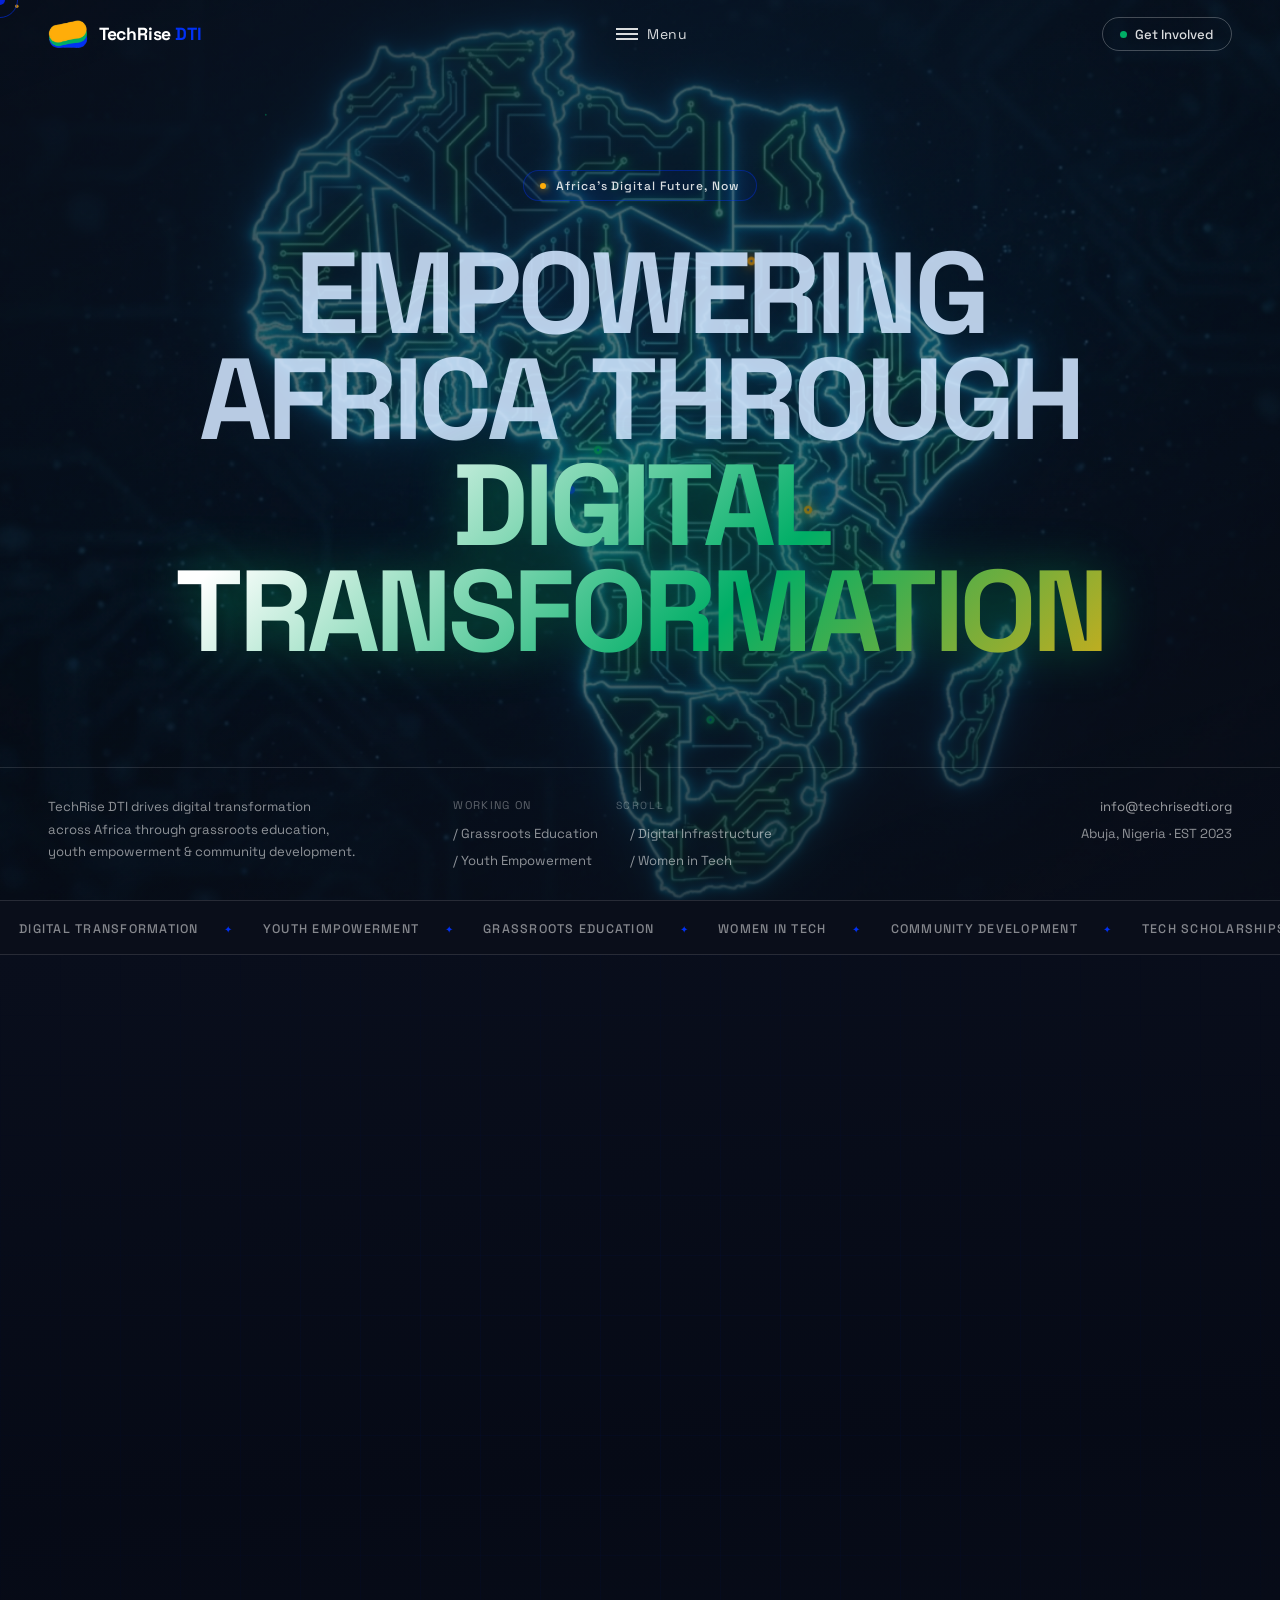
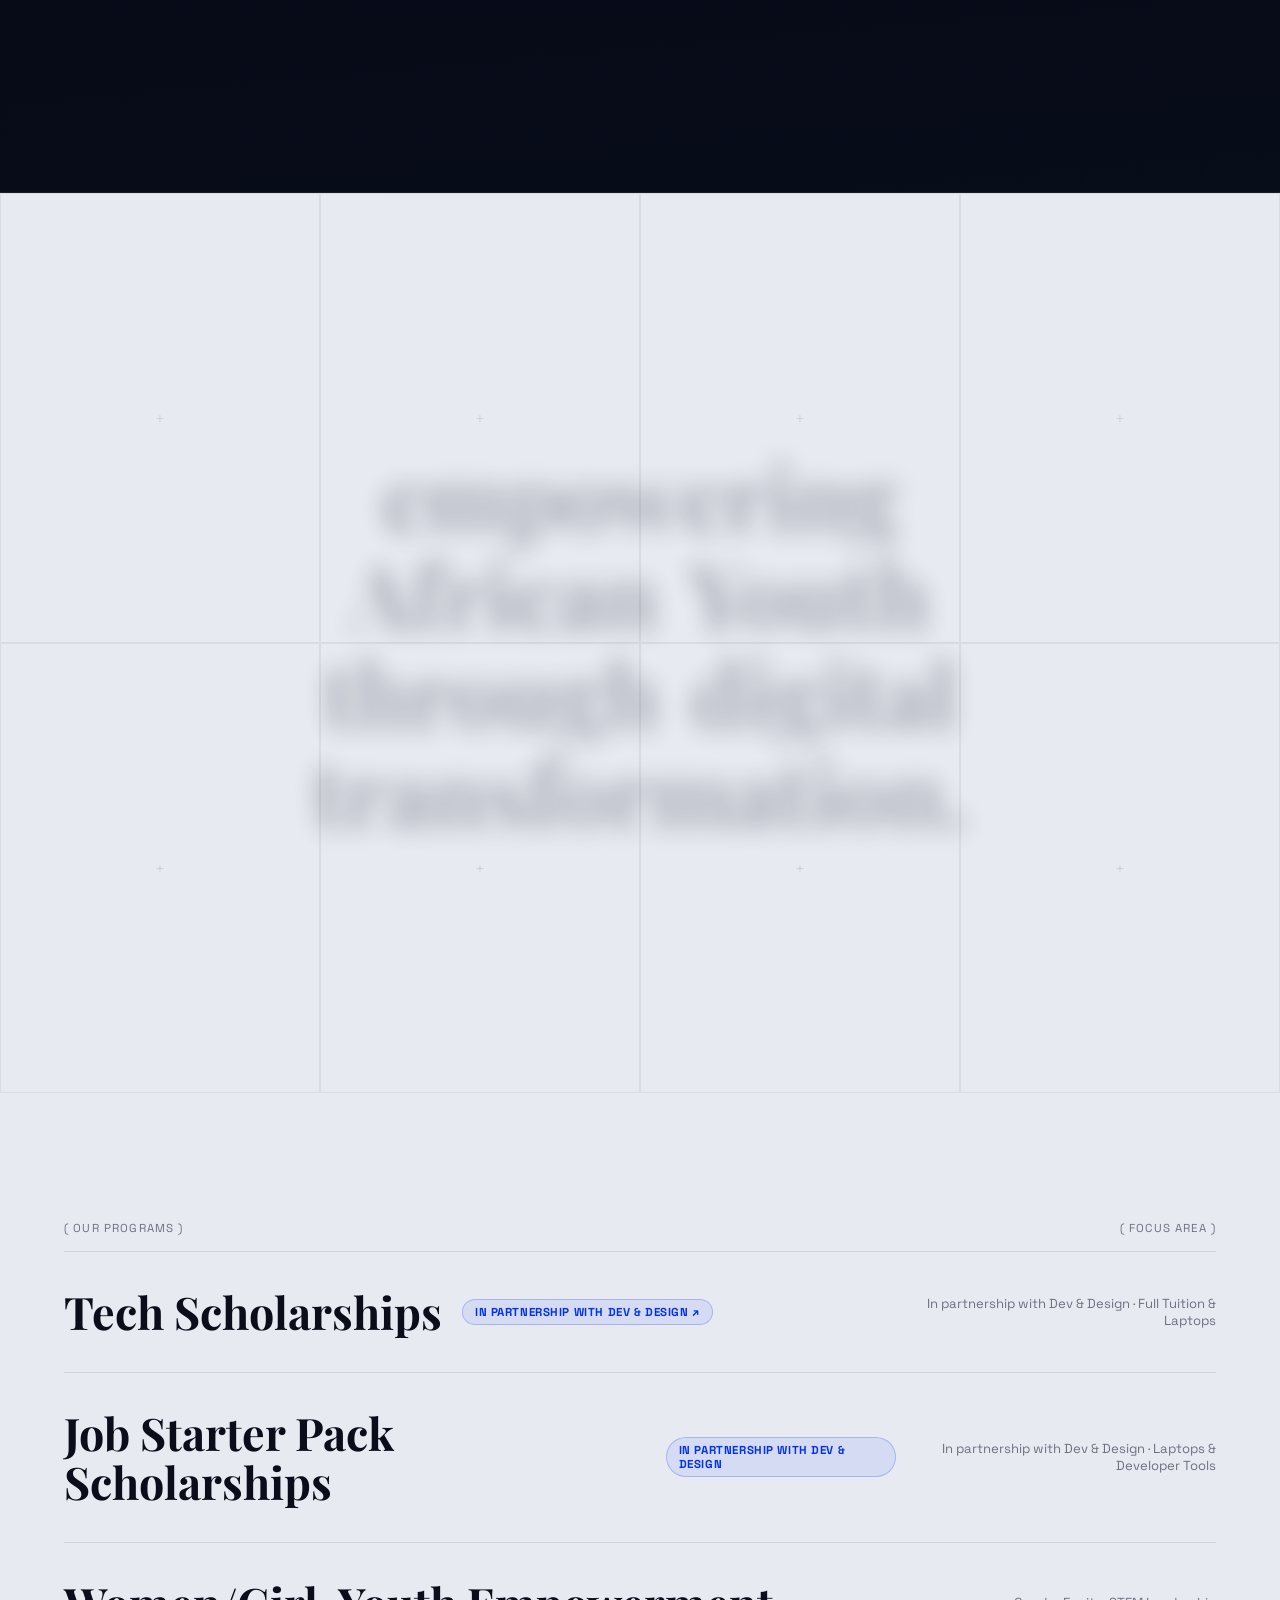
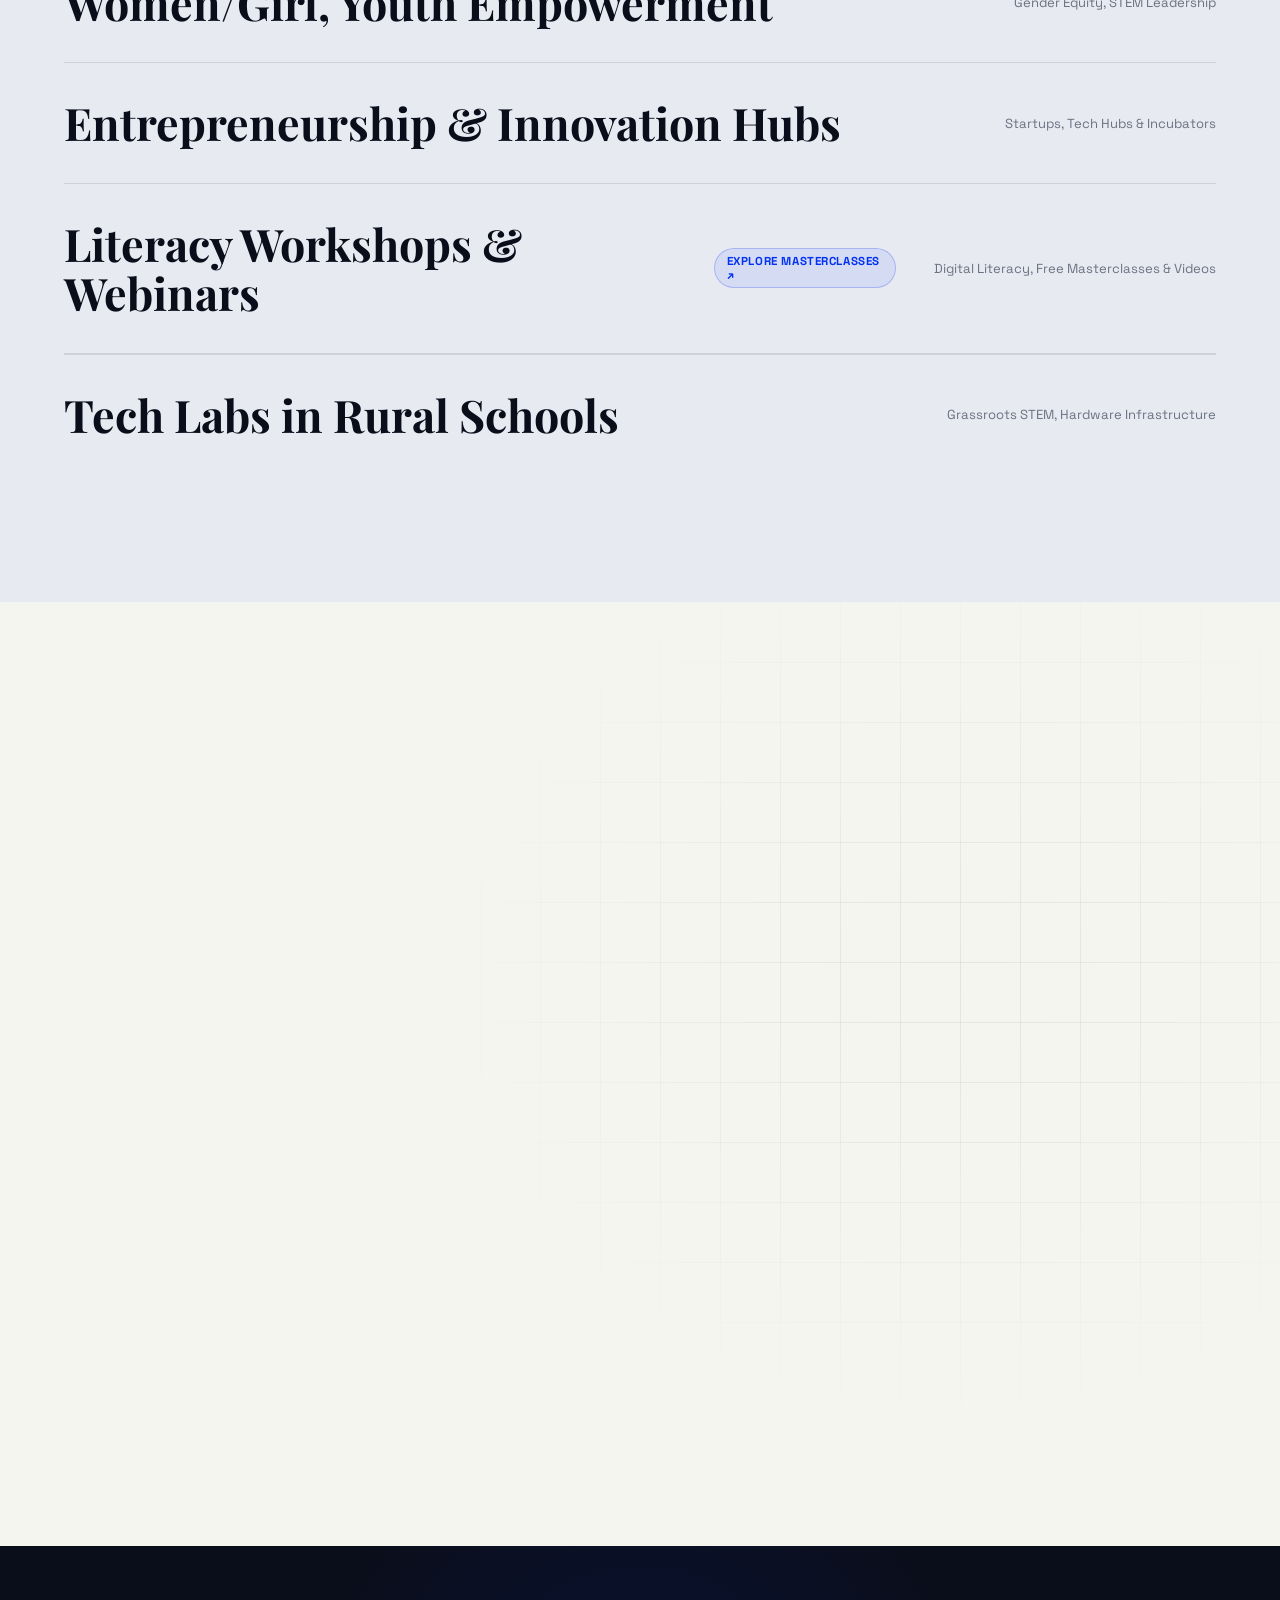
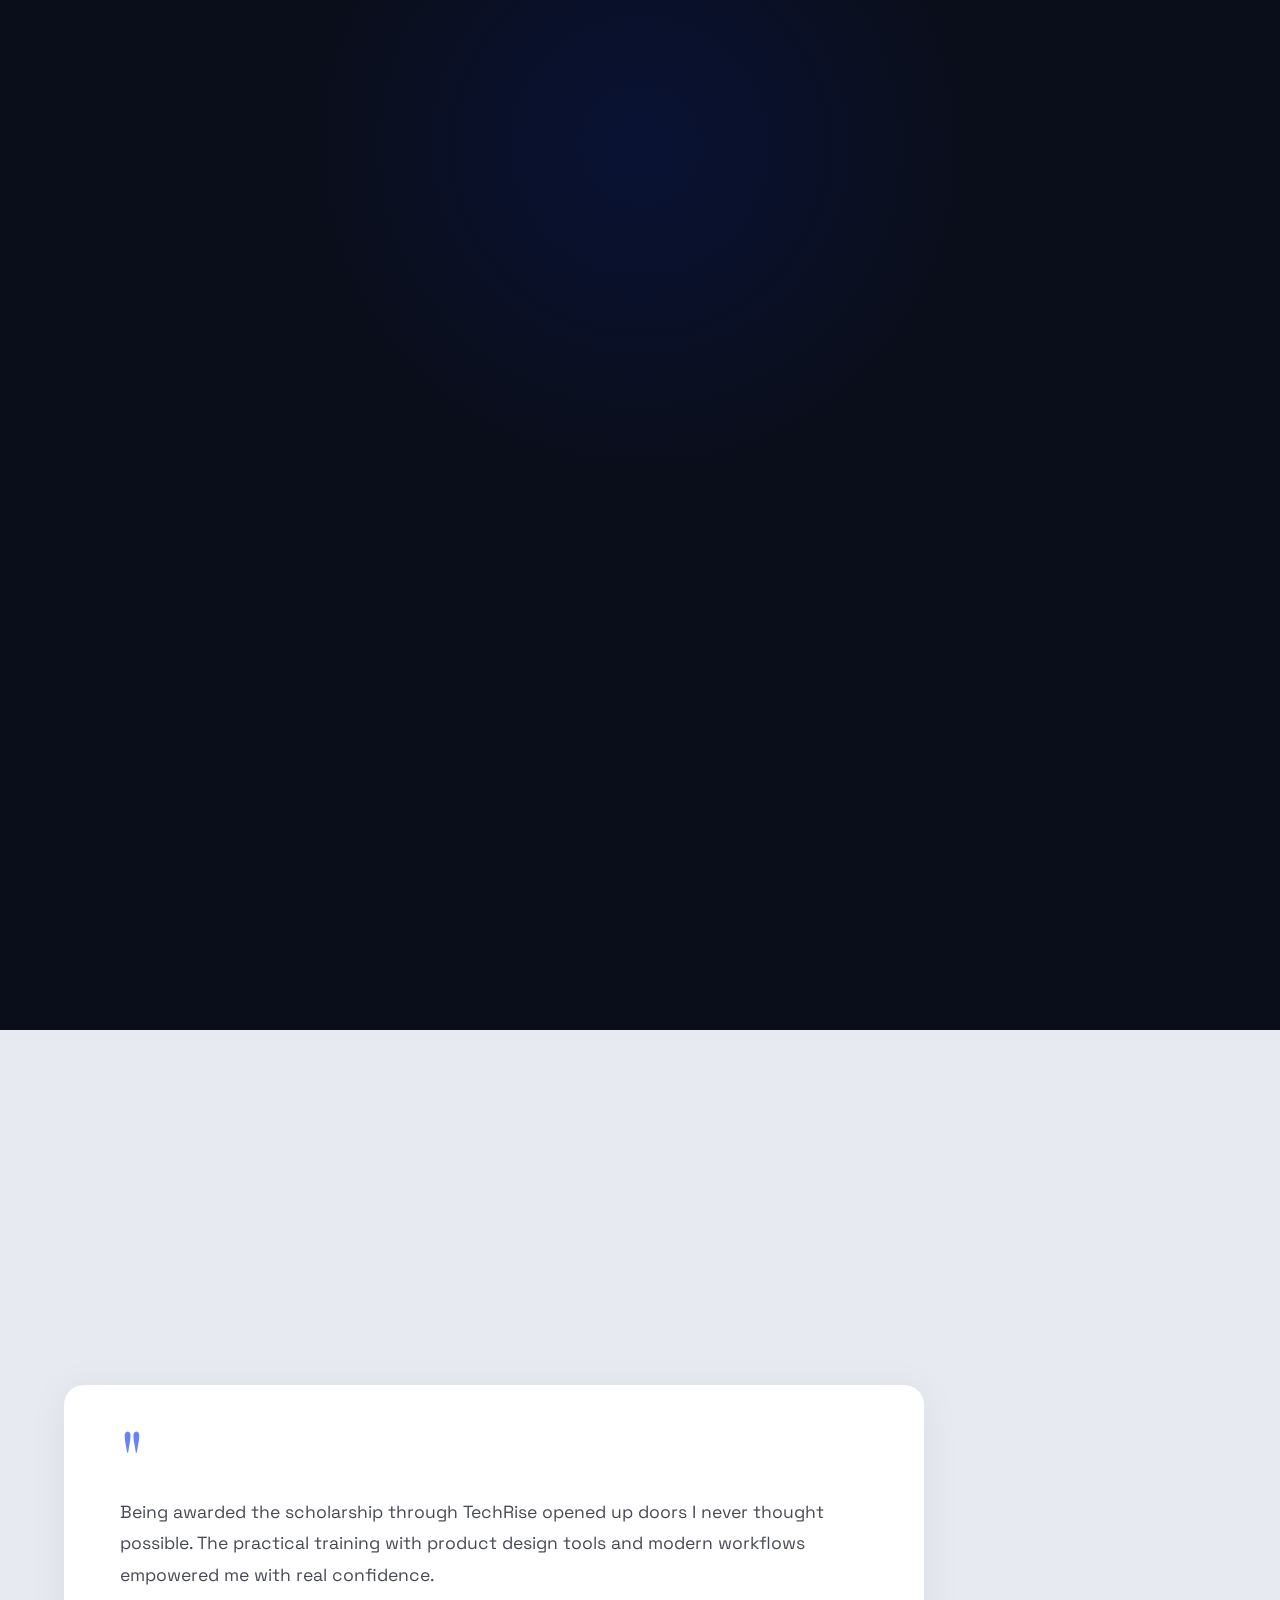
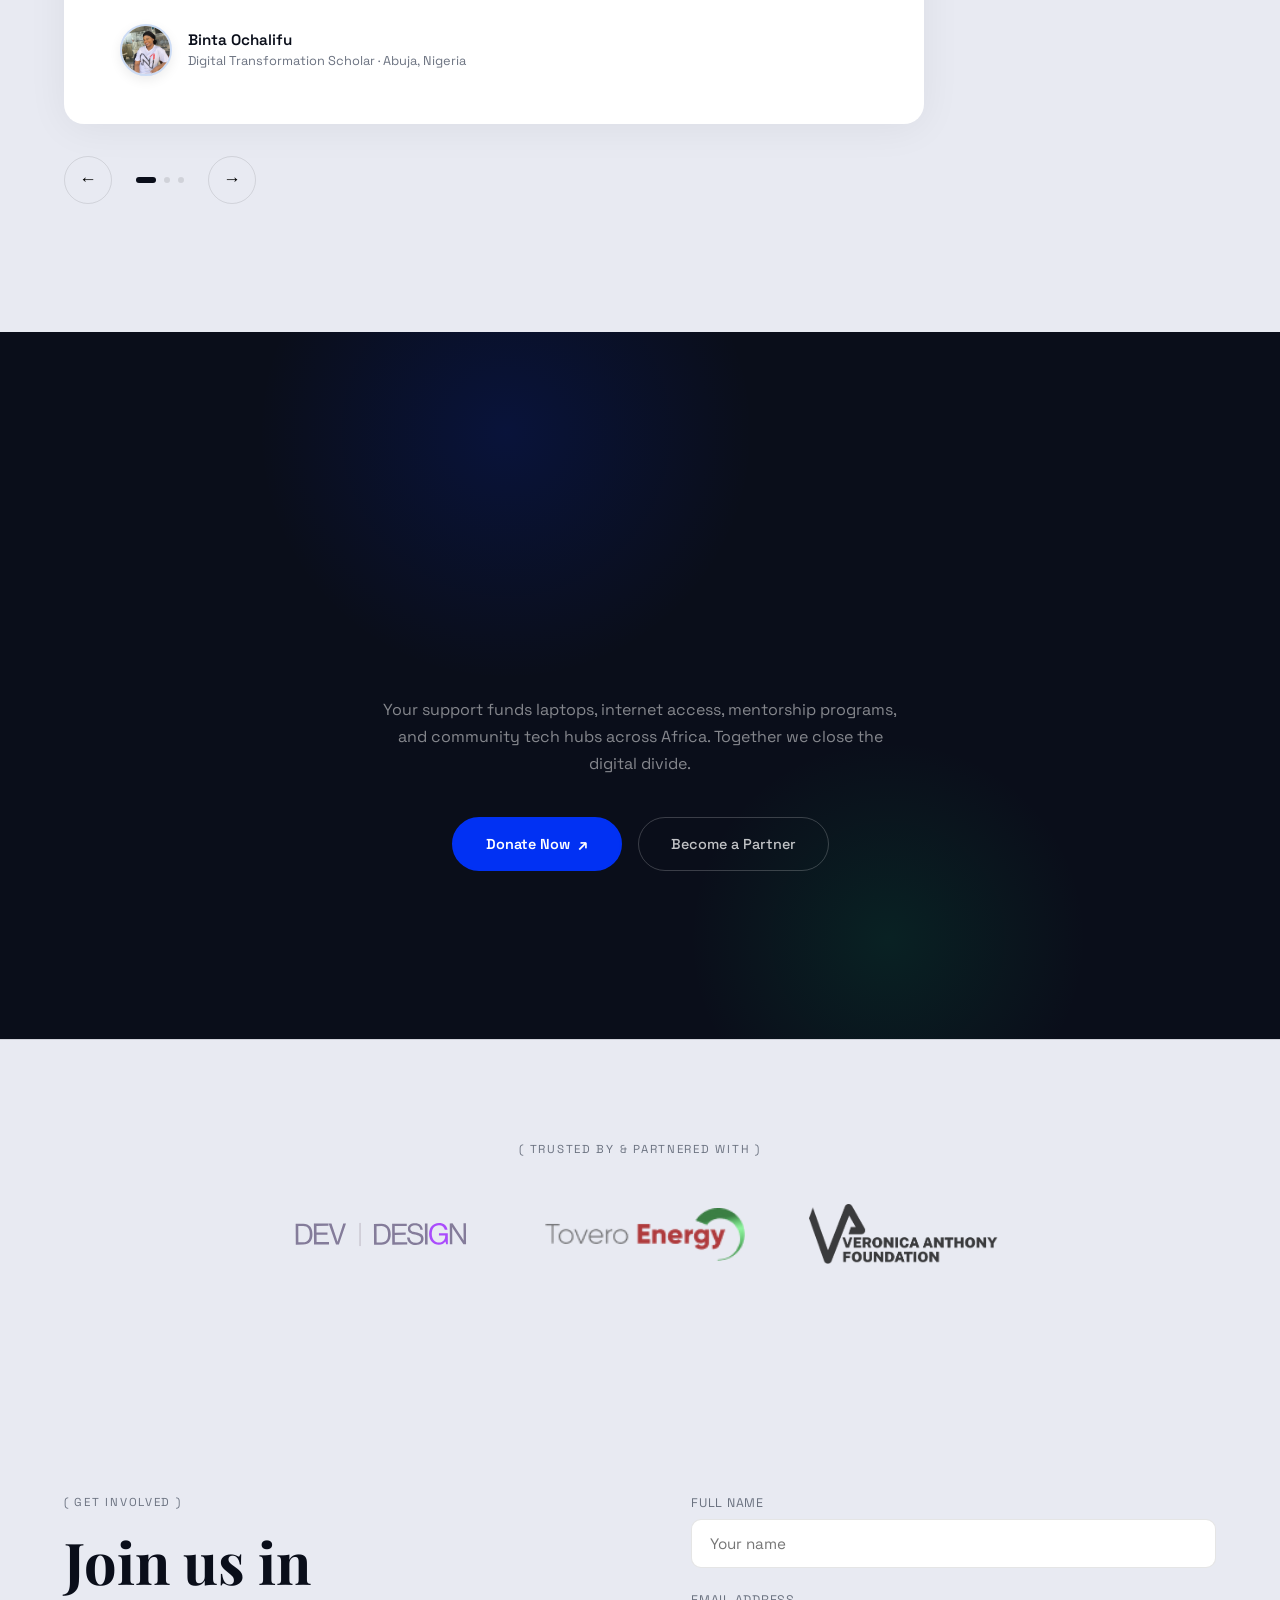
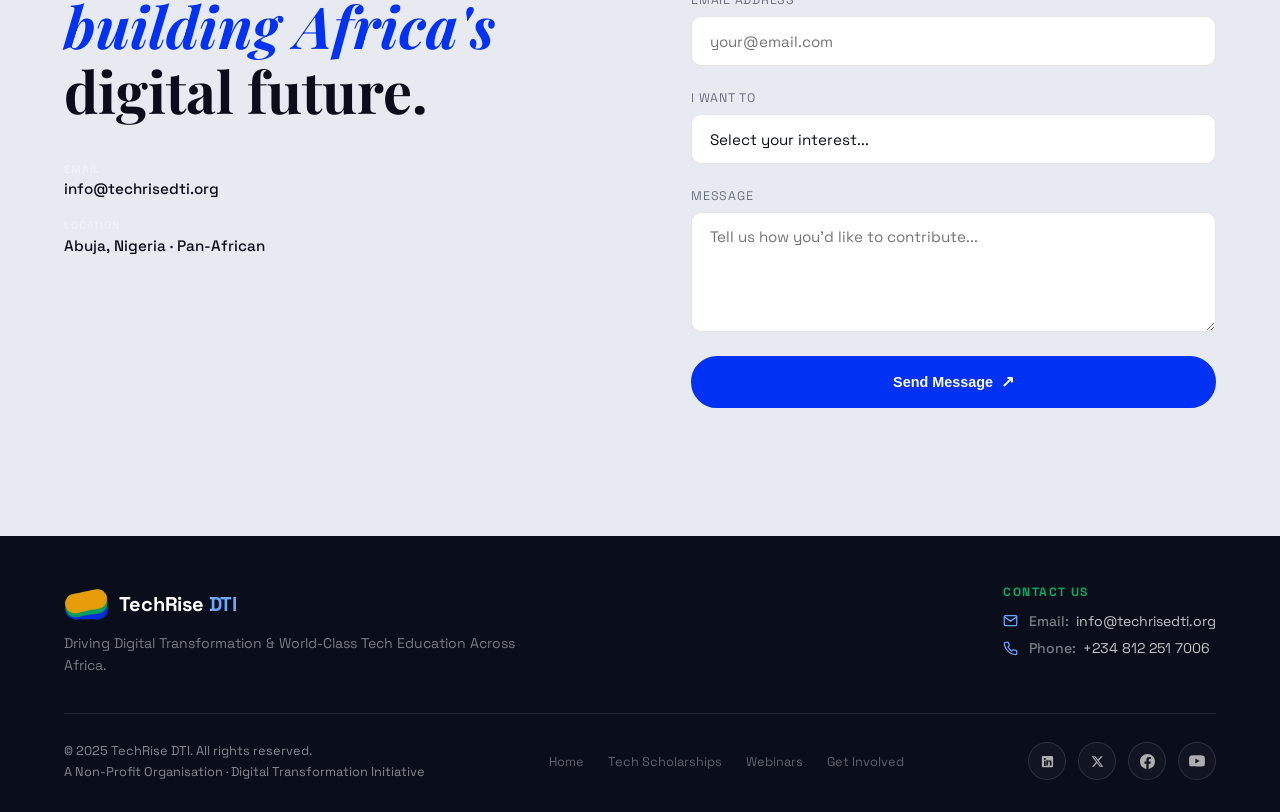
==== index.html @ 081a6b9e "dti" ====
<!DOCTYPE html>
<html lang="en">
<head>
  <meta charset="UTF-8" />
  <meta name="viewport" content="width=device-width, initial-scale=1.0" />
  <title>TechRise DTI — Digital Transformation for Africa</title>
  <meta name="description" content="TechRise for Digital Transformation Initiative is a tech non-profit driving digital transformation in Africa through grassroots education, youth empowerment, and tech-enabled community development." />
  <meta name="keywords" content="TechRise DTI, Africa tech, digital transformation, NGO, youth empowerment, coding education, Africa" />
  <meta property="og:title" content="TechRise DTI — Digital Transformation for Africa" />
  <meta property="og:description" content="Driving digital transformation in Africa through grassroots education and youth empowerment." />
  <meta property="og:type" content="website" />
  <link rel="preconnect" href="https://fonts.googleapis.com" />
  <link rel="preconnect" href="https://fonts.gstatic.com" crossorigin />
  <link href="https://fonts.googleapis.com/css2?family=Inter:wght@300;400;500;600;700&family=Playfair+Display:ital,wght@0,700;0,800;0,900;1,700&family=Space+Grotesk:wght@300;400;500;600;700&display=swap" rel="stylesheet" />
  <link rel="stylesheet" href="style.css" />
</head>
<body>

  <div class="cursor" id="cursor"></div>
  <div class="cursor-follower" id="cursor-follower"></div>

  <div class="page-loader" id="page-loader">
    <div class="loader-content">
      <div class="loader-logo">TechRise<span>DTI</span></div>
      <div class="loader-bar"><div class="loader-bar-fill"></div></div>
      <div class="loader-text">Loading Africa's Digital Future...</div>
    </div>
  </div>

  <nav class="navbar" id="navbar">
    <div class="nav-container">
      <a href="#" class="nav-logo" id="nav-logo-link">
        <img src="img/Techrise icon logo.png" alt="TechRise DTI" class="nav-logo-img" />
        <span class="nav-logo-text">TechRise <span class="logo-accent">DTI</span></span>
      </a>
      <div class="nav-center">
        <button class="nav-menu-btn" id="menu-toggle" aria-label="Toggle Menu">
          <span class="menu-line"></span>
          <span class="menu-label">Menu</span>
        </button>
      </div>
      <a href="#contact" class="nav-cta" id="nav-cta">
        <span class="cta-dot"></span>
        <span class="cta-text">Get Involved</span>
      </a>
    </div>
  </nav>

  <div class="menu-overlay" id="menu-overlay">
    <div class="menu-overlay-inner">
      <nav class="menu-nav">
        <a href="#about" class="menu-link" data-index="01">About Us</a>
        <a href="#mission" class="menu-link" data-index="02">Mission &amp; Vision</a>
        
        <div class="menu-dropdown-group" id="menu-programs-group">
          <button class="menu-link menu-dropdown-toggle" id="menu-programs-toggle" data-index="03" aria-expanded="false">
            <span>Programs</span>
            <span class="menu-toggle-icon">+</span>
          </button>
          <div class="menu-dropdown-list" id="menu-programs-list">
            <a href="scholarships.html" class="menu-sublink">
              <span class="sublink-arrow">&#8594;</span>
              <span>Tech Scholarships</span>
            </a>
            <a href="webinars.html" class="menu-sublink">
              <span class="sublink-arrow">&#8594;</span>
              <span>Literacy Workshops &amp; Webinars</span>
            </a>
          </div>
        </div>

        <a href="#stories" class="menu-link" data-index="04">Stories</a>
        <a href="#partners" class="menu-link" data-index="05">Partners</a>
        <a href="#contact" class="menu-link" data-index="06">Get Involved</a>
      </nav>
      <div class="menu-footer">
        <div class="menu-social">
          <a href="#" class="social-link">LinkedIn</a>
          <a href="#" class="social-link">X</a>
          <a href="#" class="social-link">Facebook</a>
        </div>
        <div class="menu-contact-info">
          <span>info@techrisedti.org</span>
          <span>Abuja, Nigeria · EST 2023</span>
        </div>
      </div>
    </div>
  </div>

  <section class="hero" id="hero">
    <div class="hero-bg">
      <div class="hero-map-wrapper" id="hero-map-wrapper">
        <img src="img/africa_map.jpg" alt="Digital map of Africa" class="hero-bg-img" />
        <div class="hero-map-nodes">
          <div class="map-node" style="top: 50%; left: 47%;" data-city="Abuja"></div>
          <div class="map-node" style="top: 54%; left: 45%;" data-city="Lagos"></div>
          <div class="map-node" style="top: 56%; left: 62%;" data-city="Nairobi"></div>
          <div class="map-node" style="top: 52%; left: 43%;" data-city="Accra"></div>
          <div class="map-node" style="top: 77%; left: 55%;" data-city="Cape Town"></div>
          <div class="map-node" style="top: 31%; left: 58%;" data-city="Cairo"></div>
        </div>
      </div>
      <div class="hero-bg-overlay"></div>
      <canvas class="hero-particles" id="hero-particles"></canvas>
    </div>
    <div class="hero-content">
      <div class="hero-tag reveal-up">
        <span class="tag-dot"></span>
        <span>Africa's Digital Future, Now</span>
      </div>
      <h1 class="hero-headline">
        <span class="headline-line reveal-up" data-delay="0.1">EMPOWERING</span>
        <span class="headline-line headline-mid reveal-up" data-delay="0.2">
          <span class="headline-word">AFRICA</span>
          <span class="headline-word">THROUGH</span>
        </span>
        <span class="headline-line headline-accent reveal-up" data-delay="0.3">DIGITAL TRANSFORMATION</span>
      </h1>
    </div>
    <div class="hero-footer">
      <div class="hero-footer-left">
        <p class="hero-desc">TechRise DTI drives digital transformation<br>across Africa through grassroots education,<br>youth empowerment &amp; community development.</p>
      </div>
      <div class="hero-footer-center">
        <div class="hero-services-label">WORKING ON</div>
        <div class="hero-services">
          <div class="hero-services-col">
            <span>/ Grassroots Education</span>
            <span>/ Youth Empowerment</span>
          </div>
          <div class="hero-services-col">
            <span>/ Digital Infrastructure</span>
            <span>/ Women in Tech</span>
          </div>
        </div>
      </div>
      <div class="hero-footer-right">
        <a href="mailto:info@techrisedti.org">info@techrisedti.org</a>
        <span>Abuja, Nigeria · EST 2023</span>
      </div>
    </div>
    <div class="hero-scroll-hint">
      <div class="scroll-line"></div>
      <span>Scroll</span>
    </div>
  </section>

  <div class="marquee-strip">
    <div class="marquee-track">
      <div class="marquee-content">
        <span>Digital Transformation</span><span class="sep">&#10022;</span>
        <span>Youth Empowerment</span><span class="sep">&#10022;</span>
        <span>Grassroots Education</span><span class="sep">&#10022;</span>
        <span>Women in Tech</span><span class="sep">&#10022;</span>
        <span>Community Development</span><span class="sep">&#10022;</span>
        <span>Tech Scholarships</span><span class="sep">&#10022;</span>
        <span>Digital Transformation</span><span class="sep">&#10022;</span>
        <span>Youth Empowerment</span><span class="sep">&#10022;</span>
        <span>Job Starter Pack Scholarships</span><span class="sep">&#10022;</span>
        <span>Women in Tech</span><span class="sep">&#10022;</span>
        <span>Community Development</span><span class="sep">&#10022;</span>
        <span>Artificial Intelligence</span><span class="sep">&#10022;</span>
      </div>
    </div>
  </div>

  <!-- ══ UPCOMING WEBINAR SPOTLIGHT — HOMEPAGE ════════════ -->
  <section class="hw-section" id="upcoming-webinar-home">
    <div class="hw-inner">

      <!-- Left: Content -->
      <div class="hw-content reveal-up">
        <div class="hw-eyebrow">
          <span class="hw-eyebrow-dot"></span>
          UPCOMING LIVE WEBINAR
        </div>
        <h2 class="hw-title">
          The AI Advantage:<br>
          <em class="hw-title-em">Who Will Benefit Most from<br>Artificial Intelligence?</em>
        </h2>
        <div class="hw-meta-row">
          <div class="hw-meta-item">
            <svg width="15" height="15" viewBox="0 0 24 24" fill="none" stroke="currentColor" stroke-width="2"><rect x="3" y="4" width="18" height="18" rx="2"/><line x1="16" y1="2" x2="16" y2="6"/><line x1="8" y1="2" x2="8" y2="6"/><line x1="3" y1="10" x2="21" y2="10"/></svg>
            <span>Thursday, 27 August 2026</span>
          </div>
          <div class="hw-meta-item">
            <svg width="15" height="15" viewBox="0 0 24 24" fill="none" stroke="currentColor" stroke-width="2"><circle cx="12" cy="12" r="10"/><polyline points="12 6 12 12 16 14"/></svg>
            <span>Live Webinar</span>
          </div>
          <div class="hw-meta-item">
            <svg width="15" height="15" viewBox="0 0 24 24" fill="none" stroke="currentColor" stroke-width="2"><path d="M20 21v-2a4 4 0 0 0-4-4H8a4 4 0 0 0-4 4v2"/><circle cx="12" cy="7" r="4"/></svg>
            <span>TechRise DTI</span>
          </div>
        </div>
        <p class="hw-desc">
          Join us for a thought-provoking live session unpacking the real impact of Artificial Intelligence — who stands to gain the most, how African youth can leverage AI as a tool for economic advancement, and what skills matter in an AI-powered world.
        </p>
        <div class="hw-tags">
          <span>Artificial Intelligence</span>
          <span>Future of Work</span>
          <span>Digital Skills</span>
          <span>Free to Attend</span>
        </div>
        <div class="hw-cta-row">
          <a href="https://forms.gle/xvCcqG6zfgRPTnKdA" target="_blank" rel="noopener" class="hw-btn-primary">
            <span>Register Free</span>
            <svg width="16" height="16" viewBox="0 0 24 24" fill="none" stroke="currentColor" stroke-width="2.5"><path d="M5 12h14M12 5l7 7-7 7"/></svg>
          </a>
          <a href="webinars.html" class="hw-btn-ghost">View All Webinars</a>
        </div>
      </div>

      <!-- Right: Visual Card -->
      <div class="hw-visual reveal-up" data-delay="0.1">
        <div class="hw-card">
          <div class="hw-card-header">
            <span class="hw-card-badge">
              <span class="hw-card-pulse"></span>
              LIVE · 27 AUG 2026
            </span>
          </div>
          <div class="hw-card-icon">
            <svg width="48" height="48" viewBox="0 0 24 24" fill="none" stroke="currentColor" stroke-width="1.5"><path d="M12 2a10 10 0 1 0 10 10A10 10 0 0 0 12 2z"/><path d="M12 8v4l3 3"/><path d="M16.24 7.76a6 6 0 0 1 0 8.49M7.76 7.76a6 6 0 0 0 0 8.49"/></svg>
          </div>
          <h3 class="hw-card-title">The AI Advantage</h3>
          <p class="hw-card-sub">Who Will Benefit Most from Artificial Intelligence?</p>
          <div class="hw-card-divider"></div>
          <div class="hw-card-detail-list">
            <div class="hw-card-detail-item">
              <svg width="14" height="14" viewBox="0 0 24 24" fill="none" stroke="currentColor" stroke-width="2"><rect x="3" y="4" width="18" height="18" rx="2"/><line x1="16" y1="2" x2="16" y2="6"/><line x1="8" y1="2" x2="8" y2="6"/><line x1="3" y1="10" x2="21" y2="10"/></svg>
              <span>Thursday, 27 August 2026</span>
            </div>
            <div class="hw-card-detail-item">
              <svg width="14" height="14" viewBox="0 0 24 24" fill="none" stroke="currentColor" stroke-width="2"><path d="M17 21v-2a4 4 0 0 0-4-4H5a4 4 0 0 0-4 4v2"/><circle cx="9" cy="7" r="4"/><path d="M23 21v-2a4 4 0 0 0-3-3.87"/><path d="M16 3.13a4 4 0 0 1 0 7.75"/></svg>
              <span>Open to Everyone · Free</span>
            </div>
            <div class="hw-card-detail-item">
              <svg width="14" height="14" viewBox="0 0 24 24" fill="none" stroke="currentColor" stroke-width="2"><circle cx="12" cy="12" r="10"/><line x1="2" y1="12" x2="22" y2="12"/><path d="M12 2a15.3 15.3 0 0 1 4 10 15.3 15.3 0 0 1-4 10A15.3 15.3 0 0 1 8 12a15.3 15.3 0 0 1 4-10z"/></svg>
              <span>Hosted by TechRise DTI</span>
            </div>
          </div>
          <a href="https://forms.gle/xvCcqG6zfgRPTnKdA" target="_blank" rel="noopener" class="hw-card-register">
            Secure Your Spot →
          </a>
        </div>
        <!-- Decorative glow -->
        <div class="hw-card-glow"></div>
      </div>

    </div>
  </section>

  <section class="about-blur-section" id="about">
    <div class="blur-bg-grid">
      <span class="bg-cross">+</span><span class="bg-cross">+</span>
      <span class="bg-cross">+</span><span class="bg-cross">+</span>
      <span class="bg-cross">+</span><span class="bg-cross">+</span>
      <span class="bg-cross">+</span><span class="bg-cross">+</span>
    </div>
    <div class="blur-text-reveal" id="blur-reveal-text">
      <span class="blur-word">empowering</span>
      <span class="blur-word">African</span>
      <span class="blur-word">Youth</span>
      <span class="blur-word">through</span>
      <span class="blur-word">digital</span>
      <span class="blur-word">transformation.</span>
    </div>
  </section>

  <section class="programs-list-section" id="programs">
    <div class="programs-header">
      <span class="col-label">( OUR PROGRAMS )</span>
      <span class="col-label right">( FOCUS AREA )</span>
    </div>
    <div class="programs-divider"></div>

    <a href="scholarships.html" class="program-row program-row-link" data-program="scholarships" id="program-scholarships-link">
      <div class="program-title">
        <span class="program-title-text">Tech Scholarships</span>
        <span class="program-row-badge">In Partnership with Dev &amp; Design &#8599;</span>
      </div>
      <span class="program-tags">In partnership with Dev &amp; Design · Full Tuition &amp; Laptops</span>
      <div class="program-hover-img">
        <img src="img/program_scholarships.jpg" alt="Tech Scholarships" />
      </div>
    </a>
    <div class="programs-divider"></div>

    <div class="program-row" data-program="jobpack">
      <div class="program-title">
        <span class="program-title-text">Job Starter Pack Scholarships</span>
        <span class="program-row-badge">In Partnership with Dev &amp; Design</span>
      </div>
      <span class="program-tags">In partnership with Dev &amp; Design · Laptops &amp; Developer Tools</span>
      <div class="program-hover-img">
        <img src="img/program_jobpack.jpg" alt="Job Starter Pack Scholarships" />
      </div>
    </div>
    <div class="programs-divider"></div>

    <div class="program-row" data-program="women">
      <div class="program-title">
        <span class="program-title-text">Women/Girl, Youth Empowerment</span>
      </div>
      <span class="program-tags">Gender Equity, STEM Leadership</span>
      <div class="program-hover-img">
        <img src="img/program_women_tech.jpg" alt="Women/Girl, Youth Empowerment" />
      </div>
    </div>
    <div class="programs-divider"></div>

    <div class="program-row" data-program="hubs">
      <div class="program-title">
        <span class="program-title-text">Entrepreneurship &amp; Innovation Hubs</span>
      </div>
      <span class="program-tags">Startups, Tech Hubs &amp; Incubators</span>
      <div class="program-hover-img">
        <img src="img/program_community.jpg" alt="Entrepreneurship &amp; Innovation Hubs" />
      </div>
    </div>
    <div class="programs-divider"></div>

    <a href="webinars.html" class="program-row program-row-link" data-program="workshops" id="program-workshops-link">
      <div class="program-title">
        <span class="program-title-text">Literacy Workshops &amp; Webinars</span>
        <span class="program-row-badge">Explore Masterclasses &#8599;</span>
      </div>
      <span class="program-tags">Digital Literacy, Free Masterclasses &amp; Videos</span>
      <div class="program-hover-img">
        <img src="img/program_education.jpg" alt="Literacy Workshops &amp; Webinars" />
      </div>
    </a>
    <div class="programs-divider"></div>

    <div class="programs-divider"></div>

    <div class="program-row" data-program="rurallabs">
      <div class="program-title">
        <span class="program-title-text">Tech Labs in Rural Schools</span>
      </div>
      <span class="program-tags">Grassroots STEM, Hardware Infrastructure</span>
      <div class="program-hover-img">
        <img src="img/program_rurallabs.jpg" alt="Tech Labs in Rural Schools" />
      </div>
    </div>
  </section>

  <!-- ══ START A SKILL (SAS) PARTNERSHIP SECTION ══════════════ -->
  <section class="sas-section" id="sas-program">
    <div class="sas-inner">

      <!-- Partnership Badge -->
      <div class="sas-partner-badge reveal-up">
        <span class="sas-partner-dot"></span>
        <span>In Partnership with</span>
        <strong>Veronica Anthony Foundation</strong>
      </div>

      <!-- Main Content Grid -->
      <div class="sas-grid">
        <!-- Left: Text Content -->
        <div class="sas-content reveal-up" data-delay="0.05">
          <div class="sas-label">FEATURED PROGRAM</div>
          <h2 class="sas-title">
            Start A<br>
            <em class="sas-title-highlight">Skill</em>
            <span class="sas-acronym"> (SAS)</span>
          </h2>
          <p class="sas-desc">
            A transformative digital skills training initiative empowering African youth with the practical technology knowledge they need to thrive in today's rapidly evolving digital economy.
          </p>

          <!-- Stats Row -->
          <div class="sas-stats-row">
            <div class="sas-stat-item">
              <div class="sas-stat-value" data-target="100">0</div>
              <div class="sas-stat-suffix">+ Beneficiaries</div>
              <div class="sas-stat-label">Cohort 1</div>
            </div>
            <div class="sas-stat-divider"></div>
            <div class="sas-stat-item">
              <div class="sas-stat-open-badge">
                <span class="sas-open-pulse"></span>
                OPEN
              </div>
              <div class="sas-stat-suffix">For Registration</div>
              <div class="sas-stat-label">Cohort 2</div>
            </div>
          </div>

          <!-- CTA Buttons -->
          <div class="sas-cta-row">
            <a href="#contact" class="sas-btn-primary">
              <span>Register for Cohort 2</span>
              <svg width="16" height="16" viewBox="0 0 24 24" fill="none" stroke="currentColor" stroke-width="2.5"><path d="M5 12h14M12 5l7 7-7 7"/></svg>
            </a>
            <a href="#programs" class="sas-btn-ghost">Learn More</a>
          </div>
        </div>

        <!-- Right: Visual Card Stack -->
        <div class="sas-visual reveal-up" data-delay="0.12">
          <!-- Cohort 1 Card -->
          <div class="sas-card sas-card-back">
            <div class="sas-card-tag">Cohort 1 · Completed</div>
            <div class="sas-card-stat">100<span>+</span></div>
            <div class="sas-card-stat-label">Youth Trained</div>
            <div class="sas-card-bar">
              <div class="sas-card-bar-fill" style="width:100%"></div>
            </div>
            <div class="sas-card-skills">
              <span>Microsoft Suite Skills</span>
              <span>Artificial Intelligence Skills</span>
              <span>Digital Skills</span>
            </div>
          </div>

          <!-- Cohort 2 Card (Front) -->
          <div class="sas-card sas-card-front">
            <div class="sas-card-tag sas-card-tag-open">
              <span class="sas-open-pulse"></span>
              Cohort 2 · Open Now
            </div>
            <div class="sas-card-headline">Ready to level up your digital skills?</div>
            <div class="sas-card-detail">
              <svg width="14" height="14" viewBox="0 0 24 24" fill="none" stroke="currentColor" stroke-width="2"><path d="M12 22s8-4 8-10V5l-8-3-8 3v7c0 6 8 10 8 10z"/></svg>
              Free · Open to African Youth
            </div>
            <div class="sas-card-detail">
              <svg width="14" height="14" viewBox="0 0 24 24" fill="none" stroke="currentColor" stroke-width="2"><circle cx="12" cy="12" r="10"/><polyline points="12 6 12 12 16 14"/></svg>
              Registration Closing Soon
            </div>
            <a href="#contact" class="sas-card-register-btn">Register Now →</a>
          </div>

          <!-- Decorative glow orb -->
          <div class="sas-glow-orb"></div>
        </div>
      </div>

    </div>
  </section>

  <section class="mission-section" id="mission">
    <div class="mission-inner">
      <div class="mission-header">
        <div class="mission-label reveal-up">( OUR PURPOSE &amp; DIRECTION )</div>
        <h2 class="mission-title reveal-up">Driven by Purpose.<br><em>Built for Africa.</em></h2>
        <p class="mission-desc reveal-up">TechRise DTI exists to transform Africa's socio-economic landscape by making digital education, technology infrastructure, and economic opportunity accessible to all.</p>
      </div>

      <div class="mv-grid">
        <div class="mv-card mission-card reveal-up" data-delay="0.1">
          <div class="mv-card-header">
            <span class="mv-tag">OUR MISSION</span>
            <div class="mv-icon-glow">
              <svg width="24" height="24" viewBox="0 0 24 24" fill="none" stroke="currentColor" stroke-width="2"><path d="M12 2L2 7l10 5 10-5-10-5zM2 17l10 5 10-5M2 12l10 5 10-5"/></svg>
            </div>
          </div>
          <h3 class="mv-card-title">Empower Grassroots Talent &amp; Communities</h3>
          <p class="mv-card-text">To equip Africa's youth and underserved communities with digital skills, tools, and opportunities that unlock economic empowerment and drive inclusive, community-led transformation.
</p>
          <div class="mv-highlights">
            <div class="mv-highlight-item">
              <span class="mv-dot"></span>
              <span>Grassroots Tech Education &amp; Bootcamps</span>
            </div>
            <div class="mv-highlight-item">
              <span class="mv-dot"></span>
              <span>Job Starter Packs &amp; Hardware Deployment</span>
            </div>
            <div class="mv-highlight-item">
              <span class="mv-dot"></span>
              <span>Mentorship &amp; Sustainable Career Growth</span>
            </div>
          </div>
        </div>

        <div class="mv-card vision-card reveal-up" data-delay="0.2">
          <div class="mv-card-header">
            <span class="mv-tag vision-tag">OUR VISION</span>
            <div class="mv-icon-glow vision-glow">
              <svg width="24" height="24" viewBox="0 0 24 24" fill="none" stroke="currentColor" stroke-width="2"><circle cx="12" cy="12" r="10"/><path d="M12 2a14.5 14.5 0 0 0 0 20 14.5 14.5 0 0 0 0-20M2 12h20"/></svg>
            </div>
          </div>
          <h3 class="mv-card-title">A Digitally Unified &amp; Self-Sustaining Africa</h3>
          <p class="mv-card-text">An Africa where every young person, regardless of location or circumstance, has the digital skills, tools, and opportunities to shape their own future and lead the continent's transformation.</p>
          <div class="mv-highlights">
            <div class="mv-highlight-item">
              <span class="mv-dot vision-dot"></span>
              <span>Zero-Barrier Digital Infrastructure Across Africa</span>
            </div>
            <div class="mv-highlight-item">
              <span class="mv-dot vision-dot"></span>
              <span>Gender Parity &amp; 50%+ Female STEM Leadership</span>
            </div>
            <div class="mv-highlight-item">
              <span class="mv-dot vision-dot"></span>
              <span>Pan-African Innovation &amp; Entrepreneurship Hubs</span>
            </div>
          </div>
        </div>
      </div>
    </div>
  </section>

  <section class="stories-section" id="stories">
    <div class="stories-inner">
      <div class="stories-top">
        <div class="stories-label reveal-up">( STORIES OF CHANGE )</div>
        <h2 class="stories-title reveal-up">From our<br><em>community</em></h2>
      </div>
      <div class="stories-carousel">
        <div class="story-card active" data-index="0">
          <div class="story-quote">"</div>
          <p class="story-text">Being awarded the scholarship through TechRise opened up doors I never thought possible. The practical training with product design tools and modern workflows empowered me with real confidence.</p>
          <div class="story-author">
            <img src="img/beneficiary_binta.jpg" alt="Binta Ochalifu" class="author-avatar" />
            <div class="author-info">
              <strong>Binta Ochalifu</strong>
              <span>Digital Transformation Scholar · Abuja, Nigeria</span>
            </div>
          </div>
        </div>
        <div class="story-card" data-index="1">
          <div class="story-quote">"</div>
          <p class="story-text">Before TechRise, I had the passion for technology but lacked the skill and structured guidance. The scholarship provided me with the opportunity and 3 months of rigorous  guidance.</p>
          <div class="story-author">
            <img src="img/beneficiary_alasa.jpg" alt="Alasa Great Asekomhe" class="author-avatar" />
            <div class="author-info">
              <strong>Alasa Great Asekomhe</strong>
              <span>Full-Stack Developer · Nigeria</span>
            </div>
          </div>
        </div>
        <div class="story-card" data-index="2">
          <div class="story-quote">"</div>
          <p class="story-text">Through the UI/UX scholarship, I mastered user research, wireframing, and Figma design systems. TechRise provided the workstation support and portfolio feedback I needed to transition into product design.</p>
          <div class="story-author">
            <img src="img/beneficiary_etieno.jpg" alt="Etieno Usenenang" class="author-avatar" />
            <div class="author-info">
              <strong>Etieno Usenenang</strong>
              <span>UI/UX &amp; Product Designer · Nigeria</span>
            </div>
          </div>
        </div>
        <div class="stories-nav">
          <button class="story-nav-btn prev" id="story-prev" aria-label="Previous story">&#8592;</button>
          <div class="story-dots">
            <span class="dot active" data-dot="0"></span>
            <span class="dot" data-dot="1"></span>
            <span class="dot" data-dot="2"></span>
          </div>
          <button class="story-nav-btn next" id="story-next" aria-label="Next story">&#8594;</button>
        </div>
      </div>
    </div>
  </section>

  <section class="donate-section" id="donate">
    <div class="donate-bg">
      <div class="donate-glow-1"></div>
      <div class="donate-glow-2"></div>
    </div>
    <div class="donate-inner">
      <div class="donate-tag reveal-up">( SUPPORT THE MISSION )</div>
      <h2 class="donate-title reveal-up">
        Every contribution<br>
        <em>rewrites a future.</em>
      </h2>
      <p class="donate-desc reveal-up">Your support funds laptops, internet access, mentorship programs, and community tech hubs across Africa. Together we close the digital divide.</p>
      <div class="donate-actions reveal-up">
        <a href="#contact" class="btn-primary">
          <span>Donate Now</span>
          <span class="btn-arrow">&#8599;</span>
        </a>
        <a href="#contact" class="btn-secondary">
          <span>Become a Partner</span>
        </a>
      </div>
    </div>
  </section>

  <section class="partners-section" id="partners">
    <div class="partners-inner">
      <div class="partners-label reveal-up">( TRUSTED BY &amp; PARTNERED WITH )</div>
      <div class="partners-logos">
        <div class="partner-logo reveal-up" data-delay="0.1">
          <img src="img/DEV-design.svg" alt="DEV Design" class="partner-logo-img" />
        </div>
        <div class="partner-logo reveal-up" data-delay="0.2">
          <img src="img/Tovero-logo.png" alt="Tovero" class="partner-logo-img" />
        </div>
        <div class="partner-logo reveal-up" data-delay="0.3">
          <img src="img/VAF.png" alt="VAF" class="partner-logo-img" />
        </div>
      </div>
    </div>
  </section>

  <section class="contact-section" id="contact">
    <div class="contact-inner">
      <div class="contact-left reveal-up">
        <div class="contact-label">( GET INVOLVED )</div>
        <h2 class="contact-title">
          Join us in<br><em>building Africa's</em><br>digital future.
        </h2>
        <div class="contact-details">
          <div class="contact-detail">
            <span class="detail-label">Email</span>
            <a href="mailto:info@techrisedti.org" class="detail-value">info@techrisedti.org</a>
          </div>
          <div class="contact-detail">
            <span class="detail-label">Location</span>
            <span class="detail-value">Abuja, Nigeria · Pan-African</span>
          </div>
        </div>
      </div>
      <div class="contact-right reveal-up" data-delay="0.2">
        <form class="contact-form" id="contact-form" novalidate>
          <div class="form-group">
            <label for="name">Full Name</label>
            <input type="text" id="name" name="name" placeholder="Your name" required />
          </div>
          <div class="form-group">
            <label for="email">Email Address</label>
            <input type="email" id="email" name="email" placeholder="your@email.com" required />
          </div>
          <div class="form-group">
            <label for="interest">I want to</label>
            <select id="interest" name="interest">
              <option value="">Select your interest...</option>
              <option value="donate">Donate</option>
              <option value="volunteer">Volunteer</option>
              <option value="mentor">Mentor</option>
              <option value="partner">Corporate Partnership</option>
              <option value="apply">Apply for a Program</option>
              <option value="press">Press / Media Inquiry</option>
            </select>
          </div>
          <div class="form-group">
            <label for="message">Message</label>
            <textarea id="message" name="message" placeholder="Tell us how you'd like to contribute..." rows="4"></textarea>
          </div>
          <button type="submit" class="btn-primary form-submit" id="form-submit">
            <span>Send Message</span>
            <span class="btn-arrow">&#8599;</span>
          </button>
          <div class="form-success" id="form-success">
            <span>&#10003;</span> Thank you! We'll be in touch soon.
          </div>
        </form>
      </div>
    </div>
  </section>

  <footer class="site-footer">
    <div class="footer-top">
      <div class="footer-brand">
        <div class="footer-logo">
          <img src="img/Techrise icon logo.png" alt="TechRise DTI" class="footer-logo-img" />
          <span class="footer-logo-text">TechRise <span class="footer-logo-accent">DTI</span></span>
        </div>
        <p class="footer-tagline">Driving Digital Transformation &amp; World-Class Tech Education Across Africa.</p>
      </div>
      <div class="footer-contact">
        <span class="footer-contact-title">Contact Us</span>
        <div class="footer-contact-items">
          <a href="mailto:info@techrisedti.org" class="footer-contact-item">
            <svg width="15" height="15" viewBox="0 0 24 24" fill="none" stroke="currentColor" stroke-width="2"><path d="M4 4h16c1.1 0 2 .9 2 2v12c0 1.1-.9 2-2 2H4c-1.1 0-2-.9-2-2V6c0-1.1.9-2 2-2z"/><polyline points="22,6 12,13 2,6"/></svg>
            <span><strong>Email:</strong> info@techrisedti.org</span>
          </a>
          <a href="tel:+2348122517006" class="footer-contact-item">
            <svg width="15" height="15" viewBox="0 0 24 24" fill="none" stroke="currentColor" stroke-width="2"><path d="M22 16.92v3a2 2 0 0 1-2.18 2 19.79 19.79 0 0 1-8.63-3.07 19.5 19.5 0 0 1-6-6 19.79 19.79 0 0 1-3.07-8.67A2 2 0 0 1 4.11 2h3a2 2 0 0 1 2 1.72 12.84 12.84 0 0 0 .7 2.81 2 2 0 0 1-.45 2.11L8.09 9.91a16 16 0 0 0 6 6l1.27-1.27a2 2 0 0 1 2.11-.45 12.84 12.84 0 0 0 2.81.7A2 2 0 0 1 22 16.92z"/></svg>
            <span><strong>Phone:</strong> +234 812 251 7006</span>
          </a>
        </div>
      </div>
    </div>
    <div class="footer-divider"></div>
    <div class="footer-bottom">
      <div class="footer-left">
        <span>&#169; 2025 TechRise DTI. All rights reserved.</span>
        <span>A Non-Profit Organisation · Digital Transformation Initiative</span>
      </div>
      <div class="footer-links">
        <a href="index.html">Home</a>
        <a href="scholarships.html">Tech Scholarships</a>
        <a href="webinars.html">Webinars</a>
        <a href="index.html#contact">Get Involved</a>
      </div>
      <div class="footer-social">
        <a href="https://www.linkedin.com/company/techrise-dti/" target="_blank" rel="noopener noreferrer" class="footer-social-link" aria-label="LinkedIn">
          <svg width="15" height="15" viewBox="0 0 24 24" fill="currentColor"><path d="M19 3a2 2 0 0 1 2 2v14a2 2 0 0 1-2 2H5a2 2 0 0 1-2-2V5a2 2 0 0 1 2-2h14m-.5 15.5v-5.3a3.26 3.26 0 0 0-3.26-3.26c-.85 0-1.84.52-2.28 1.3v-1.11h-2.79v8.37h2.79v-4.93c0-.77.62-1.4 1.39-1.4a1.4 1.4 0 0 1 1.4 1.4v4.93h2.75M6.46 10.9v8.37H9.2V10.9H6.46M7.83 6.45c-.89 0-1.61.72-1.61 1.61a1.61 1.61 0 0 0 1.61 1.61 1.61 1.61 0 0 0 1.61-1.61c0-.89-.72-1.61-1.61-1.61z"/></svg>
        </a>
        <a href="https://x.com/techRiseDTI" target="_blank" rel="noopener noreferrer" class="footer-social-link" aria-label="X (formerly Twitter)">
          <svg width="13" height="13" viewBox="0 0 24 24" fill="currentColor"><path d="M18.244 2.25h3.308l-7.227 8.26 8.502 11.24H16.17l-5.214-6.817L4.99 21.75H1.68l7.73-8.835L1.254 2.25H8.08l4.713 6.231zm-1.161 17.52h1.833L7.084 4.126H5.117z"/></svg>
        </a>
        <a href="https://www.facebook.com/techriseDTI" target="_blank" rel="noopener noreferrer" class="footer-social-link" aria-label="Facebook">
          <svg width="15" height="15" viewBox="0 0 24 24" fill="currentColor"><path d="M24 12.073c0-6.627-5.373-12-12-12s-12 5.373-12 12c0 5.99 4.388 10.954 10.125 11.854v-8.385H7.078v-3.47h3.047V9.43c0-3.007 1.792-4.669 4.533-4.669 1.312 0 2.686.235 2.686.235v2.953H15.83c-1.491 0-1.956.925-1.956 1.874v2.25h3.328l-.532 3.47h-2.796v8.385C19.612 23.027 24 18.062 24 12.073z"/></svg>
        </a>
        <a href="https://www.youtube.com/@Techrise-dti" target="_blank" rel="noopener noreferrer" class="footer-social-link" aria-label="YouTube">
          <svg width="16" height="16" viewBox="0 0 24 24" fill="currentColor"><path d="M23.498 6.186a3.016 3.016 0 0 0-2.122-2.136C19.505 3.545 12 3.545 12 3.545s-7.505 0-9.377.505A3.017 3.017 0 0 0 .502 6.186C0 8.07 0 12 0 12s0 3.93.502 5.814a3.016 3.016 0 0 0 2.122 2.136c1.871.505 9.376.505 9.376.505s7.505 0 9.377-.505a3.015 3.015 0 0 0 2.122-2.136C24 15.93 24 12 24 12s0-3.93-.502-5.814zM9.545 15.568V8.432L15.818 12l-6.273 3.568z"/></svg>
        </a>
      </div>
    </div>
  </footer>

  <script src="script.js"></script>
</body>
</html>
---- style.css ----
/* ============================================================
   TECHRISE DTI — Main Stylesheet
   ============================================================ */

/* ── RESET & BASE ───────────────────────────────────────── */
*, *::before, *::after { box-sizing: border-box; margin: 0; padding: 0; }

:root {
  /* Colours - Official TechRise Brand Identity */
  --bg-dark:      #0a0e1a;
  --bg-mid:       #0d1526;
  --bg-light:     #f0f2f7;
  --bg-off:       #e8eaf2;
  --text-primary: #0a0e1a;
  --text-light:   #ffffff;
  --text-muted:   #6b7280;
  --accent-blue:  #0131f3; /* TechRise Royal Blue */
  --accent-green: #00ae66; /* TechRise Tech Green */
  --accent-amber: #ffad09; /* TechRise Amber Gold */
  --accent-cyan:  #0131f3; /* Alias to Primary Blue for legacy rules */
  --border:       rgba(0,0,0,0.1);
  --border-light: rgba(255,255,255,0.12);
  --glow-cyan:    rgba(1,49,243,0.22);
  --glow-blue:    rgba(1,49,243,0.22);
  --glow-green:   rgba(0,174,102,0.20);
  --glow-amber:   rgba(255,173,9,0.20);

  /* Typography */
  --font-sans:    'Space Grotesk', 'Inter', sans-serif;
  --font-serif:   'Playfair Display', Georgia, serif;

  /* Spacing */
  --section-pad:  clamp(80px, 10vw, 160px);
  --container:    1400px;

  /* Transitions */
  --ease:         cubic-bezier(0.25, 0.46, 0.45, 0.94);
  --ease-spring:  cubic-bezier(0.34, 1.56, 0.64, 1);
}

html { scroll-behavior: smooth; font-size: 16px; }

body {
  font-family: var(--font-sans);
  background: var(--bg-light);
  color: var(--text-primary);
  overflow-x: hidden;
  cursor: none;
}

body.menu-open { overflow: hidden; }

img { display: block; max-width: 100%; }

a { text-decoration: none; color: inherit; }

/* ── CUSTOM CURSOR ──────────────────────────────────────── */
.cursor {
  position: fixed; top: 0; left: 0; z-index: 9999;
  width: 10px; height: 10px;
  background: var(--accent-cyan);
  border-radius: 50%;
  pointer-events: none;
  transform: translate(-50%, -50%);
  transition: transform 0.1s var(--ease), width 0.3s var(--ease), height 0.3s var(--ease), background 0.3s;
  mix-blend-mode: difference;
}

.cursor-follower {
  position: fixed; top: 0; left: 0; z-index: 9998;
  width: 36px; height: 36px;
  border: 1.5px solid rgba(1,49,243,0.6);
  border-radius: 50%;
  pointer-events: none;
  transform: translate(-50%, -50%);
  transition: transform 0.35s var(--ease), width 0.35s var(--ease), height 0.35s var(--ease), opacity 0.35s;
}

.cursor.hover { width: 16px; height: 16px; background: #fff; }
.cursor-follower.hover { width: 56px; height: 56px; opacity: 0.6; }

/* ── PAGE LOADER ────────────────────────────────────────── */
.page-loader {
  position: fixed; inset: 0; z-index: 10000;
  background: var(--bg-dark);
  display: flex; align-items: center; justify-content: center;
  flex-direction: column;
  transition: opacity 0.6s var(--ease), visibility 0.6s;
}

.page-loader.hidden { opacity: 0; visibility: hidden; pointer-events: none; }

.loader-content { text-align: center; }

.loader-logo {
  font-family: var(--font-sans);
  font-size: clamp(2rem, 5vw, 3.5rem);
  font-weight: 700;
  color: #fff;
  letter-spacing: -0.02em;
  margin-bottom: 2rem;
}
.loader-logo span { color: var(--accent-cyan); }

.loader-bar {
  width: 220px; height: 2px;
  background: rgba(255,255,255,0.12);
  border-radius: 2px;
  overflow: hidden;
  margin: 0 auto 1.25rem;
}

.loader-bar-fill {
  height: 100%;
  background: linear-gradient(90deg, var(--accent-blue), var(--accent-green), var(--accent-amber));
  border-radius: 2px;
  animation: loaderFill 2s var(--ease) forwards;
}

@keyframes loaderFill {
  0%   { width: 0%; }
  60%  { width: 80%; }
  100% { width: 100%; }
}

.loader-text {
  font-size: 0.75rem;
  letter-spacing: 0.15em;
  text-transform: uppercase;
  color: rgba(255,255,255,0.4);
}

/* ── NAVBAR ─────────────────────────────────────────────── */
.navbar {
  position: fixed; top: 0; left: 0; right: 0; z-index: 1000;
  padding: 0 clamp(1.5rem, 4vw, 3rem);
  height: 68px;
  display: flex; align-items: center;
  transition: background 0.4s var(--ease), box-shadow 0.4s;
}

.navbar.scrolled {
  background: rgba(10,14,26,0.82);
  backdrop-filter: blur(20px);
  box-shadow: 0 1px 0 var(--border-light);
}

.navbar.light-mode { background: rgba(240,242,247,0.88); backdrop-filter: blur(20px); box-shadow: 0 1px 0 var(--border); }
.navbar.light-mode .nav-logo,
.navbar.light-mode .menu-label,
.navbar.light-mode .menu-line { color: var(--text-primary); }
.navbar.light-mode .nav-cta { color: var(--text-primary); border-color: rgba(0,0,0,0.18); }
.navbar.light-mode .cta-dot { background: var(--text-primary); }

.nav-container {
  width: 100%; max-width: var(--container);
  margin: 0 auto;
  display: flex; align-items: center; justify-content: space-between;
}

.nav-logo {
  display: flex;
  align-items: center;
  gap: 0.55rem;
  color: #fff;
  transition: opacity 0.3s;
}
.nav-logo:hover { opacity: 0.7; }

.nav-logo-text {
  font-size: 1.1rem;
  font-weight: 700;
  letter-spacing: -0.01em;
  color: #fff;
  white-space: nowrap;
}

/* Light-mode: switch wordmark to dark */
.navbar.light-mode .nav-logo-text { color: var(--text-primary); }

.nav-logo-img {
  height: 36px;
  width: auto;
  display: block;
  transition: opacity 0.3s;
}

.footer-logo-img {
  height: 40px;
  width: auto;
  display: block;
  opacity: 0.9;
}

.logo-dot  { color: var(--accent-cyan); }
.logo-accent { color: var(--accent-cyan); }

.nav-center {
  display: flex;
  align-items: center;
  gap: 0.75rem;
}

/* ── NAVBAR PROGRAMS DROPDOWN ──────────────────────────── */
.nav-dropdown {
  position: relative;
  display: flex;
  align-items: center;
}

.nav-dropdown-trigger {
  background: rgba(255, 255, 255, 0.06);
  border: 1px solid rgba(255, 255, 255, 0.16);
  border-radius: 999px;
  padding: 0.42rem 0.95rem;
  font-family: var(--font-sans);
  font-size: 0.825rem;
  font-weight: 500;
  color: rgba(255, 255, 255, 0.85);
  display: flex;
  align-items: center;
  gap: 0.4rem;
  cursor: pointer;
  transition: background 0.3s, border-color 0.3s, color 0.3s;
}

.nav-dropdown-trigger:hover,
.nav-dropdown.open .nav-dropdown-trigger {
  background: rgba(1, 49, 243, 0.25);
  border-color: rgba(1, 49, 243, 0.5);
  color: #fff;
}

.dropdown-arrow {
  font-size: 0.7rem;
  transition: transform 0.3s var(--ease);
  display: inline-block;
}

.nav-dropdown.open .dropdown-arrow {
  transform: rotate(180deg);
}

.nav-dropdown-menu {
  position: absolute;
  top: calc(100% + 10px);
  left: 50%;
  transform: translateX(-50%) translateY(8px);
  width: 320px;
  background: rgba(10, 14, 26, 0.96);
  border: 1px solid rgba(1, 49, 243, 0.35);
  border-radius: 16px;
  padding: 0.6rem;
  backdrop-filter: blur(20px);
  box-shadow: 0 20px 50px rgba(0, 0, 0, 0.7), 0 0 30px rgba(1, 49, 243, 0.15);
  opacity: 0;
  pointer-events: none;
  transition: opacity 0.25s var(--ease), transform 0.25s var(--ease-spring);
  z-index: 1000;
  display: flex;
  flex-direction: column;
  gap: 0.35rem;
}

.nav-dropdown:hover .nav-dropdown-menu,
.nav-dropdown.open .nav-dropdown-menu {
  opacity: 1;
  pointer-events: all;
  transform: translateX(-50%) translateY(0);
}

.dropdown-item {
  display: flex;
  align-items: center;
  gap: 0.75rem;
  padding: 0.7rem 0.85rem;
  border-radius: 10px;
  text-decoration: none;
  transition: background 0.2s, transform 0.2s;
  background: transparent;
}

.dropdown-item:hover {
  background: rgba(1, 49, 243, 0.15);
  transform: translateX(4px);
}

.dropdown-item.active-drop-item {
  background: rgba(1, 49, 243, 0.22);
}

.dropdown-item-icon {
  font-size: 1.25rem;
  width: 34px;
  height: 34px;
  border-radius: 8px;
  background: rgba(255, 255, 255, 0.05);
  display: flex;
  align-items: center;
  justify-content: center;
  flex-shrink: 0;
}

.dropdown-item-text {
  display: flex;
  flex-direction: column;
  gap: 0.15rem;
  text-align: left;
}

.dropdown-item-text strong {
  font-size: 0.85rem;
  font-weight: 600;
  color: #fff;
}

.dropdown-item-text span {
  font-size: 0.72rem;
  color: rgba(255, 255, 255, 0.5);
  line-height: 1.25;
}

.nav-menu-btn {
  background: none; border: none; cursor: none;
  display: flex; align-items: center; gap: 0.6rem;
  font-family: var(--font-sans);
  font-size: 0.875rem; letter-spacing: 0.04em;
  color: rgba(255,255,255,0.85);
  transition: color 0.3s;
  padding: 0.5rem 0.75rem;
}

.nav-menu-btn:hover { color: #fff; }

.menu-line {
  display: inline-block; width: 22px; height: 1.5px;
  background: currentColor;
  position: relative;
  transition: background 0.3s;
}

.menu-line::before {
  content: '';
  position: absolute; top: -5px; left: 0;
  width: 100%; height: 1.5px;
  background: currentColor;
  transition: top 0.25s var(--ease), transform 0.25s var(--ease), opacity 0.25s;
}

.menu-line::after {
  content: '';
  position: absolute; bottom: -5px; left: 0;
  width: 100%; height: 1.5px;
  background: currentColor;
  transition: bottom 0.25s var(--ease), transform 0.25s var(--ease), opacity 0.25s;
}

.menu-open .menu-line { background: transparent; }
.menu-open .menu-line::before { top: 0; transform: rotate(45deg); }
.menu-open .menu-line::after  { bottom: 0; transform: rotate(-45deg); }

.nav-cta {
  display: flex; align-items: center; gap: 0.5rem;
  border: 1px solid rgba(255,255,255,0.25);
  border-radius: 100px;
  padding: 0.45rem 1.1rem;
  font-size: 0.825rem; font-weight: 500;
  color: rgba(255,255,255,0.85);
  transition: background 0.3s, color 0.3s, border-color 0.3s;
}

.nav-cta:hover { background: var(--accent-cyan); color: #fff; border-color: var(--accent-cyan); }

.cta-dot {
  width: 7px; height: 7px;
  border-radius: 50%;
  background: var(--accent-green);
  animation: blink 2s ease-in-out infinite;
}

@keyframes blink {
  0%,100% { opacity: 1; } 50% { opacity: 0.3; }
}

/* ── FULLSCREEN MENU ────────────────────────────────────── */
.menu-overlay {
  position: fixed; inset: 0; z-index: 900;
  background: var(--bg-dark);
  clip-path: circle(0% at calc(100% - 3rem) 3rem);
  transition: clip-path 0.8s cubic-bezier(0.77, 0, 0.175, 1);
  display: flex; align-items: center; justify-content: center;
  pointer-events: none;
}

.menu-overlay.open {
  clip-path: circle(150% at calc(100% - 3rem) 3rem);
  pointer-events: all;
}

.menu-overlay-inner {
  width: 100%; height: 100%;
  display: flex; flex-direction: column;
  justify-content: center;
  padding: 6rem clamp(1.5rem, 8vw, 8rem);
}

.menu-nav { display: flex; flex-direction: column; gap: 0.25rem; }

.menu-link {
  display: flex; align-items: baseline; gap: 1.5rem;
  font-family: var(--font-serif);
  font-size: clamp(2.5rem, 7vw, 6rem);
  font-weight: 700; color: rgba(255,255,255,0.15);
  line-height: 1.1;
  transition: color 0.35s var(--ease), transform 0.35s var(--ease);
  transform: translateY(20px);
  opacity: 0;
}

.menu-overlay.open .menu-link {
  opacity: 1; transform: translateY(0);
  transition: color 0.35s var(--ease), transform 0.5s var(--ease), opacity 0.5s var(--ease);
}

.menu-overlay.open .menu-link:nth-child(1) { transition-delay: 0.1s; }
.menu-overlay.open .menu-link:nth-child(2) { transition-delay: 0.15s; }
.menu-overlay.open .menu-link:nth-child(3) { transition-delay: 0.2s; }
.menu-overlay.open .menu-link:nth-child(4) { transition-delay: 0.25s; }
.menu-overlay.open .menu-link:nth-child(5) { transition-delay: 0.3s; }
.menu-overlay.open .menu-link:nth-child(6) { transition-delay: 0.35s; }

.menu-link:hover { color: #fff; transform: translateX(12px); }
.menu-link::before {
  content: attr(data-index);
  font-family: var(--font-sans);
  font-size: 0.75rem; font-weight: 400;
  letter-spacing: 0.1em;
  color: var(--accent-cyan);
  opacity: 0;
  transition: opacity 0.3s;
}
.menu-link:hover::before { opacity: 1; }

/* ── FULLSCREEN MENU DROPDOWN GROUP ────────────────────── */
.menu-dropdown-group {
  display: flex;
  flex-direction: column;
}

.menu-dropdown-toggle {
  background: none;
  border: none;
  cursor: pointer;
  display: flex;
  align-items: baseline;
  justify-content: flex-start;
  width: auto;
}

.menu-toggle-icon {
  font-family: var(--font-sans);
  font-size: 0.5em;
  color: var(--accent-cyan);
  transition: transform 0.35s var(--ease-spring);
  display: inline-block;
  margin-left: 0.5rem;
  font-weight: 300;
}

.menu-dropdown-group.open .menu-toggle-icon {
  transform: rotate(45deg);
}

.menu-dropdown-list {
  display: flex;
  flex-direction: column;
  gap: 0.75rem;
  padding-left: clamp(2.5rem, 5vw, 5rem);
  max-height: 0;
  opacity: 0;
  overflow: hidden;
  transition: max-height 0.4s var(--ease), opacity 0.35s var(--ease), margin 0.35s;
}

.menu-dropdown-group.open .menu-dropdown-list {
  max-height: 250px;
  opacity: 1;
  margin-top: 0.75rem;
  margin-bottom: 0.75rem;
}

.menu-sublink {
  display: inline-flex;
  align-items: center;
  gap: 0.75rem;
  font-family: var(--font-sans);
  font-size: clamp(1.1rem, 2.2vw, 1.6rem);
  font-weight: 600;
  color: rgba(255, 255, 255, 0.6);
  text-decoration: none;
  transition: color 0.3s, transform 0.3s;
  padding: 0.25rem 0;
}

.menu-sublink:hover {
  color: var(--accent-cyan);
  transform: translateX(8px);
}

.sublink-arrow {
  color: var(--accent-green);
  font-size: 1.1rem;
  transition: transform 0.3s;
}

.menu-sublink:hover .sublink-arrow {
  transform: translateX(4px);
}

.menu-footer {
  position: absolute; bottom: clamp(1.5rem, 5vw, 4rem);
  left: clamp(1.5rem, 8vw, 8rem); right: clamp(1.5rem, 8vw, 8rem);
  display: flex; justify-content: space-between; align-items: flex-end;
  border-top: 1px solid var(--border-light);
  padding-top: 1.5rem;
}

.menu-social { display: flex; gap: 1.5rem; }
.social-link {
  font-size: 0.8rem; letter-spacing: 0.08em;
  color: rgba(255,255,255,0.4);
  transition: color 0.3s;
}
.social-link:hover { color: var(--accent-cyan); }

.menu-contact-info {
  display: flex; flex-direction: column; align-items: flex-end; gap: 0.25rem;
  font-size: 0.8rem; color: rgba(255,255,255,0.3);
}

/* ── HERO ───────────────────────────────────────────────── */
.hero {
  position: relative; min-height: 100svh;
  display: flex; flex-direction: column;
  justify-content: center;
  overflow: hidden;
  background: var(--bg-dark);
}

.hero-bg {
  position: absolute; inset: 0; z-index: 0;
  overflow: hidden;
}

.hero-map-wrapper {
  position: absolute; inset: -25px;
  will-change: transform;
  animation: heroMapAmbient 22s ease-in-out infinite alternate;
}

@keyframes heroMapAmbient {
  0%   { transform: scale(1.04) translate(0px, 0px) rotate(0deg); }
  50%  { transform: scale(1.09) translate(-10px, -8px) rotate(0.4deg); }
  100% { transform: scale(1.06) translate(10px, 6px) rotate(-0.3deg); }
}

.hero-bg-img {
  width: 100%; height: 100%;
  object-fit: cover;
  opacity: 0.7;
  animation: mapGlowPulse 6s ease-in-out infinite alternate;
}

@keyframes mapGlowPulse {
  0% {
    filter: contrast(1.15) brightness(1.05) drop-shadow(0 0 15px rgba(0,174,102,0.3));
    opacity: 0.65;
  }
  50% {
    filter: contrast(1.35) brightness(1.28) drop-shadow(0 0 40px rgba(1,49,243,0.75)) drop-shadow(0 0 20px rgba(255,173,9,0.45));
    opacity: 0.85;
  }
  100% {
    filter: contrast(1.2) brightness(1.12) drop-shadow(0 0 25px rgba(0,174,102,0.5));
    opacity: 0.72;
  }
}

/* Pulsing Tech Hub Nodes */
.hero-map-nodes {
  position: absolute; inset: 0;
  pointer-events: none;
  z-index: 1;
}

.map-node {
  position: absolute;
  width: 8px; height: 8px;
  border-radius: 50%;
  background: var(--accent-green);
  box-shadow: 0 0 10px var(--accent-green), 0 0 20px var(--accent-green);
  transform: translate(-50%, -50%);
}

.map-node:nth-child(2n) {
  background: var(--accent-blue);
  box-shadow: 0 0 10px var(--accent-blue), 0 0 20px var(--accent-blue);
}

.map-node:nth-child(3n) {
  background: var(--accent-amber);
  box-shadow: 0 0 10px var(--accent-amber), 0 0 20px var(--accent-amber);
}

.map-node::before,
.map-node::after {
  content: '';
  position: absolute;
  top: 50%; left: 50%;
  transform: translate(-50%, -50%);
  border-radius: 50%;
  border: 1.5px solid rgba(0, 174, 102, 0.75);
  animation: nodeRipple 3s cubic-bezier(0, 0.2, 0.8, 1) infinite;
}

.map-node::after {
  animation-delay: 1.5s;
  border-color: rgba(1, 49, 243, 0.75);
}

@keyframes nodeRipple {
  0% { width: 8px; height: 8px; opacity: 1; }
  100% { width: 44px; height: 44px; opacity: 0; }
}

.hero-bg-overlay {
  position: absolute; inset: 0;
  background: linear-gradient(
    160deg,
    rgba(10,14,26,0.72) 0%,
    rgba(10,14,26,0.35) 50%,
    rgba(10,14,26,0.82) 100%
  );
}

.hero-particles {
  position: absolute; inset: 0; z-index: 1;
  pointer-events: none;
}

.hero-content {
  position: relative; z-index: 2;
  display: flex; flex-direction: column;
  align-items: center; justify-content: center;
  text-align: center;
  padding: 100px clamp(1rem, 4vw, 3rem) 0;
  flex: 1;
}

.hero-tag {
  display: inline-flex; align-items: center; gap: 0.6rem;
  border: 1px solid rgba(1,49,243,0.4);
  background: rgba(1,49,243,0.06);
  border-radius: 100px;
  padding: 0.4rem 1rem;
  font-size: 0.75rem; font-weight: 500;
  letter-spacing: 0.08em;
  color: rgba(255,255,255,0.85);
  margin-bottom: 2.5rem;
}

.tag-dot {
  width: 6px; height: 6px; border-radius: 50%;
  background: var(--accent-amber);
  box-shadow: 0 0 8px var(--accent-amber);
  animation: blink 2s ease-in-out infinite;
}

.hero-headline {
  display: flex; flex-direction: column;
  align-items: center;
  gap: 0;
  font-family: var(--font-sans);
  font-size: clamp(3rem, 9vw, 10rem);
  font-weight: 700;
  letter-spacing: -0.04em;
  line-height: 0.92;
  color: rgba(210,230,255,0.88);
  text-transform: uppercase;
}

.headline-line { display: flex; align-items: center; gap: 0.3em; }

.headline-mid {
  display: flex; align-items: center;
  gap: 0.3em;
}

.headline-img-wrap {
  width: clamp(140px, 16vw, 280px);
  aspect-ratio: 3/2;
  border-radius: 12px;
  overflow: hidden;
  display: inline-flex;
  vertical-align: middle;
  box-shadow: 0 24px 60px rgba(0,0,0,0.5);
  transform: rotate(-2deg);
  transition: transform 0.5s var(--ease-spring);
}
.headline-img-wrap:hover { transform: rotate(0deg) scale(1.04); }

.headline-img {
  width: 100%; height: 100%;
  object-fit: cover;
  transform: scale(1.1);
  transition: transform 0.6s var(--ease);
}
.headline-img-wrap:hover .headline-img { transform: scale(1); }

.headline-accent {
  background: linear-gradient(135deg, #ffffff 0%, #ffffff 20%, #00ae66 60%, #ffad09 100%);
  -webkit-background-clip: text;
  -webkit-text-fill-color: transparent;
  filter: drop-shadow(0 0 25px rgba(0, 174, 102, 0.45));
}

.hero-footer {
  position: relative; z-index: 2;
  display: grid; grid-template-columns: 1fr 1fr 1fr;
  gap: 2rem;
  border-top: 1px solid var(--border-light);
  padding: 1.75rem clamp(1.5rem, 4vw, 3rem);
  margin-top: 2rem;
}

.hero-desc, .hero-services-label, .hero-services span,
.hero-footer-right a, .hero-footer-right span {
  font-size: 0.82rem; color: rgba(255,255,255,0.55);
  line-height: 1.7;
}
.hero-services-label {
  font-size: 0.7rem; letter-spacing: 0.12em;
  text-transform: uppercase;
  color: rgba(255,255,255,0.35);
  margin-bottom: 0.5rem;
}
.hero-services { display: flex; gap: 2rem; }
.hero-services-col { display: flex; flex-direction: column; gap: 0.25rem; }
.hero-footer-right {
  display: flex; flex-direction: column; align-items: flex-end; gap: 0.25rem;
}
.hero-footer-right a { color: rgba(255,255,255,0.6); transition: color 0.3s; }
.hero-footer-right a:hover { color: var(--accent-cyan); }

.hero-scroll-hint {
  position: absolute; bottom: 5.5rem; left: 50%;
  transform: translateX(-50%);
  display: flex; flex-direction: column; align-items: center; gap: 0.5rem;
  z-index: 2;
  opacity: 0.5;
}
.scroll-line {
  width: 1px; height: 48px;
  background: linear-gradient(to bottom, transparent, rgba(255,255,255,0.6));
  animation: scrollPulse 2s ease-in-out infinite;
}
.hero-scroll-hint span {
  font-size: 0.65rem; letter-spacing: 0.15em;
  text-transform: uppercase; color: rgba(255,255,255,0.6);
}
@keyframes scrollPulse {
  0%,100% { transform: scaleY(1); opacity: 0.5; }
  50%      { transform: scaleY(1.3); opacity: 1; }
}

/* ── MARQUEE ────────────────────────────────────────────── */
.marquee-strip {
  background: var(--bg-dark);
  border-top: 1px solid var(--border-light);
  border-bottom: 1px solid var(--border-light);
  overflow: hidden; white-space: nowrap;
  padding: 1rem 0;
}

.marquee-track { display: inline-block; }

.marquee-content {
  display: inline-block;
  animation: marqueeScroll 28s linear infinite;
}

.marquee-content span {
  font-size: 0.78rem; font-weight: 500;
  letter-spacing: 0.1em; text-transform: uppercase;
  color: rgba(255,255,255,0.5);
  padding: 0 1.2rem;
}

.marquee-content .sep { color: var(--accent-cyan); padding: 0 0.4rem; font-size: 0.6rem; }

@keyframes marqueeScroll {
  0%   { transform: translateX(0); }
  100% { transform: translateX(-50%); }
}

/* ══════════════════════════════════════════════════════════
   HOMEPAGE UPCOMING WEBINAR SPOTLIGHT SECTION (.hw-section)
   ══════════════════════════════════════════════════════════ */
.hw-section {
  position: relative;
  padding: clamp(4.5rem, 8vw, 7.5rem) clamp(1.5rem, 5vw, 4rem);
  background: linear-gradient(175deg, #090e1c 0%, #060a16 60%, #080d1a 100%);
  border-bottom: 1px solid rgba(255,255,255,0.06);
  overflow: hidden;
}

/* Background grid pattern */
.hw-section::before {
  content: '';
  position: absolute;
  inset: 0;
  background-image:
    linear-gradient(rgba(1, 49, 243, 0.04) 1px, transparent 1px),
    linear-gradient(90deg, rgba(1, 49, 243, 0.04) 1px, transparent 1px);
  background-size: 60px 60px;
  -webkit-mask-image: radial-gradient(ellipse 70% 70% at 50% 50%, black 20%, transparent 100%);
  mask-image: radial-gradient(ellipse 70% 70% at 50% 50%, black 20%, transparent 100%);
  pointer-events: none;
}

.hw-inner {
  position: relative;
  max-width: var(--container);
  margin: 0 auto;
  display: grid;
  grid-template-columns: 1.15fr 0.85fr;
  gap: clamp(2.5rem, 6vw, 6rem);
  align-items: center;
}

/* ── Left Content ────────────────────────────────────────── */
.hw-eyebrow {
  display: inline-flex;
  align-items: center;
  gap: 0.55rem;
  padding: 0.38rem 0.95rem;
  border-radius: 999px;
  background: rgba(255, 173, 9, 0.12);
  border: 1px solid rgba(255, 173, 9, 0.35);
  font-size: 0.72rem;
  font-weight: 700;
  letter-spacing: 0.14em;
  color: #ffad09;
  text-transform: uppercase;
  margin-bottom: 1.5rem;
}

.hw-eyebrow-dot {
  width: 7px;
  height: 7px;
  border-radius: 50%;
  background: #ffad09;
  box-shadow: 0 0 8px rgba(255, 173, 9, 0.8);
  animation: sas-pulse 1.8s ease-in-out infinite;
  flex-shrink: 0;
}

.hw-title {
  font-family: var(--font-serif);
  font-size: clamp(2.2rem, 4.2vw, 3.6rem);
  font-weight: 700;
  line-height: 1.12;
  color: #ffffff;
  margin-bottom: 1.5rem;
  letter-spacing: -0.01em;
}

.hw-title-em {
  font-style: italic;
  background: linear-gradient(135deg, #60a5fa 0%, #00ae66 100%);
  -webkit-background-clip: text;
  -webkit-text-fill-color: transparent;
  background-clip: text;
}

.hw-meta-row {
  display: flex;
  flex-wrap: wrap;
  gap: 1.25rem 2rem;
  margin-bottom: 1.5rem;
  padding: 0.9rem 1.25rem;
  background: rgba(255, 255, 255, 0.03);
  border: 1px solid rgba(255, 255, 255, 0.08);
  border-radius: 14px;
}

.hw-meta-item {
  display: inline-flex;
  align-items: center;
  gap: 0.55rem;
  font-size: 0.84rem;
  color: rgba(255, 255, 255, 0.85);
  font-weight: 500;
}

.hw-meta-item svg {
  color: var(--accent-green);
  flex-shrink: 0;
}

.hw-desc {
  font-size: 0.96rem;
  line-height: 1.75;
  color: rgba(255, 255, 255, 0.65);
  max-width: 560px;
  margin-bottom: 1.75rem;
}

.hw-tags {
  display: flex;
  flex-wrap: wrap;
  gap: 0.5rem;
  margin-bottom: 2.2rem;
}

.hw-tags span {
  font-size: 0.72rem;
  font-weight: 600;
  padding: 0.3rem 0.8rem;
  border-radius: 999px;
  background: rgba(1, 49, 243, 0.12);
  border: 1px solid rgba(1, 49, 243, 0.3);
  color: #93c5fd;
}

.hw-cta-row {
  display: flex;
  align-items: center;
  gap: 1rem;
  flex-wrap: wrap;
}

.hw-btn-primary {
  display: inline-flex;
  align-items: center;
  gap: 0.6rem;
  padding: 0.85rem 1.8rem;
  border-radius: 999px;
  background: linear-gradient(135deg, #ffad09, #ff8f09);
  color: #0a0e1a;
  font-weight: 700;
  font-size: 0.9rem;
  text-decoration: none;
  box-shadow: 0 8px 30px rgba(255, 173, 9, 0.35);
  transition: transform 0.3s var(--ease-spring), box-shadow 0.3s;
}

.hw-btn-primary:hover {
  transform: translateY(-2px) scale(1.02);
  box-shadow: 0 14px 36px rgba(255, 173, 9, 0.5);
}

.hw-btn-ghost {
  display: inline-flex;
  align-items: center;
  padding: 0.85rem 1.6rem;
  border-radius: 999px;
  border: 1px solid rgba(255, 255, 255, 0.2);
  color: rgba(255, 255, 255, 0.8);
  font-size: 0.9rem;
  font-weight: 500;
  text-decoration: none;
  transition: border-color 0.3s, color 0.3s, background 0.3s;
}

.hw-btn-ghost:hover {
  border-color: rgba(255, 255, 255, 0.5);
  color: #ffffff;
  background: rgba(255, 255, 255, 0.05);
}

/* ── Right Visual Card ───────────────────────────────────── */
.hw-visual {
  position: relative;
  display: flex;
  justify-content: center;
  align-items: center;
}

.hw-card {
  position: relative;
  z-index: 2;
  width: 100%;
  max-width: 420px;
  background: rgba(13, 21, 38, 0.85);
  backdrop-filter: blur(20px);
  -webkit-backdrop-filter: blur(20px);
  border: 1px solid rgba(255, 173, 9, 0.35);
  border-radius: 24px;
  padding: 2.2rem;
  box-shadow: 0 25px 60px rgba(0, 0, 0, 0.6), 0 0 40px rgba(255, 173, 9, 0.1);
  transition: transform 0.4s var(--ease-spring), border-color 0.4s;
}

.hw-card:hover {
  transform: translateY(-4px);
  border-color: rgba(255, 173, 9, 0.6);
}

.hw-card-header {
  display: flex;
  align-items: center;
  justify-content: space-between;
}

.hw-card-badge {
  display: inline-flex;
  align-items: center;
  gap: 0.45rem;
  padding: 0.3rem 0.75rem;
  border-radius: 999px;
  background: rgba(255, 173, 9, 0.15);
  border: 1px solid rgba(255, 173, 9, 0.4);
  color: #ffad09;
  font-size: 0.68rem;
  font-weight: 800;
  letter-spacing: 0.1em;
  text-transform: uppercase;
}

.hw-card-pulse {
  width: 7px;
  height: 7px;
  border-radius: 50%;
  background: #ffad09;
  animation: sas-pulse 1.8s ease-in-out infinite;
  flex-shrink: 0;
}

.hw-card-icon {
  margin: 1.5rem 0 1rem;
  width: 56px;
  height: 56px;
  border-radius: 16px;
  background: linear-gradient(135deg, rgba(1, 49, 243, 0.25), rgba(0, 174, 102, 0.25));
  border: 1px solid rgba(255, 255, 255, 0.12);
  display: flex;
  align-items: center;
  justify-content: center;
  color: #ffad09;
}

.hw-card-title {
  font-family: var(--font-serif);
  font-size: 1.6rem;
  font-weight: 700;
  color: #ffffff;
  margin-bottom: 0.4rem;
  line-height: 1.2;
}

.hw-card-sub {
  font-size: 0.88rem;
  color: rgba(255, 255, 255, 0.6);
  line-height: 1.45;
  margin-bottom: 1.25rem;
}

.hw-card-divider {
  height: 1px;
  background: rgba(255, 255, 255, 0.08);
  margin-bottom: 1.25rem;
}

.hw-card-detail-list {
  display: flex;
  flex-direction: column;
  gap: 0.75rem;
  margin-bottom: 1.75rem;
}

.hw-card-detail-item {
  display: flex;
  align-items: center;
  gap: 0.65rem;
  font-size: 0.82rem;
  color: rgba(255, 255, 255, 0.75);
}

.hw-card-detail-item svg {
  color: var(--accent-green);
  flex-shrink: 0;
}

.hw-card-register {
  display: flex;
  align-items: center;
  justify-content: center;
  width: 100%;
  padding: 0.85rem;
  border-radius: 999px;
  background: linear-gradient(135deg, #ffad09, #ff8f09);
  color: #0a0e1a;
  font-weight: 700;
  font-size: 0.88rem;
  text-decoration: none;
  box-shadow: 0 6px 20px rgba(255, 173, 9, 0.4);
  transition: transform 0.3s var(--ease-spring), box-shadow 0.3s;
}

.hw-card-register:hover {
  transform: translateY(-2px) scale(1.02);
  box-shadow: 0 10px 28px rgba(255, 173, 9, 0.55);
}

.hw-card-glow {
  position: absolute;
  width: 340px;
  height: 340px;
  border-radius: 50%;
  background: radial-gradient(circle, rgba(1, 49, 243, 0.28) 0%, rgba(255, 173, 9, 0.12) 50%, transparent 70%);
  top: 50%;
  left: 50%;
  transform: translate(-50%, -50%);
  pointer-events: none;
  z-index: 1;
  filter: blur(20px);
}

/* ── Responsive ──────────────────────────────────────────── */
@media (max-width: 960px) {
  .hw-inner {
    grid-template-columns: 1fr;
    gap: 3.5rem;
  }
  .hw-card {
    max-width: 100%;
  }
}

@media (max-width: 600px) {
  .hw-meta-row {
    flex-direction: column;
    gap: 0.8rem;
    padding: 0.85rem 1rem;
  }
  .hw-card {
    padding: 1.6rem;
  }
  .hw-cta-row {
    flex-direction: column;
    align-items: stretch;
  }
  .hw-btn-primary, .hw-btn-ghost {
    justify-content: center;
  }
}

/* ── ABOUT BLUR SECTION ─────────────────────────────────── */
.about-blur-section {
  position: relative;
  min-height: 100vh;
  background: var(--bg-off);
  display: flex; align-items: center; justify-content: center;
  overflow: hidden;
}

.blur-bg-grid {
  position: absolute; inset: 0;
  display: grid; grid-template-columns: repeat(4,1fr); grid-template-rows: repeat(2,1fr);
  pointer-events: none;
}
.bg-cross {
  display: flex; align-items: center; justify-content: center;
  color: rgba(0,0,0,0.12); font-size: 1rem; font-weight: 300;
  border: 0.5px solid rgba(0,0,0,0.06);
}

.blur-text-reveal {
  position: relative; z-index: 1;
  font-family: var(--font-serif);
  font-size: clamp(2.5rem, 7vw, 7.5rem);
  font-weight: 700;
  line-height: 1.1;
  text-align: center;
  max-width: 900px;
  padding: 0 2rem;
  color: var(--text-primary);
  display: flex; flex-wrap: wrap; justify-content: center;
  gap: 0 0.35em;
}

.blur-word {
  display: inline-block;
  filter: blur(12px);
  opacity: 0.3;
  transition: filter 0.6s var(--ease), opacity 0.6s var(--ease);
}

.blur-word.revealed {
  filter: blur(0);
  opacity: 1;
}

/* ── PROGRAMS LIST ──────────────────────────────────────── */
.programs-list-section {
  padding: var(--section-pad) clamp(1.5rem, 5vw, 4rem);
  background: var(--bg-off);
}

.programs-header {
  display: grid; grid-template-columns: 1fr 320px;
  padding: 0 0 1rem;
  font-size: 0.72rem; letter-spacing: 0.1em;
  text-transform: uppercase; color: var(--text-muted);
}
.programs-header .right  { text-align: right; }

.programs-divider {
  height: 1px; background: var(--border);
  transition: background 0.3s;
}

.program-row {
  position: relative;
  display: grid; grid-template-columns: 1fr 320px;
  align-items: center;
  padding: 2.2rem 0;
  overflow: visible;
  transition: background 0.3s;
  cursor: default;
}

.program-row:hover { background: rgba(0,0,0,0.02); }
.program-row:hover .program-title-text { transform: translateX(8px); }

.program-title {
  display: flex; align-items: center; gap: 0.5rem;
  text-align: left; justify-content: flex-start;
}

.program-title-text {
  font-family: var(--font-serif);
  font-size: clamp(1.8rem, 3.5vw, 3.2rem);
  font-weight: 700;
  line-height: 1.1;
  color: var(--text-primary);
  transition: transform 0.4s var(--ease);
}

.program-arrow {
  font-size: 1.2rem;
  opacity: 0;
  transform: translate(-4px, 4px);
  transition: opacity 0.3s, transform 0.3s var(--ease);
}

a.program-row-link {
  cursor: pointer;
  text-decoration: none;
}
a.program-row-link:hover .program-title-text {
  color: var(--accent-blue);
}
.program-row-badge {
  font-family: var(--font-sans);
  font-size: 0.72rem;
  font-weight: 700;
  letter-spacing: 0.05em;
  text-transform: uppercase;
  background: rgba(1, 49, 243, 0.08);
  color: var(--accent-blue);
  border: 1px solid rgba(1, 49, 243, 0.22);
  padding: 0.3rem 0.75rem;
  border-radius: 999px;
  margin-left: 0.75rem;
  display: inline-flex;
  align-items: center;
  gap: 0.25rem;
  transition: background 0.3s, color 0.3s, transform 0.3s;
}
a.program-row-link:hover .program-row-badge {
  background: var(--accent-blue);
  color: #fff;
  transform: translateX(4px);
}

.program-tags {
  font-size: 0.82rem; color: var(--text-muted);
  text-align: right;
}

/* Hover image — follows cursor */
.program-hover-img {
  position: fixed;
  width: 320px; aspect-ratio: 4/3;
  border-radius: 12px; overflow: hidden;
  pointer-events: none; z-index: 500;
  opacity: 0;
  transform: scale(0.9) rotate(-3deg);
  transition: opacity 0.35s var(--ease), transform 0.35s var(--ease);
  box-shadow: 0 32px 80px rgba(0,0,0,0.25);
}
.program-hover-img img { width: 100%; height: 100%; object-fit: cover; }
.program-row:hover .program-hover-img { opacity: 1; transform: scale(1) rotate(0deg); }

.programs-cta-row {
  display: flex; justify-content: center;
  padding: 3rem 0 1rem;
}

.programs-view-all {
  font-size: 1rem; font-weight: 500;
  border-bottom: 1.5px solid var(--text-primary);
  padding-bottom: 0.25rem;
  transition: color 0.3s, border-color 0.3s;
}
.programs-view-all:hover { color: var(--accent-cyan); border-color: var(--accent-cyan); }

/* ── MISSION & VISION SECTION ───────────────────────────── */
.mission-section {
  padding: var(--section-pad) clamp(1.5rem, 5vw, 4rem);
  background: var(--bg-dark);
  color: var(--text-light);
  position: relative; overflow: hidden;
}
.mission-section::before {
  content: '';
  position: absolute; top: -150px; left: 50%;
  transform: translateX(-50%);
  width: 700px; height: 700px;
  background: radial-gradient(circle, rgba(1,49,243,0.12) 0%, transparent 70%);
  pointer-events: none;
}

.mission-inner { max-width: var(--container); margin: 0 auto; }

.mission-header {
  max-width: 680px;
  margin-bottom: 4rem;
}

.mission-label {
  font-size: 0.72rem; letter-spacing: 0.15em;
  text-transform: uppercase; color: var(--accent-cyan);
  margin-bottom: 1.25rem;
}

.mission-title {
  font-family: var(--font-serif);
  font-size: clamp(2.5rem, 5vw, 4.5rem);
  font-weight: 700; line-height: 1.1;
  margin-bottom: 1.25rem;
}
.mission-title em { font-style: italic; color: var(--accent-cyan); }

.mission-desc {
  font-size: 1rem; color: rgba(255,255,255,0.55); line-height: 1.7;
}

.mv-grid {
  display: grid;
  grid-template-columns: repeat(2, 1fr);
  gap: 2rem;
}

.mv-card {
  background: rgba(255, 255, 255, 0.025);
  border: 1px solid var(--border-light);
  border-radius: 24px;
  padding: 3rem 2.5rem;
  position: relative;
  transition: transform 0.4s var(--ease), background 0.4s var(--ease), border-color 0.4s var(--ease);
  display: flex;
  flex-direction: column;
  backdrop-filter: blur(12px);
}

.mv-card:hover {
  background: rgba(1, 49, 243, 0.07);
  border-color: rgba(1, 49, 243, 0.4);
  transform: translateY(-5px);
}

.mv-card-header {
  display: flex;
  align-items: center;
  justify-content: space-between;
  margin-bottom: 2rem;
}

.mv-tag {
  font-size: 0.72rem;
  letter-spacing: 0.14em;
  font-weight: 700;
  text-transform: uppercase;
  color: var(--accent-blue);
  background: rgba(1, 49, 243, 0.15);
  border: 1px solid rgba(1, 49, 243, 0.35);
  padding: 0.4rem 1rem;
  border-radius: 100px;
}

.vision-tag {
  color: var(--accent-green);
  background: rgba(0, 174, 102, 0.15);
  border-color: rgba(0, 174, 102, 0.35);
}

.mv-icon-glow {
  width: 44px; height: 44px;
  border-radius: 50%;
  background: rgba(1, 49, 243, 0.12);
  border: 1px solid rgba(1, 49, 243, 0.3);
  display: flex; align-items: center; justify-content: center;
  color: var(--accent-blue);
}

.vision-glow {
  background: rgba(0, 174, 102, 0.12);
  border-color: rgba(0, 174, 102, 0.3);
  color: var(--accent-green);
}

.mv-card-title {
  font-family: var(--font-serif);
  font-size: clamp(1.6rem, 2.5vw, 2.2rem);
  font-weight: 700;
  color: #ffffff;
  margin-bottom: 1rem;
  line-height: 1.25;
}

.mv-card-text {
  font-size: 0.98rem;
  color: rgba(255, 255, 255, 0.65);
  line-height: 1.7;
  margin-bottom: 2rem;
  flex-grow: 1;
}

.mv-highlights {
  display: flex;
  flex-direction: column;
  gap: 0.85rem;
  border-top: 1px solid rgba(255, 255, 255, 0.08);
  padding-top: 1.5rem;
}

.mv-highlight-item {
  display: flex;
  align-items: center;
  gap: 0.75rem;
  font-size: 0.88rem;
  color: rgba(255, 255, 255, 0.85);
}

.mv-dot {
  width: 8px; height: 8px;
  border-radius: 50%;
  background: var(--accent-cyan);
  box-shadow: 0 0 10px var(--accent-cyan);
  flex-shrink: 0;
}

.vision-dot {
  background: var(--accent-green);
  box-shadow: 0 0 10px var(--accent-green);
}

/* ── STORIES SECTION ────────────────────────────────────── */
.stories-section {
  padding: var(--section-pad) clamp(1.5rem, 5vw, 4rem);
  background: var(--bg-off);
}

.stories-inner { max-width: var(--container); margin: 0 auto; }

.stories-top { margin-bottom: 3.5rem; }

.stories-label {
  font-size: 0.72rem; letter-spacing: 0.15em;
  text-transform: uppercase; color: var(--text-muted);
  margin-bottom: 1rem;
}

.stories-title {
  font-family: var(--font-serif);
  font-size: clamp(2.5rem, 5vw, 4rem);
  font-weight: 700; line-height: 1.1;
}
.stories-title em { font-style: italic; color: var(--accent-cyan); }

.stories-carousel { position: relative; }

.story-card {
  background: #fff;
  border-radius: 20px;
  padding: 3rem 3.5rem;
  max-width: 860px;
  box-shadow: 0 4px 40px rgba(0,0,0,0.06);
  opacity: 0;
  transform: translateY(24px) scale(0.98);
  transition: opacity 0.5s var(--ease), transform 0.5s var(--ease);
  pointer-events: none;
  position: absolute; top: 0; left: 0; right: 0;
}

.story-card.active {
  opacity: 1; transform: translateY(0) scale(1);
  pointer-events: all;
  position: relative;
}

.story-quote {
  font-family: var(--font-serif);
  font-size: 5rem; line-height: 0.6;
  color: var(--accent-cyan);
  margin-bottom: 1rem;
  opacity: 0.6;
}

.story-text {
  font-size: 1.1rem; line-height: 1.8;
  color: rgba(10,14,26,0.75);
  margin-bottom: 2rem;
}

.story-author { display: flex; align-items: center; gap: 1rem; }

.author-avatar {
  width: 52px; height: 52px;
  border-radius: 50%;
  object-fit: cover;
  object-position: center;
  border: 2px solid rgba(0, 82, 204, 0.2);
  box-shadow: 0 4px 12px rgba(0, 0, 0, 0.08);
  flex-shrink: 0;
  display: block;
}

.author-info { display: flex; flex-direction: column; gap: 0.2rem; }
.author-info strong { font-size: 0.95rem; font-weight: 600; }
.author-info span   { font-size: 0.8rem; color: var(--text-muted); }

.stories-nav {
  display: flex; align-items: center; gap: 1.5rem;
  margin-top: 2rem;
}

.story-nav-btn {
  width: 48px; height: 48px;
  border-radius: 50%;
  border: 1.5px solid var(--border);
  background: transparent;
  display: flex; align-items: center; justify-content: center;
  font-size: 1.1rem;
  cursor: none;
  transition: background 0.3s, border-color 0.3s, color 0.3s;
}
.story-nav-btn:hover { background: var(--bg-dark); color: #fff; border-color: var(--bg-dark); }

.story-dots { display: flex; gap: 0.5rem; }
.dot {
  width: 6px; height: 6px;
  border-radius: 50%;
  background: var(--border);
  cursor: pointer;
  transition: background 0.3s, width 0.3s;
}
.dot.active { background: var(--text-primary); width: 20px; border-radius: 3px; }

/* ── DONATE SECTION ─────────────────────────────────────── */
.donate-section {
  position: relative; overflow: hidden;
  background: var(--bg-dark);
  padding: var(--section-pad) clamp(1.5rem, 5vw, 4rem);
  text-align: center;
  color: var(--text-light);
}

.donate-bg { position: absolute; inset: 0; pointer-events: none; }
.donate-glow-1 {
  position: absolute; top: -150px; left: 20%;
  width: 500px; height: 500px;
  border-radius: 50%;
  background: radial-gradient(circle, rgba(1,49,243,0.15) 0%, transparent 70%);
}
.donate-glow-2 {
  position: absolute; bottom: -100px; right: 15%;
  width: 400px; height: 400px;
  border-radius: 50%;
  background: radial-gradient(circle, rgba(0,174,102,0.12) 0%, transparent 70%);
}

.donate-inner { position: relative; z-index: 1; max-width: 720px; margin: 0 auto; }

.donate-tag {
  display: inline-block;
  font-size: 0.72rem; letter-spacing: 0.15em;
  text-transform: uppercase; color: var(--accent-cyan);
  margin-bottom: 1.5rem;
}

.donate-title {
  font-family: var(--font-serif);
  font-size: clamp(2.5rem, 6vw, 5rem);
  font-weight: 700; line-height: 1.1;
  margin-bottom: 1.5rem;
}
.donate-title em { font-style: italic; color: var(--accent-cyan); }

.donate-desc {
  font-size: 1rem; color: rgba(255,255,255,0.5); line-height: 1.7;
  max-width: 520px; margin: 0 auto 2.5rem;
}

.donate-actions {
  display: flex; justify-content: center; gap: 1rem;
  flex-wrap: wrap; margin-bottom: 2.5rem;
}

.btn-primary {
  display: inline-flex; align-items: center; gap: 0.5rem;
  background: var(--accent-cyan);
  color: #fff;
  padding: 0.9rem 2rem;
  border-radius: 100px;
  font-size: 0.9rem; font-weight: 600;
  border: 2px solid var(--accent-cyan);
  cursor: none;
  transition: background 0.3s, transform 0.3s var(--ease-spring), box-shadow 0.3s;
}
.btn-primary:hover {
  background: transparent; color: var(--accent-cyan);
  transform: translateY(-2px);
  box-shadow: 0 12px 30px rgba(0,48,239,0.25);
}

.btn-secondary {
  display: inline-flex; align-items: center; gap: 0.5rem;
  background: transparent;
  color: rgba(255,255,255,0.75);
  padding: 0.9rem 2rem;
  border-radius: 100px;
  font-size: 0.9rem; font-weight: 500;
  border: 1.5px solid rgba(255,255,255,0.2);
  cursor: none;
  transition: border-color 0.3s, color 0.3s, background 0.3s;
}
.btn-secondary:hover { border-color: rgba(255,255,255,0.6); color: #fff; background: rgba(255,255,255,0.05); }

.btn-arrow { font-size: 1rem; }

.donate-amounts { display: flex; justify-content: center; gap: 0.75rem; flex-wrap: wrap; }

.amount-chip {
  padding: 0.55rem 1.25rem;
  border-radius: 100px;
  border: 1.5px solid rgba(255,255,255,0.18);
  background: transparent;
  color: rgba(255,255,255,0.6);
  font-family: var(--font-sans);
  font-size: 0.875rem; font-weight: 500;
  cursor: none;
  transition: background 0.3s, border-color 0.3s, color 0.3s, transform 0.25s var(--ease-spring);
}
.amount-chip:hover, .amount-chip.selected {
  background: rgba(1,49,243,0.15);
  border-color: var(--accent-blue);
  color: var(--accent-blue);
  transform: scale(1.04);
}

/* ── PARTNERS ───────────────────────────────────────────── */
.partners-section {
  padding: clamp(4rem, 8vw, 8rem) clamp(1.5rem, 5vw, 4rem);
  background: var(--bg-off);
  border-top: 1px solid var(--border);
}

.partners-inner { max-width: var(--container); margin: 0 auto; }

.partners-label {
  font-size: 0.72rem; letter-spacing: 0.15em;
  text-transform: uppercase; color: var(--text-muted);
  text-align: center; margin-bottom: 3rem;
}

.partners-logos {
  display: flex; align-items: center; justify-content: center;
  gap: clamp(2rem, 5vw, 5rem); flex-wrap: wrap;
}

.partner-logo {
  display: flex;
  align-items: center;
  justify-content: center;
}

.partner-logo-img {
  height: clamp(38px, 6vw, 60px);
  max-width: 200px;
  width: auto;
  object-fit: contain;
  filter: opacity(0.75);
  transition: filter 0.3s, transform 0.3s var(--ease-spring);
}

.partner-logo:hover .partner-logo-img {
  filter: opacity(1);
  transform: scale(1.08);
}

/* ══════════════════════════════════════════════════════════
   START A SKILL (SAS) SECTION
   ══════════════════════════════════════════════════════════ */
.sas-section {
  position: relative;
  padding: clamp(5rem, 10vw, 9rem) clamp(1.5rem, 5vw, 4rem);
  background: #f5f5f0;
  overflow: hidden;
}

/* Background grid lines */
.sas-section::before {
  content: '';
  position: absolute;
  inset: 0;
  background-image:
    linear-gradient(rgba(0, 0, 0, 0.07) 1px, transparent 1px),
    linear-gradient(90deg, rgba(0, 0, 0, 0.07) 1px, transparent 1px);
  background-size: 60px 60px;
  -webkit-mask-image: radial-gradient(ellipse 60% 70% at 75% 40%, black 0%, transparent 70%);
  mask-image: radial-gradient(ellipse 60% 70% at 75% 40%, black 0%, transparent 70%);
  pointer-events: none;
}

.sas-inner {
  position: relative;
  max-width: var(--container);
  margin: 0 auto;
}

/* Partnership Badge */
.sas-partner-badge {
  display: inline-flex;
  align-items: center;
  gap: 0.6rem;
  padding: 0.45rem 1.1rem 0.45rem 0.75rem;
  border-radius: 999px;
  background: rgba(255, 173, 9, 0.12);
  border: 1px solid rgba(255, 173, 9, 0.45);
  font-size: 0.8rem;
  color: rgba(0, 0, 0, 0.7);
  margin-bottom: 2.5rem;
}

.sas-partner-badge strong {
  color: #ffad09;
  font-weight: 700;
}

.sas-partner-dot {
  width: 8px; height: 8px;
  border-radius: 50%;
  background: #ffad09;
  box-shadow: 0 0 8px rgba(255, 173, 9, 0.8);
  animation: blink 2s ease-in-out infinite;
  flex-shrink: 0;
}

/* Main Grid */
.sas-grid {
  display: grid;
  grid-template-columns: 1fr 1fr;
  gap: clamp(3rem, 7vw, 7rem);
  align-items: center;
}

/* ── Left Content ────────────────────────────────────────── */
.sas-label {
  font-size: 0.68rem;
  font-weight: 700;
  letter-spacing: 0.18em;
  text-transform: uppercase;
  color: var(--accent-green);
  margin-bottom: 1.25rem;
}

.sas-title {
  font-family: var(--font-serif);
  font-size: clamp(3.2rem, 7vw, 6.5rem);
  font-weight: 700;
  line-height: 1.0;
  color: #0a0e1a;
  margin-bottom: 1.5rem;
}

.sas-title-highlight {
  font-style: italic;
  background: linear-gradient(135deg, #0131f3, #00ae66);
  -webkit-background-clip: text;
  -webkit-text-fill-color: transparent;
  background-clip: text;
}

.sas-acronym {
  font-family: var(--font-sans);
  font-size: 0.38em;
  font-weight: 600;
  letter-spacing: 0.1em;
  color: rgba(0, 0, 0, 0.35);
  vertical-align: middle;
}

.sas-desc {
  font-size: clamp(0.92rem, 1.5vw, 1.05rem);
  line-height: 1.75;
  color: rgba(0, 0, 0, 0.6);
  max-width: 480px;
  margin-bottom: 2.5rem;
}

/* Stats */
.sas-stats-row {
  display: flex;
  align-items: center;
  gap: 2rem;
  margin-bottom: 2.5rem;
  padding: 1.5rem;
  background: rgba(0, 0, 0, 0.04);
  border: 1px solid rgba(0, 0, 0, 0.1);
  border-radius: 16px;
}

.sas-stat-item {
  display: flex;
  flex-direction: column;
  gap: 0.25rem;
}

.sas-stat-value {
  font-family: var(--font-serif);
  font-size: 2.8rem;
  font-weight: 700;
  color: #0a0e1a;
  line-height: 1;
}

.sas-stat-suffix {
  font-size: 0.82rem;
  font-weight: 600;
  color: var(--accent-green);
}

.sas-stat-label {
  font-size: 0.72rem;
  color: rgba(0, 0, 0, 0.4);
  text-transform: uppercase;
  letter-spacing: 0.08em;
}

.sas-stat-divider {
  width: 1px;
  height: 56px;
  background: rgba(0, 0, 0, 0.12);
  flex-shrink: 0;
}

.sas-stat-open-badge {
  display: inline-flex;
  align-items: center;
  gap: 0.5rem;
  font-size: 1.6rem;
  font-weight: 700;
  color: #ffad09;
  font-family: var(--font-serif);
  line-height: 1;
}

.sas-open-pulse {
  width: 10px; height: 10px;
  border-radius: 50%;
  background: #ffad09;
  box-shadow: 0 0 0 0 rgba(255, 173, 9, 0.6);
  animation: sas-pulse 1.8s ease-in-out infinite;
  flex-shrink: 0;
}

@keyframes sas-pulse {
  0%, 100% { box-shadow: 0 0 0 0 rgba(255, 173, 9, 0.6); }
  50% { box-shadow: 0 0 0 8px rgba(255, 173, 9, 0); }
}

/* CTAs */
.sas-cta-row {
  display: flex;
  align-items: center;
  gap: 1rem;
  flex-wrap: wrap;
}

.sas-btn-primary {
  display: inline-flex;
  align-items: center;
  gap: 0.6rem;
  padding: 0.8rem 1.6rem;
  border-radius: 999px;
  background: linear-gradient(135deg, #0131f3, #0055ff);
  color: #fff;
  font-size: 0.88rem;
  font-weight: 600;
  text-decoration: none;
  transition: transform 0.3s var(--ease-spring), box-shadow 0.3s;
  box-shadow: 0 8px 30px rgba(1, 49, 243, 0.4);
}

.sas-btn-primary:hover {
  transform: translateY(-2px) scale(1.02);
  box-shadow: 0 16px 40px rgba(1, 49, 243, 0.55);
}

.sas-btn-ghost {
  display: inline-flex;
  align-items: center;
  padding: 0.8rem 1.6rem;
  border-radius: 999px;
  border: 1px solid rgba(0, 0, 0, 0.2);
  color: rgba(0, 0, 0, 0.65);
  font-size: 0.88rem;
  font-weight: 500;
  text-decoration: none;
  transition: border-color 0.3s, color 0.3s, background 0.3s;
}

.sas-btn-ghost:hover {
  border-color: rgba(0, 0, 0, 0.45);
  color: #0a0e1a;
  background: rgba(0, 0, 0, 0.05);
}

/* ── Right Visual ────────────────────────────────────────── */
.sas-visual {
  position: relative;
  height: 480px;
  display: flex;
  align-items: center;
  justify-content: center;
}

/* Floating glow orb */
.sas-glow-orb {
  position: absolute;
  width: 300px; height: 300px;
  border-radius: 50%;
  background: radial-gradient(circle, rgba(1, 49, 243, 0.25) 0%, transparent 70%);
  top: 50%; left: 50%;
  transform: translate(-50%, -50%);
  pointer-events: none;
  animation: orb-float 6s ease-in-out infinite;
}

@keyframes orb-float {
  0%, 100% { transform: translate(-50%, -50%) scale(1); }
  50% { transform: translate(-50%, -52%) scale(1.08); }
}

/* Shared card styles */
.sas-card {
  position: absolute;
  width: 280px;
  padding: 1.5rem;
  border-radius: 20px;
  backdrop-filter: blur(20px);
  background: rgba(13, 21, 38, 0.85);
  border: 1px solid rgba(255, 255, 255, 0.12);
  box-shadow: 0 20px 60px rgba(0, 0, 0, 0.5);
  transition: transform 0.4s var(--ease-spring);
}

/* Cohort 1 card — behind & tilted */
.sas-card-back {
  transform: rotate(-6deg) translateX(-20px) translateY(20px);
  z-index: 1;
  border-color: rgba(0, 174, 102, 0.25);
}

.sas-card-back:hover {
  transform: rotate(-4deg) translateX(-22px) translateY(18px);
}

/* Cohort 2 card — front */
.sas-card-front {
  transform: rotate(3deg) translateX(20px) translateY(-10px);
  z-index: 2;
  border-color: rgba(255, 173, 9, 0.4);
  box-shadow: 0 25px 60px rgba(0, 0, 0, 0.6), 0 0 40px rgba(255, 173, 9, 0.12);
}

.sas-card-front:hover {
  transform: rotate(2deg) translateX(18px) translateY(-14px);
}

.sas-card-tag {
  display: inline-flex;
  align-items: center;
  gap: 0.4rem;
  font-size: 0.68rem;
  font-weight: 700;
  letter-spacing: 0.08em;
  text-transform: uppercase;
  color: rgba(255, 255, 255, 0.55);
  background: rgba(255, 255, 255, 0.06);
  padding: 0.3rem 0.65rem;
  border-radius: 6px;
  margin-bottom: 1rem;
}

.sas-card-tag-open {
  color: #ffad09;
  background: rgba(255, 173, 9, 0.1);
  border: 1px solid rgba(255, 173, 9, 0.3);
}

.sas-card-stat {
  font-family: var(--font-serif);
  font-size: 3.5rem;
  font-weight: 700;
  color: #00ae66;
  line-height: 1;
}

.sas-card-stat span {
  font-size: 2rem;
  color: #00ae66;
}

.sas-card-stat-label {
  font-size: 0.82rem;
  color: rgba(255, 255, 255, 0.55);
  margin-bottom: 1rem;
  margin-top: 0.2rem;
}

.sas-card-bar {
  height: 4px;
  background: rgba(255, 255, 255, 0.08);
  border-radius: 999px;
  margin-bottom: 0.85rem;
  overflow: hidden;
}

.sas-card-bar-fill {
  height: 100%;
  background: linear-gradient(90deg, #00ae66, #0131f3);
  border-radius: 999px;
  transition: width 1.5s var(--ease);
}

.sas-card-skills {
  display: flex;
  gap: 0.4rem;
  flex-wrap: wrap;
}

.sas-card-skills span {
  font-size: 0.68rem;
  padding: 0.22rem 0.55rem;
  border-radius: 4px;
  background: rgba(0, 174, 102, 0.12);
  border: 1px solid rgba(0, 174, 102, 0.25);
  color: #00ae66;
  font-weight: 600;
}

.sas-card-headline {
  font-size: 1rem;
  font-weight: 700;
  color: #fff;
  line-height: 1.4;
  margin-bottom: 1rem;
}

.sas-card-detail {
  display: flex;
  align-items: center;
  gap: 0.5rem;
  font-size: 0.78rem;
  color: rgba(255, 255, 255, 0.6);
  margin-bottom: 0.6rem;
}

.sas-card-detail svg {
  color: var(--accent-green);
  flex-shrink: 0;
}

.sas-card-register-btn {
  display: inline-flex;
  align-items: center;
  margin-top: 1rem;
  padding: 0.6rem 1.15rem;
  border-radius: 999px;
  background: linear-gradient(135deg, #ffad09, #ff8f09);
  color: #000;
  font-size: 0.82rem;
  font-weight: 700;
  text-decoration: none;
  transition: transform 0.3s var(--ease-spring), box-shadow 0.3s;
  box-shadow: 0 6px 20px rgba(255, 173, 9, 0.4);
}

.sas-card-register-btn:hover {
  transform: translateY(-2px) scale(1.03);
  box-shadow: 0 10px 28px rgba(255, 173, 9, 0.55);
}

/* Responsive */
@media (max-width: 900px) {
  .sas-grid {
    grid-template-columns: 1fr;
    gap: 3rem;
  }
  .sas-visual {
    height: 380px;
    order: -1;
  }
  .sas-title {
    font-size: clamp(2.8rem, 10vw, 4rem);
  }
}

@media (max-width: 520px) {
  .sas-stats-row {
    flex-direction: column;
    align-items: flex-start;
    gap: 1.25rem;
  }
  .sas-stat-divider {
    display: none;
  }
  .sas-visual {
    height: 320px;
  }
  .sas-card {
    width: 230px;
    padding: 1.1rem;
  }
}

/* ── CONTACT SECTION ────────────────────────────────────── */
.contact-section {
  padding: var(--section-pad) clamp(1.5rem, 5vw, 4rem);
  background: var(--bg-off);
}

.contact-inner {
  max-width: var(--container); margin: 0 auto;
  display: grid; grid-template-columns: 1fr 1fr;
  gap: clamp(3rem, 8vw, 8rem);
  align-items: start;
}

.contact-label {
  font-size: 0.72rem; letter-spacing: 0.15em;
  text-transform: uppercase; color: var(--text-muted);
  margin-bottom: 1.25rem;
}

.contact-title {
  font-family: var(--font-serif);
  font-size: clamp(2.5rem, 4.5vw, 4rem);
  font-weight: 700; line-height: 1.12;
  margin-bottom: 2.5rem;
}
.contact-title em { font-style: italic; color: var(--accent-cyan); }

.contact-details { display: flex; flex-direction: column; gap: 1.25rem; }

.contact-detail { display: flex; flex-direction: column; gap: 0.2rem; }
.detail-label { font-size: 0.72rem; letter-spacing: 0.1em; text-transform: uppercase; color: var(--text-muted); }
.detail-value { font-size: 0.95rem; font-weight: 500; color: var(--text-primary); transition: color 0.3s; }
a.detail-value:hover { color: var(--accent-cyan); }

/* Contact form */
.contact-form { display: flex; flex-direction: column; gap: 1.5rem; }

.form-group { display: flex; flex-direction: column; gap: 0.5rem; }

.form-group label {
  font-size: 0.78rem; letter-spacing: 0.06em;
  text-transform: uppercase; color: var(--text-muted);
}

.form-group input,
.form-group select,
.form-group textarea {
  width: 100%;
  background: #fff;
  border: 1.5px solid var(--border);
  border-radius: 10px;
  padding: 0.9rem 1.1rem;
  font-family: var(--font-sans);
  font-size: 0.95rem;
  color: var(--text-primary);
  outline: none;
  transition: border-color 0.3s, box-shadow 0.3s;
  appearance: none;
}

.form-group input:focus,
.form-group select:focus,
.form-group textarea:focus {
  border-color: var(--accent-blue);
  box-shadow: 0 0 0 3px rgba(1,49,243,0.15);
}

.form-group textarea { resize: vertical; min-height: 120px; }

.form-submit { width: 100%; justify-content: center; border: 2px solid var(--accent-blue); }
.form-submit:hover { background: var(--bg-dark); color: var(--accent-blue); border-color: var(--bg-dark); }

.form-success {
  display: none;
  text-align: center;
  padding: 1rem;
  background: rgba(0,174,102,0.12);
  border: 1.5px solid rgba(0,174,102,0.35);
  border-radius: 10px;
  color: var(--accent-green);
  font-size: 0.9rem; font-weight: 500;
}
.form-success.show { display: block; animation: fadeIn 0.4s var(--ease); }

@keyframes fadeIn { from { opacity: 0; transform: translateY(8px); } to { opacity: 1; transform: translateY(0); } }

/* ── FOOTER ─────────────────────────────────────────────── */
.site-footer {
  background: var(--bg-dark);
  color: rgba(255,255,255,0.5);
  padding: 3rem clamp(1.5rem, 5vw, 4rem) 2rem;
}

.footer-top {
  display: flex;
  align-items: flex-start;
  justify-content: space-between;
  gap: 2.5rem;
  flex-wrap: wrap;
  margin-bottom: 2.25rem;
}

.footer-brand {
  display: flex;
  flex-direction: column;
  gap: 0.6rem;
  max-width: 460px;
}

.footer-logo {
  display: flex;
  align-items: center;
  gap: 0.55rem;
}

.footer-logo-text {
  font-size: 1.25rem;
  font-weight: 700;
  letter-spacing: -0.01em;
  color: #ffffff;
  white-space: nowrap;
}

.footer-logo-accent {
  color: #6ea8fe; /* lighter blue — readable on dark background */
}

.footer-tagline {
  font-size: 0.88rem;
  color: rgba(255, 255, 255, 0.45);
  line-height: 1.55;
}

.footer-contact {
  display: flex;
  flex-direction: column;
  gap: 0.75rem;
}

.footer-contact-title {
  font-size: 0.75rem;
  font-weight: 700;
  letter-spacing: 0.12em;
  text-transform: uppercase;
  color: var(--accent-green);
}

.footer-contact-items {
  display: flex;
  flex-direction: column;
  gap: 0.6rem;
}

.footer-contact-item {
  display: inline-flex;
  align-items: center;
  gap: 0.65rem;
  font-size: 0.88rem;
  color: rgba(255, 255, 255, 0.75);
  text-decoration: none;
  transition: color 0.25s ease, transform 0.25s ease;
}

.footer-contact-item svg {
  color: #6ea8fe;
  flex-shrink: 0;
}

.footer-contact-item:hover {
  color: #ffffff;
  transform: translateX(2px);
}

.footer-contact-item strong {
  color: rgba(255, 255, 255, 0.45);
  font-weight: 500;
  margin-right: 0.2rem;
}

.footer-divider { height: 1px; background: var(--border-light); margin-bottom: 1.75rem; }

.footer-bottom {
  display: flex; align-items: center; justify-content: space-between;
  gap: 1.5rem; flex-wrap: wrap;
}

.footer-left {
  display: flex; flex-direction: column; gap: 0.25rem;
  font-size: 0.8rem;
}

.footer-links { display: flex; gap: 1.5rem; }
.footer-links a {
  font-size: 0.8rem; color: rgba(255,255,255,0.35);
  transition: color 0.3s;
}
.footer-links a:hover { color: var(--accent-cyan); }

.footer-social { display: flex; gap: 0.75rem; align-items: center; }
.footer-social-link {
  width: 38px; height: 38px;
  border-radius: 50%;
  border: 1.5px solid var(--border-light);
  background: rgba(255,255,255,0.03);
  display: flex; align-items: center; justify-content: center;
  color: rgba(255,255,255,0.65);
  transition: all 0.25s ease;
  text-decoration: none;
}
.footer-social-link:hover {
  background: #6ea8fe;
  color: #0a0e1a;
  border-color: #6ea8fe;
  transform: translateY(-2px);
  box-shadow: 0 4px 12px rgba(110, 168, 254, 0.3);
}

/* ── SCROLL REVEAL ──────────────────────────────────────── */
.reveal-up {
  opacity: 0;
  transform: translateY(36px);
  transition: opacity 0.7s var(--ease), transform 0.7s var(--ease);
}
.reveal-up.visible {
  opacity: 1; transform: translateY(0);
}

/* ── RESPONSIVE ─────────────────────────────────────────── */
@media (max-width: 1024px) {
  .mv-grid { grid-template-columns: repeat(2, 1fr); gap: 1.25rem; }
  .programs-header,
  .program-row { grid-template-columns: 1fr 240px; }
}

@media (max-width: 768px) {
  .hero-headline { font-size: clamp(2.5rem, 13vw, 5rem); }
  .hero-footer { grid-template-columns: 1fr; gap: 1.5rem; }
  .hero-footer-right { align-items: flex-start; }

  .programs-header { display: none; }
  .program-row { grid-template-columns: 1fr; gap: 0.5rem; }
  .program-tags { display: none; }
  .program-title-text { font-size: clamp(1.5rem, 6vw, 2.5rem); }
  .program-hover-img { display: none; }

  .mv-grid { grid-template-columns: 1fr; }

  .contact-inner { grid-template-columns: 1fr; }

  .footer-bottom { flex-direction: column; align-items: flex-start; }

  .menu-link { font-size: clamp(2rem, 10vw, 3rem); }

  .story-card { padding: 2rem 1.75rem; }
}

@media (max-width: 480px) {
  .mv-grid { grid-template-columns: 1fr; }
  .partners-logos { gap: 1.5rem 2.5rem; }
}

/* ============================================================
   WEBINARS & MASTERCLASSES SECTION STYLES
   ============================================================ */

.webinars-page {
  background: #080c17;
  color: #f0f4fc;
}

/* Top Announcement */
.top-announcement {
  background: linear-gradient(90deg, #0131f3, #0088ff, #00ae66);
  color: #fff;
  font-size: 0.78rem;
  font-weight: 500;
  padding: 0.5rem 1.5rem;
  text-align: center;
  position: relative;
  z-index: 101;
}
.announcement-inner {
  display: flex;
  align-items: center;
  justify-content: center;
  gap: 0.75rem;
  flex-wrap: wrap;
}
.announcement-badge {
  background: rgba(0, 0, 0, 0.35);
  border: 1px solid rgba(255, 255, 255, 0.4);
  padding: 0.15rem 0.5rem;
  border-radius: 4px;
  font-size: 0.68rem;
  font-weight: 700;
  letter-spacing: 0.08em;
}

/* Nav back link */
.nav-back-link {
  display: inline-flex;
  align-items: center;
  gap: 0.5rem;
  font-size: 0.85rem;
  font-weight: 500;
  color: rgba(255, 255, 255, 0.75);
  padding: 0.4rem 0.9rem;
  border-radius: 999px;
  background: rgba(255, 255, 255, 0.06);
  border: 1px solid rgba(255, 255, 255, 0.1);
  transition: background 0.3s, color 0.3s, border-color 0.3s;
}
.nav-back-link:hover {
  background: rgba(1, 49, 243, 0.25);
  color: #fff;
  border-color: rgba(1, 49, 243, 0.5);
}
.nav-back-link .back-arrow {
  transition: transform 0.3s var(--ease);
}
.nav-back-link:hover .back-arrow {
  transform: translateX(-3px);
}

/* Hero Section */
.webinar-hero {
  position: relative;
  padding: clamp(100px, 12vw, 150px) 1.5rem clamp(50px, 7vw, 90px);
  background: radial-gradient(circle at 50% 20%, rgba(1, 49, 243, 0.18) 0%, rgba(8, 12, 23, 0) 70%), #080c17;
  overflow: hidden;
  border-bottom: 1px solid rgba(255, 255, 255, 0.08);
}
.webinar-hero-glow {
  position: absolute;
  top: -150px; left: 50%;
  transform: translateX(-50%);
  width: 800px; height: 400px;
  background: radial-gradient(circle, rgba(0, 174, 102, 0.18) 0%, rgba(1, 49, 243, 0.2) 50%, transparent 75%);
  filter: blur(80px);
  pointer-events: none;
}
.webinar-hero-grid-pattern {
  position: absolute;
  inset: 0;
  background-image: linear-gradient(rgba(255, 255, 255, 0.03) 1px, transparent 1px),
                    linear-gradient(90deg, rgba(255, 255, 255, 0.03) 1px, transparent 1px);
  background-size: 40px 40px;
  opacity: 0.6;
  pointer-events: none;
}
.webinar-hero-container {
  max-width: 1200px;
  margin: 0 auto;
  text-align: center;
  position: relative;
  z-index: 2;
}
.webinar-hero-badge {
  display: inline-flex;
  align-items: center;
  gap: 0.5rem;
  font-size: 0.78rem;
  letter-spacing: 0.12em;
  text-transform: uppercase;
  color: var(--accent-green);
  background: rgba(0, 174, 102, 0.1);
  border: 1px solid rgba(0, 174, 102, 0.25);
  padding: 0.4rem 1rem;
  border-radius: 999px;
  margin-bottom: 1.5rem;
}
.webinar-hero-badge .hero-dot {
  width: 7px; height: 7px;
  border-radius: 50%;
  background: var(--accent-green);
  box-shadow: 0 0 10px var(--accent-green);
}
.webinar-hero-title {
  font-family: var(--font-serif);
  font-size: clamp(2.8rem, 6.5vw, 5.5rem);
  font-weight: 800;
  line-height: 1.06;
  color: #fff;
  margin-bottom: 1.5rem;
}
.webinar-hero-title em {
  font-style: italic;
  background: linear-gradient(135deg, #fff 20%, #7da2ff 70%, #00e599 100%);
  -webkit-background-clip: text;
  -webkit-text-fill-color: transparent;
}
.webinar-hero-desc {
  max-width: 760px;
  margin: 0 auto 3.5rem;
  font-size: clamp(1rem, 1.4vw, 1.2rem);
  line-height: 1.75;
  color: rgba(255, 255, 255, 0.65);
}

/* Stats Strip */
.webinar-stats-strip {
  display: flex;
  align-items: center;
  justify-content: center;
  gap: 2rem;
  background: rgba(13, 21, 38, 0.85);
  border: 1px solid rgba(255, 255, 255, 0.1);
  backdrop-filter: blur(16px);
  padding: 1.5rem 2.5rem;
  border-radius: 18px;
  max-width: 1000px;
  margin: 0 auto;
  box-shadow: 0 20px 50px rgba(0, 0, 0, 0.3);
  flex-wrap: wrap;
}
.w-stat-item {
  display: flex;
  flex-direction: column;
  align-items: center;
  gap: 0.25rem;
}
.w-stat-num {
  font-family: var(--font-sans);
  font-size: 1.8rem;
  font-weight: 800;
  color: #fff;
  background: linear-gradient(135deg, #fff, #99bcff);
  -webkit-background-clip: text;
  -webkit-text-fill-color: transparent;
}
.w-stat-label {
  font-size: 0.75rem;
  color: rgba(255, 255, 255, 0.55);
  text-transform: uppercase;
  letter-spacing: 0.06em;
}
.w-stat-divider {
  width: 1px; height: 36px;
  background: rgba(255, 255, 255, 0.12);
}

/* Main Container */
.webinars-main-wrap {
  background: var(--bg-off);
  padding-bottom: 6rem;
  position: relative;
}
.webinars-inner-container {
  max-width: 1340px;
  margin: 0 auto;
  padding: 0 1.5rem;
}
.webinars-main-wrap .section-top-label {
  font-size: 0.78rem;
  letter-spacing: 0.12em;
  font-weight: 700;
  color: var(--accent-blue);
  margin-bottom: 1.5rem;
  display: block;
}

/* ── UPCOMING WEBINAR ANNOUNCEMENT BAR ──────────────────── */
.upcoming-webinar-bar {
  background: linear-gradient(90deg, #0a0f1e 0%, #0131f3 50%, #0a0f1e 100%);
  border-bottom: 1px solid rgba(255,255,255,0.08);
  padding: 0.85rem clamp(1.5rem, 5vw, 4rem);
  position: relative;
  overflow: hidden;
  transition: max-height 0.4s ease, opacity 0.4s ease, padding 0.4s ease;
  max-height: 120px;
}

.upcoming-webinar-bar::before {
  content: '';
  position: absolute;
  inset: 0;
  background: repeating-linear-gradient(
    90deg,
    transparent,
    transparent 80px,
    rgba(255,255,255,0.025) 80px,
    rgba(255,255,255,0.025) 81px
  );
  pointer-events: none;
}

.upcoming-webinar-bar.dismissed {
  max-height: 0;
  opacity: 0;
  padding-top: 0;
  padding-bottom: 0;
  pointer-events: none;
}

.upcoming-webinar-inner {
  max-width: var(--container);
  margin: 0 auto;
  display: flex;
  align-items: center;
  gap: 1.5rem;
  position: relative;
}

.upcoming-bar-left {
  display: flex;
  align-items: center;
  gap: 1rem;
  flex: 1;
  min-width: 0;
}

.upcoming-live-badge {
  display: inline-flex;
  align-items: center;
  gap: 0.45rem;
  padding: 0.28rem 0.75rem;
  border-radius: 999px;
  background: rgba(255, 173, 9, 0.18);
  border: 1px solid rgba(255, 173, 9, 0.5);
  color: #ffad09;
  font-size: 0.65rem;
  font-weight: 800;
  letter-spacing: 0.14em;
  white-space: nowrap;
  flex-shrink: 0;
}

.upcoming-pulse {
  width: 7px; height: 7px;
  border-radius: 50%;
  background: #ffad09;
  animation: sas-pulse 1.6s ease-in-out infinite;
  flex-shrink: 0;
}

.upcoming-bar-text {
  display: flex;
  flex-direction: column;
  gap: 0.2rem;
  min-width: 0;
}

.upcoming-bar-title {
  font-size: 0.9rem;
  font-weight: 700;
  color: #fff;
  white-space: nowrap;
  overflow: hidden;
  text-overflow: ellipsis;
}

.upcoming-bar-meta {
  display: flex;
  align-items: center;
  gap: 0.4rem;
  font-size: 0.75rem;
  color: rgba(255,255,255,0.55);
}

.upcoming-bar-meta svg {
  flex-shrink: 0;
  color: rgba(255,255,255,0.4);
}

.upcoming-bar-dot {
  opacity: 0.4;
}

.upcoming-register-btn {
  display: inline-flex;
  align-items: center;
  gap: 0.5rem;
  padding: 0.6rem 1.3rem;
  border-radius: 999px;
  background: #ffad09;
  color: #000;
  font-size: 0.82rem;
  font-weight: 700;
  text-decoration: none;
  white-space: nowrap;
  flex-shrink: 0;
  transition: transform 0.3s var(--ease-spring), box-shadow 0.3s;
  box-shadow: 0 4px 18px rgba(255, 173, 9, 0.45);
}

.upcoming-register-btn:hover {
  transform: translateY(-1px) scale(1.03);
  box-shadow: 0 8px 24px rgba(255, 173, 9, 0.6);
}

.upcoming-bar-close {
  background: none;
  border: none;
  color: rgba(255,255,255,0.4);
  cursor: pointer;
  padding: 0.35rem;
  display: flex;
  align-items: center;
  justify-content: center;
  border-radius: 6px;
  flex-shrink: 0;
  transition: color 0.2s, background 0.2s;
}

.upcoming-bar-close:hover {
  color: #fff;
  background: rgba(255,255,255,0.08);
}

@media (max-width: 640px) {
  .upcoming-bar-title {
    font-size: 0.78rem;
    white-space: normal;
  }
  .upcoming-bar-meta {
    display: none;
  }
  .upcoming-live-badge {
    display: none;
  }
}

/* Featured Spotlight Section */
.featured-section {
  padding: 4.5rem 0 3rem;
}
.featured-card {
  display: grid;
  grid-template-columns: 1.15fr 1fr;
  gap: 2.5rem;
  background: #ffffff;
  border: 1px solid rgba(0, 0, 0, 0.08);
  border-radius: 24px;
  overflow: hidden;
  box-shadow: 0 20px 50px rgba(10, 14, 26, 0.07);
  transition: border-color 0.4s, box-shadow 0.4s;
}
.featured-card:hover {
  border-color: rgba(1, 49, 243, 0.35);
  box-shadow: 0 25px 60px rgba(1, 49, 243, 0.12);
}
.featured-media-box {
  position: relative;
  min-height: 380px;
  overflow: hidden;
  background: #000;
  display: flex;
  align-items: center;
  justify-content: center;
}
.featured-img {
  width: 100%; height: 100%;
  object-fit: cover;
  transition: transform 0.7s var(--ease);
}
.featured-card:hover .featured-img {
  transform: scale(1.04);
}
.media-overlay-gradient {
  position: absolute;
  inset: 0;
  background: linear-gradient(180deg, rgba(0,0,0,0.1) 0%, rgba(10,14,26,0.7) 100%);
}
.featured-play-btn {
  position: absolute;
  width: 76px; height: 76px;
  border-radius: 50%;
  background: var(--accent-blue);
  color: #fff;
  border: none;
  display: flex;
  align-items: center;
  justify-content: center;
  font-size: 1.5rem;
  cursor: pointer;
  z-index: 3;
  box-shadow: 0 0 35px rgba(1, 49, 243, 0.7);
  transition: transform 0.4s var(--ease-spring), background 0.3s;
}
.featured-play-btn:hover {
  transform: scale(1.15);
  background: #2558ff;
}
.featured-duration-tag {
  position: absolute;
  bottom: 1.25rem; left: 1.25rem;
  background: rgba(0, 0, 0, 0.75);
  backdrop-filter: blur(8px);
  border: 1px solid rgba(255, 255, 255, 0.2);
  padding: 0.4rem 0.85rem;
  border-radius: 8px;
  font-size: 0.78rem;
  font-weight: 600;
  color: #fff;
  display: flex;
  align-items: center;
  gap: 0.5rem;
  z-index: 2;
}
.live-pulse {
  width: 8px; height: 8px;
  border-radius: 50%;
  background: #00e599;
  box-shadow: 0 0 8px #00e599;
}
.featured-level-tag {
  position: absolute;
  top: 1.25rem; left: 1.25rem;
  background: rgba(1, 49, 243, 0.9);
  color: #fff;
  padding: 0.35rem 0.85rem;
  border-radius: 6px;
  font-size: 0.72rem;
  font-weight: 700;
  letter-spacing: 0.06em;
  text-transform: uppercase;
  z-index: 2;
}

.featured-content-box {
  padding: 2.5rem 2.5rem 2.5rem 0.5rem;
  display: flex;
  flex-direction: column;
  justify-content: center;
}
.featured-top-tags {
  display: flex;
  align-items: center;
  gap: 1rem;
  margin-bottom: 1rem;
}
.f-category-pill {
  font-size: 0.75rem;
  font-weight: 700;
  letter-spacing: 0.06em;
  text-transform: uppercase;
  color: #007a48;
  background: rgba(0, 174, 102, 0.12);
  border: 1px solid rgba(0, 174, 102, 0.25);
  padding: 0.25rem 0.75rem;
  border-radius: 999px;
}
.f-date {
  font-size: 0.8rem;
  color: #64748b;
  font-weight: 500;
}
.featured-title {
  font-family: var(--font-serif);
  font-size: clamp(1.6rem, 2.5vw, 2.2rem);
  font-weight: 700;
  line-height: 1.2;
  color: #0a0e1a;
  margin-bottom: 1rem;
}
.featured-desc {
  font-size: 0.95rem;
  line-height: 1.7;
  color: #4b5563;
  margin-bottom: 1.5rem;
}
.featured-takeaways {
  background: #f8fafc;
  border: 1px solid #e2e8f0;
  border-radius: 12px;
  padding: 1rem 1.25rem;
  margin-bottom: 1.5rem;
}
.takeaway-title {
  font-size: 0.78rem;
  font-weight: 700;
  text-transform: uppercase;
  letter-spacing: 0.06em;
  color: #0131f3;
  margin-bottom: 0.5rem;
}
.takeaway-list {
  list-style: none;
  display: flex;
  flex-direction: column;
  gap: 0.4rem;
}
.takeaway-list li {
  font-size: 0.85rem;
  color: #334155;
  display: flex;
  align-items: center;
  gap: 0.5rem;
}
.takeaway-list li span {
  color: #00875a;
  font-weight: bold;
}
.featured-speaker-row {
  display: flex;
  align-items: center;
  gap: 0.85rem;
  margin-bottom: 1.75rem;
}
.speaker-avatar {
  width: 46px; height: 46px;
  border-radius: 50%;
  object-fit: cover;
  border: 2px solid rgba(1, 49, 243, 0.25);
}
.speaker-info {
  display: flex;
  flex-direction: column;
  gap: 0.15rem;
}
.speaker-info strong {
  font-size: 0.92rem;
  color: #0a0e1a;
}
.speaker-info span {
  font-size: 0.78rem;
  color: #64748b;
}
.featured-action-row {
  display: flex;
  gap: 1rem;
  flex-wrap: wrap;
}

/* Secondary Button in off-white */
.webinars-main-wrap .btn-secondary {
  display: inline-flex;
  align-items: center;
  gap: 0.6rem;
  padding: 0.85rem 1.6rem;
  border-radius: 999px;
  font-size: 0.85rem;
  font-weight: 600;
  background: #ffffff;
  color: #0a0e1a;
  border: 1px solid #cbd5e1;
  cursor: pointer;
  box-shadow: 0 2px 8px rgba(0, 0, 0, 0.04);
  transition: background 0.3s, border-color 0.3s, transform 0.25s, box-shadow 0.3s;
}
.webinars-main-wrap .btn-secondary:hover {
  background: #f1f5f9;
  border-color: #94a3b8;
  transform: translateY(-2px);
  box-shadow: 0 4px 12px rgba(0, 0, 0, 0.08);
}

/* Toolbar & Filters */
.webinars-filter-section {
  padding: 3.5rem 0 5rem;
}
.filter-header-bar {
  display: flex;
  align-items: center;
  justify-content: space-between;
  gap: 1.5rem;
  margin-bottom: 1.75rem;
  flex-wrap: wrap;
}
.filter-heading {
  display: flex;
  align-items: center;
  gap: 1rem;
}
.filter-title {
  font-size: 1.5rem;
  font-weight: 700;
  color: #0a0e1a;
}
.video-count-badge {
  font-size: 0.8rem;
  color: #007a48;
  background: rgba(0, 174, 102, 0.12);
  border: 1px solid rgba(0, 174, 102, 0.25);
  padding: 0.25rem 0.75rem;
  border-radius: 999px;
  font-weight: 600;
}
.search-input-wrapper {
  position: relative;
  min-width: 320px;
  flex-grow: 0.3;
}
.search-icon {
  position: absolute;
  left: 1rem; top: 50%;
  transform: translateY(-50%);
  font-size: 0.9rem;
  color: #64748b;
  pointer-events: none;
}
.search-input-wrapper input {
  width: 100%;
  background: #ffffff;
  border: 1px solid #cbd5e1;
  border-radius: 999px;
  padding: 0.75rem 2.5rem 0.75rem 2.6rem;
  color: #0a0e1a;
  font-size: 0.88rem;
  font-family: inherit;
  outline: none;
  box-shadow: 0 2px 8px rgba(0, 0, 0, 0.04);
  transition: border-color 0.3s, box-shadow 0.3s;
}
.search-input-wrapper input:focus {
  background: #ffffff;
  border-color: var(--accent-blue);
  box-shadow: 0 0 0 3px rgba(1, 49, 243, 0.15);
}
.search-input-wrapper input::placeholder {
  color: #94a3b8;
}
.search-clear-btn {
  position: absolute;
  right: 1rem; top: 50%;
  transform: translateY(-50%);
  background: none;
  border: none;
  color: #64748b;
  font-size: 1.2rem;
  cursor: pointer;
  display: none;
}

/* Category Filter Tabs */
.filter-tabs-wrapper {
  display: flex;
  gap: 0.75rem;
  overflow-x: auto;
  padding-bottom: 0.75rem;
  margin-bottom: 2.5rem;
  scrollbar-width: thin;
}
.filter-tab {
  display: inline-flex;
  align-items: center;
  gap: 0.5rem;
  padding: 0.65rem 1.25rem;
  border-radius: 999px;
  background: #ffffff;
  border: 1px solid #cbd5e1;
  color: #4b5563;
  font-size: 0.84rem;
  font-weight: 600;
  cursor: pointer;
  white-space: nowrap;
  box-shadow: 0 2px 6px rgba(0, 0, 0, 0.03);
  transition: all 0.25s ease;
}
.filter-tab:hover {
  background: #f8fafc;
  color: #0a0e1a;
  border-color: #94a3b8;
}
.filter-tab.active {
  background: var(--accent-blue);
  border-color: var(--accent-blue);
  color: #fff;
  box-shadow: 0 4px 18px rgba(1, 49, 243, 0.35);
}
.tab-badge {
  font-size: 0.7rem;
  background: #e2e8f0;
  color: #475569;
  padding: 0.1rem 0.45rem;
  border-radius: 999px;
  font-weight: 700;
}
.filter-tab.active .tab-badge {
  background: rgba(255, 255, 255, 0.25);
  color: #ffffff;
}

/* Video Grid */
.webinars-video-grid {
  display: grid;
  grid-template-columns: repeat(auto-fill, minmax(370px, 1fr));
  gap: 2rem;
}
.webinar-card {
  background: #ffffff;
  border: 1px solid rgba(0, 0, 0, 0.08);
  border-radius: 20px;
  overflow: hidden;
  display: flex;
  flex-direction: column;
  box-shadow: 0 8px 30px rgba(10, 14, 26, 0.05);
  transition: transform 0.4s var(--ease), border-color 0.4s, box-shadow 0.4s;
}
.webinar-card:hover {
  transform: translateY(-6px);
  border-color: rgba(1, 49, 243, 0.35);
  box-shadow: 0 20px 45px rgba(1, 49, 243, 0.12);
}
.card-thumb-wrap {
  position: relative;
  aspect-ratio: 16/9;
  overflow: hidden;
  background: #000;
}
.card-thumb {
  width: 100%; height: 100%;
  object-fit: cover;
  transition: transform 0.6s var(--ease);
}
.webinar-card:hover .card-thumb {
  transform: scale(1.06);
}
.card-thumb-overlay {
  position: absolute;
  inset: 0;
  background: linear-gradient(180deg, rgba(0,0,0,0) 40%, rgba(10,14,26,0.7) 100%);
}
.card-play-btn {
  position: absolute;
  top: 50%; left: 50%;
  transform: translate(-50%, -50%) scale(0.9);
  width: 52px; height: 52px;
  border-radius: 50%;
  background: rgba(1, 49, 243, 0.9);
  color: #fff;
  border: none;
  display: flex;
  align-items: center;
  justify-content: center;
  font-size: 1.1rem;
  cursor: pointer;
  opacity: 0.9;
  transition: transform 0.3s var(--ease-spring), opacity 0.3s, background 0.3s;
}
.webinar-card:hover .card-play-btn {
  transform: translate(-50%, -50%) scale(1.1);
  background: var(--accent-blue);
  box-shadow: 0 0 25px rgba(1, 49, 243, 0.8);
}
.card-play-icon {
  margin-left: 2px;
}
.card-duration {
  position: absolute;
  bottom: 0.85rem; right: 0.85rem;
  background: rgba(0, 0, 0, 0.8);
  backdrop-filter: blur(4px);
  color: #fff;
  font-size: 0.72rem;
  font-weight: 600;
  padding: 0.25rem 0.55rem;
  border-radius: 5px;
}
.card-level {
  position: absolute;
  top: 0.85rem; left: 0.85rem;
  color: #fff;
  font-size: 0.68rem;
  font-weight: 700;
  padding: 0.2rem 0.6rem;
  border-radius: 4px;
  text-transform: uppercase;
  letter-spacing: 0.05em;
}
.level-beg { background: rgba(0, 174, 102, 0.85); }
.level-int { background: rgba(1, 49, 243, 0.85); }
.level-adv { background: rgba(255, 173, 9, 0.9); color: #000; }

.card-body {
  padding: 1.5rem;
  display: flex;
  flex-direction: column;
  flex-grow: 1;
}
.card-meta {
  display: flex;
  align-items: center;
  justify-content: space-between;
  margin-bottom: 0.75rem;
}
.card-cat-badge {
  font-size: 0.72rem;
  font-weight: 700;
  color: #0131f3;
  text-transform: uppercase;
  letter-spacing: 0.05em;
}
.card-views {
  font-size: 0.75rem;
  color: #64748b;
}
.card-title {
  font-family: var(--font-serif);
  font-size: 1.15rem;
  font-weight: 700;
  line-height: 1.35;
  color: #0a0e1a;
  margin-bottom: 0.75rem;
}
.card-summary {
  font-size: 0.85rem;
  line-height: 1.6;
  color: #4b5563;
  margin-bottom: 1.25rem;
  display: -webkit-box;
  -webkit-line-clamp: 3;
  -webkit-box-orient: vertical;
  overflow: hidden;
}
.card-speaker-meta {
  display: flex;
  align-items: center;
  gap: 0.75rem;
  margin-top: auto;
  padding-top: 1rem;
  border-top: 1px solid #e2e8f0;
  margin-bottom: 1.25rem;
}
.card-speaker-avatar {
  width: 38px; height: 38px;
  border-radius: 50%;
  object-fit: cover;
  border: 1px solid rgba(0,0,0,0.08);
}
.card-speaker-text {
  display: flex;
  flex-direction: column;
  gap: 0.1rem;
}
.card-speaker-text strong {
  font-size: 0.85rem;
  color: #0a0e1a;
}
.card-speaker-text span {
  font-size: 0.72rem;
  color: #64748b;
}
.card-action-bar {
  display: flex;
  gap: 0.75rem;
}
.card-watch-btn {
  flex: 1;
  background: var(--accent-blue);
  color: #fff;
  border: none;
  padding: 0.65rem 1rem;
  border-radius: 999px;
  font-size: 0.8rem;
  font-weight: 600;
  cursor: pointer;
  transition: background 0.3s, transform 0.2s;
  display: inline-flex;
  align-items: center;
  justify-content: center;
  gap: 0.35rem;
}
.card-watch-btn:hover {
  background: #2558ff;
  transform: translateY(-2px);
}
.card-slides-btn {
  background: #f1f5f9;
  border: 1px solid #cbd5e1;
  color: #1e293b;
  padding: 0.65rem 1rem;
  border-radius: 999px;
  font-size: 0.78rem;
  font-weight: 600;
  cursor: pointer;
  transition: background 0.3s, color 0.3s, border-color 0.3s;
}
.card-slides-btn:hover {
  background: #e2e8f0;
  border-color: #94a3b8;
  color: #000;
}

/* No results state */
.no-results-state {
  text-align: center;
  padding: 4rem 1rem;
  background: #ffffff;
  border: 1px dashed #cbd5e1;
  border-radius: 18px;
}
.no-results-icon {
  font-size: 2.5rem;
  margin-bottom: 1rem;
  opacity: 0.5;
}
.no-results-state h4 {
  font-size: 1.2rem;
  color: #0a0e1a;
  margin-bottom: 0.5rem;
}
.no-results-state p {
  color: #64748b;
  margin-bottom: 1.5rem;
}

/* Upcoming Live Webinars Section */
.upcoming-webinars-section {
  padding: 5.5rem 0 4rem;
  background: linear-gradient(180deg, #0a0f1e 0%, #060913 100%);
  border-top: 1px solid rgba(255, 255, 255, 0.08);
  border-bottom: 1px solid rgba(255, 255, 255, 0.08);
  position: relative;
}
.upcoming-webinars-section .section-top-label {
  font-size: 0.78rem;
  letter-spacing: 0.12em;
  font-weight: 700;
  color: var(--accent-amber);
  margin-bottom: 1.5rem;
  display: block;
}
.upcoming-header-row {
  display: flex;
  justify-content: space-between;
  align-items: flex-end;
  margin-bottom: 2.5rem;
  flex-wrap: wrap;
  gap: 1.5rem;
}
.upcoming-title {
  font-family: var(--font-serif);
  font-size: clamp(1.8rem, 3.5vw, 2.6rem);
  font-weight: 700;
  color: #fff;
  margin-bottom: 0.5rem;
}
.upcoming-subtitle {
  color: rgba(255, 255, 255, 0.6);
  font-size: 0.95rem;
}
.live-dot-indicator {
  display: inline-flex;
  align-items: center;
  gap: 0.5rem;
  background: rgba(255, 173, 9, 0.12);
  border: 1px solid rgba(255, 173, 9, 0.3);
  color: var(--accent-amber);
  padding: 0.45rem 1rem;
  border-radius: 999px;
  font-size: 0.8rem;
  font-weight: 600;
}
.pulse-dot {
  width: 8px; height: 8px;
  border-radius: 50%;
  background: var(--accent-amber);
  box-shadow: 0 0 10px var(--accent-amber);
  animation: pulseGlow 1.5s infinite;
}
@keyframes pulseGlow {
  0% { opacity: 0.4; transform: scale(0.85); }
  50% { opacity: 1; transform: scale(1.15); }
  100% { opacity: 0.4; transform: scale(0.85); }
}

.upcoming-list {
  display: flex;
  flex-direction: column;
  gap: 1.25rem;
}
.upcoming-item {
  display: grid;
  grid-template-columns: 80px 1fr auto;
  gap: 2rem;
  align-items: center;
  background: rgba(13, 21, 38, 0.55);
  border: 1px solid rgba(255, 255, 255, 0.08);
  border-radius: 18px;
  padding: 1.5rem 2rem;
  transition: border-color 0.3s, transform 0.3s, background 0.3s;
}
.upcoming-item:hover {
  border-color: rgba(1, 49, 243, 0.4);
  background: rgba(13, 21, 38, 0.85);
  transform: translateX(6px);
}

/* Featured / highlighted upcoming item */
.upcoming-item-featured {
  border-color: rgba(255, 173, 9, 0.45);
  background: rgba(255, 173, 9, 0.05);
  box-shadow: 0 0 0 1px rgba(255, 173, 9, 0.2), 0 8px 40px rgba(255, 173, 9, 0.08);
}
.upcoming-item-featured:hover {
  border-color: rgba(255, 173, 9, 0.75);
  background: rgba(255, 173, 9, 0.08);
  transform: translateX(6px);
  box-shadow: 0 0 0 1px rgba(255, 173, 9, 0.4), 0 12px 48px rgba(255, 173, 9, 0.14);
}
.upcoming-date-box-hot {
  background: rgba(255, 173, 9, 0.12);
  border-color: rgba(255, 173, 9, 0.4);
}
.upcoming-date-box-hot .date-day {
  color: #ffad09;
}
.upcoming-date-box-hot .date-month {
  color: #ffad09;
}
.upcoming-date-box {
  display: flex;
  flex-direction: column;
  align-items: center;
  justify-content: center;
  background: rgba(255, 255, 255, 0.05);
  border: 1px solid rgba(255, 255, 255, 0.1);
  border-radius: 12px;
  padding: 0.75rem 0.5rem;
  text-align: center;
}
.date-day {
  font-size: 1.6rem;
  font-weight: 800;
  color: #fff;
  line-height: 1;
}
.date-month {
  font-size: 0.7rem;
  font-weight: 700;
  color: var(--accent-blue);
  letter-spacing: 0.08em;
  margin-top: 0.2rem;
}
.upcoming-tag {
  font-size: 0.72rem;
  font-weight: 700;
  color: var(--accent-green);
  text-transform: uppercase;
  letter-spacing: 0.06em;
  margin-bottom: 0.35rem;
  display: inline-block;
}
.upcoming-item-title {
  font-size: 1.15rem;
  font-weight: 700;
  color: #fff;
  margin-bottom: 0.35rem;
}
.upcoming-item-meta {
  font-size: 0.82rem;
  color: rgba(255, 255, 255, 0.5);
}

/* Host Webinar Callout */
.host-webinar-section {
  padding: 5rem 0 3rem;
  background: #060913;
  position: relative;
}
.host-card {
  position: relative;
  background: linear-gradient(135deg, rgba(1, 49, 243, 0.25) 0%, rgba(13, 21, 38, 0.9) 60%), #0d1526;
  border: 1px solid rgba(1, 49, 243, 0.35);
  border-radius: 28px;
  padding: clamp(2.5rem, 5vw, 4rem);
  overflow: hidden;
  box-shadow: 0 30px 80px rgba(0, 0, 0, 0.4);
}
.host-content {
  position: relative;
  z-index: 2;
  max-width: 780px;
}
.host-tag {
  font-size: 0.78rem;
  letter-spacing: 0.12em;
  font-weight: 700;
  color: var(--accent-green);
  margin-bottom: 1rem;
}
.host-title {
  font-family: var(--font-serif);
  font-size: clamp(1.8rem, 3.5vw, 2.8rem);
  font-weight: 700;
  color: #fff;
  line-height: 1.15;
  margin-bottom: 1.25rem;
}
.host-desc {
  font-size: 1rem;
  line-height: 1.7;
  color: rgba(255, 255, 255, 0.7);
  margin-bottom: 2rem;
}
.host-buttons {
  display: flex;
  gap: 1rem;
  flex-wrap: wrap;
}
.host-buttons .btn-secondary {
  background: rgba(255, 255, 255, 0.08);
  color: #fff;
  border: 1px solid rgba(255, 255, 255, 0.15);
  box-shadow: none;
}
.host-buttons .btn-secondary:hover {
  background: rgba(255, 255, 255, 0.16);
  border-color: rgba(255, 255, 255, 0.3);
  color: #fff;
  box-shadow: none;
}
.host-glow {
  position: absolute;
  right: -100px; bottom: -100px;
  width: 350px; height: 350px;
  background: radial-gradient(circle, rgba(0, 174, 102, 0.25) 0%, transparent 70%);
  filter: blur(60px);
  pointer-events: none;
}

/* ============================================================
   VIDEO MODAL PLAYER STYLES
   ============================================================ */

.video-modal-backdrop {
  position: fixed;
  inset: 0;
  background: rgba(4, 6, 12, 0.88);
  backdrop-filter: blur(20px);
  z-index: 10000;
  display: flex;
  align-items: center;
  justify-content: center;
  padding: 1.5rem;
  opacity: 0;
  pointer-events: none;
  transition: opacity 0.4s var(--ease);
}
.video-modal-backdrop.active {
  opacity: 1;
  pointer-events: all;
}
.video-modal-window {
  width: 100%;
  max-width: 960px;
  max-height: 92vh;
  background: #0d1526;
  border: 1px solid rgba(255, 255, 255, 0.15);
  border-radius: 24px;
  overflow-y: auto;
  box-shadow: 0 40px 100px rgba(0, 0, 0, 0.85);
  position: relative;
  transform: scale(0.94) translateY(20px);
  transition: transform 0.4s var(--ease-spring);
  display: flex;
  flex-direction: column;
}
.video-modal-backdrop.active .video-modal-window {
  transform: scale(1) translateY(0);
}
.modal-close-btn {
  position: absolute;
  top: 1rem; right: 1rem;
  width: 42px; height: 42px;
  border-radius: 50%;
  background: rgba(0, 0, 0, 0.75);
  backdrop-filter: blur(8px);
  border: 1px solid rgba(255, 255, 255, 0.25);
  color: #fff;
  font-size: 1.5rem;
  display: flex;
  align-items: center;
  justify-content: center;
  cursor: pointer;
  z-index: 30;
  transition: background 0.3s, transform 0.2s, border-color 0.3s;
}
.modal-close-btn:hover {
  background: var(--accent-blue);
  border-color: var(--accent-blue);
  transform: scale(1.08);
}

/* Modal YouTube Video Viewport — Perfectly fits 16:9 space */
.modal-video-viewport {
  position: relative;
  width: 100%;
  aspect-ratio: 16 / 9;
  min-height: 280px;
  background: #000;
  border-top-left-radius: 24px;
  border-top-right-radius: 24px;
  overflow: hidden;
  display: block;
}

.modal-video-viewport iframe,
.youtube-modal-frame {
  position: absolute;
  top: 0;
  left: 0;
  width: 100%;
  height: 100%;
  border: 0;
  outline: none;
  display: block;
}

/* Modal Details Pane */
.modal-details-pane {
  padding: 2rem;
}
.modal-details-header {
  display: flex;
  justify-content: space-between;
  align-items: flex-start;
  gap: 1.5rem;
  margin-bottom: 1.5rem;
  flex-wrap: wrap;
}
.modal-cat-tag {
  font-size: 0.75rem;
  font-weight: 700;
  letter-spacing: 0.06em;
  text-transform: uppercase;
  color: var(--accent-green);
  margin-bottom: 0.4rem;
  display: inline-block;
}
.modal-video-title {
  font-family: var(--font-serif);
  font-size: 1.45rem;
  font-weight: 700;
  color: #fff;
  line-height: 1.25;
  margin-bottom: 0.5rem;
}
.modal-meta-line {
  font-size: 0.82rem;
  color: rgba(255, 255, 255, 0.5);
}
.modal-action-buttons {
  display: flex;
  gap: 0.75rem;
}

/* Modal Tabs */
.modal-tabs-strip {
  display: flex;
  gap: 1rem;
  border-bottom: 1px solid rgba(255, 255, 255, 0.1);
  margin-bottom: 1.5rem;
}
.modal-tab-btn {
  background: none;
  border: none;
  color: rgba(255, 255, 255, 0.5);
  padding: 0.6rem 0.2rem;
  font-size: 0.85rem;
  font-weight: 600;
  border-bottom: 2px solid transparent;
  cursor: pointer;
  transition: color 0.3s, border-color 0.3s;
}
.modal-tab-btn:hover {
  color: #fff;
}
.modal-tab-btn.active {
  color: #fff;
  border-color: var(--accent-blue);
}
.modal-tab-content {
  display: none;
}
.modal-tab-content.active {
  display: block;
}
.modal-desc-text {
  font-size: 0.92rem;
  line-height: 1.7;
  color: rgba(255, 255, 255, 0.75);
  margin-bottom: 1.5rem;
}
.modal-resources-box {
  background: rgba(255, 255, 255, 0.04);
  border: 1px solid rgba(255, 255, 255, 0.1);
  border-radius: 12px;
  padding: 1.25rem;
}
.modal-resources-box strong {
  font-size: 0.85rem;
  color: #fff;
  display: block;
  margin-bottom: 0.6rem;
}
.modal-resources-box ul {
  list-style: none;
  display: flex;
  flex-direction: column;
  gap: 0.4rem;
  font-size: 0.82rem;
  color: rgba(255, 255, 255, 0.7);
}

/* Chapters */
.chapters-list {
  display: flex;
  flex-direction: column;
  gap: 0.75rem;
}
.chapter-item {
  display: flex;
  align-items: center;
  gap: 1rem;
  padding: 0.75rem 1rem;
  background: rgba(255, 255, 255, 0.03);
  border: 1px solid rgba(255, 255, 255, 0.08);
  border-radius: 8px;
  cursor: pointer;
  transition: background 0.3s;
}
.chapter-item:hover {
  background: rgba(1, 49, 243, 0.15);
}
.ch-time {
  font-family: monospace;
  font-size: 0.82rem;
  font-weight: 700;
  color: var(--accent-green);
  background: rgba(0, 174, 102, 0.12);
  padding: 0.2rem 0.5rem;
  border-radius: 4px;
}
.ch-title {
  font-size: 0.85rem;
  color: #fff;
}

/* Speaker tab */
.speaker-tab-card {
  display: flex;
  gap: 1.5rem;
  align-items: flex-start;
}
.speaker-tab-avatar {
  width: 64px; height: 64px;
  border-radius: 50%;
  object-fit: cover;
  border: 2px solid var(--accent-blue);
}
.speaker-tab-bio h4 {
  font-size: 1.1rem;
  color: #fff;
  margin-bottom: 0.2rem;
}
.speaker-tab-bio p {
  font-size: 0.82rem;
  color: var(--accent-green);
  margin-bottom: 0.75rem;
}
.speaker-tab-bio .bio-text {
  font-size: 0.88rem;
  color: rgba(255, 255, 255, 0.7);
  line-height: 1.6;
}

/* Toast Notification */
.toast-notification {
  position: fixed;
  bottom: 2rem; right: 2rem;
  background: #00ae66;
  color: #fff;
  padding: 1rem 1.5rem;
  border-radius: 12px;
  display: flex;
  align-items: center;
  gap: 0.75rem;
  font-size: 0.88rem;
  font-weight: 600;
  box-shadow: 0 10px 30px rgba(0, 0, 0, 0.5);
  z-index: 10001;
  opacity: 0;
  transform: translateY(20px);
  pointer-events: none;
  transition: opacity 0.4s var(--ease), transform 0.4s var(--ease-spring);
}
.toast-notification.active {
  opacity: 1;
  transform: translateY(0);
  pointer-events: all;
}
.toast-icon {
  font-size: 1.1rem;
}

/* Responsive Webinars Styles */
@media (max-width: 1024px) {
  .featured-card {
    grid-template-columns: 1fr;
  }
  .featured-content-box {
    padding: 2rem;
  }
  .webinars-video-grid {
    grid-template-columns: repeat(auto-fill, minmax(300px, 1fr));
  }
}

@media (max-width: 768px) {
  .upcoming-item {
    grid-template-columns: 1fr;
    gap: 1rem;
  }
  .upcoming-date-box {
    width: 65px;
  }
  .filter-header-bar {
    flex-direction: column;
    align-items: stretch;
  }
  .search-input-wrapper {
    min-width: 100%;
  }
  .webinar-stats-strip {
    gap: 1.25rem;
    padding: 1.25rem;
  }
  .w-stat-divider {
    display: none;
  }
  .w-stat-item {
    width: calc(50% - 1rem);
  }
  .modal-details-header {
    flex-direction: column;
  }
  .modal-action-buttons {
    width: 100%;
  }
  .modal-action-buttons button {
    width: 100%;
  }
}

/* ============================================================
   TECH SCHOLARSHIPS & BENEFICIARIES PAGE STYLES (.scholarships-page)
   ============================================================ */
.scholarships-page {
  background: var(--bg-dark);
  color: var(--text-light);
}

/* ── Hero Section ────────────────────────────────────────── */
.scholar-hero {
  position: relative;
  padding: clamp(9rem, 15vw, 13rem) clamp(1.5rem, 5vw, 4rem) clamp(3.5rem, 6vw, 5.5rem);
  background: radial-gradient(ellipse at 50% 0%, #0d1526 0%, var(--bg-dark) 75%);
  overflow: hidden;
  border-bottom: 1px solid var(--border-light);
}

.scholar-hero-glow {
  position: absolute;
  top: -150px; left: 50%;
  transform: translateX(-50%);
  width: clamp(350px, 60vw, 750px);
  height: clamp(350px, 60vw, 750px);
  border-radius: 50%;
  background: radial-gradient(circle, rgba(0, 174, 102, 0.15) 0%, rgba(1, 49, 243, 0.12) 40%, transparent 70%);
  filter: blur(50px);
  pointer-events: none;
}

.scholar-hero-grid-pattern {
  position: absolute;
  inset: 0;
  background-image:
    linear-gradient(rgba(255, 255, 255, 0.03) 1px, transparent 1px),
    linear-gradient(90deg, rgba(255, 255, 255, 0.03) 1px, transparent 1px);
  background-size: 48px 48px;
  pointer-events: none;
}

.scholar-hero-container {
  max-width: var(--container);
  margin: 0 auto;
  position: relative;
  z-index: 1;
}

.scholar-hero-badges-row {
  display: flex;
  align-items: center;
  gap: 0.85rem;
  flex-wrap: wrap;
  margin-bottom: 1.75rem;
}

.scholar-hero-badge {
  display: inline-flex;
  align-items: center;
  gap: 0.6rem;
  font-size: 0.72rem;
  font-weight: 700;
  letter-spacing: 0.14em;
  text-transform: uppercase;
  color: var(--accent-green);
  background: rgba(0, 174, 102, 0.1);
  border: 1px solid rgba(0, 174, 102, 0.3);
  padding: 0.4rem 1rem;
  border-radius: 999px;
}

.scholar-hero-partner-badge {
  display: inline-flex;
  align-items: center;
  gap: 0.55rem;
  font-size: 0.76rem;
  color: rgba(255, 255, 255, 0.85);
  background: rgba(149, 24, 255, 0.12);
  border: 1px solid rgba(149, 24, 255, 0.4);
  padding: 0.4rem 1rem;
  border-radius: 999px;
}

.scholar-hero-partner-badge strong {
  color: #c084fc;
  font-weight: 700;
}

.partner-pulse-dot {
  width: 7px;
  height: 7px;
  border-radius: 50%;
  background: #a855f7;
  box-shadow: 0 0 8px rgba(168, 85, 247, 0.8);
  animation: blink 2s ease-in-out infinite;
  flex-shrink: 0;
}

.scholar-hero-title {
  font-family: var(--font-serif);
  font-size: clamp(2.8rem, 6vw, 5.5rem);
  font-weight: 700;
  line-height: 1.06;
  color: #fff;
  margin-bottom: 1.5rem;
  letter-spacing: -0.01em;
}

.scholar-hero-title em {
  font-style: italic;
  background: linear-gradient(135deg, #00ae66 0%, #60a5fa 100%);
  -webkit-background-clip: text;
  -webkit-text-fill-color: transparent;
  background-clip: text;
}

.scholar-hero-desc {
  font-size: clamp(1rem, 1.6vw, 1.15rem);
  line-height: 1.75;
  color: rgba(255, 255, 255, 0.65);
  max-width: 680px;
  margin-bottom: 3.5rem;
}

/* Stats Strip */
.scholar-stats-strip {
  display: flex;
  align-items: center;
  justify-content: space-between;
  background: rgba(13, 21, 38, 0.75);
  backdrop-filter: blur(16px);
  -webkit-backdrop-filter: blur(16px);
  border: 1px solid var(--border-light);
  border-radius: 20px;
  padding: 1.75rem 2.5rem;
  flex-wrap: wrap;
  gap: 1.5rem;
}

.s-stat-item {
  display: flex;
  flex-direction: column;
  gap: 0.3rem;
}

.s-stat-num {
  font-family: var(--font-serif);
  font-size: clamp(1.8rem, 3.2vw, 2.6rem);
  font-weight: 700;
  color: #fff;
  line-height: 1;
}

.s-stat-label {
  font-size: 0.75rem;
  font-weight: 600;
  color: var(--accent-green);
  text-transform: uppercase;
  letter-spacing: 0.08em;
}

.s-stat-divider {
  width: 1px;
  height: 42px;
  background: var(--border-light);
}

/* ── Cohort 2 Announcement Banner ────────────────────────── */
.scholar-banner-wrap {
  background: var(--bg-dark);
  padding: 1.5rem clamp(1.5rem, 5vw, 4rem) 0;
}

.scholar-announcement-bar {
  max-width: var(--container);
  margin: 0 auto;
  background: linear-gradient(135deg, rgba(255, 173, 9, 0.12) 0%, rgba(1, 49, 243, 0.15) 100%);
  border: 1px solid rgba(255, 173, 9, 0.35);
  border-radius: 16px;
  padding: 1.1rem 1.75rem;
}

.scholar-bar-inner {
  display: flex;
  align-items: center;
  justify-content: space-between;
  gap: 1.5rem;
  flex-wrap: wrap;
}

.scholar-bar-left {
  display: flex;
  align-items: center;
  gap: 1.2rem;
  flex-wrap: wrap;
}

.scholar-open-badge {
  display: inline-flex;
  align-items: center;
  gap: 0.45rem;
  padding: 0.35rem 0.8rem;
  border-radius: 999px;
  background: rgba(255, 173, 9, 0.2);
  border: 1px solid rgba(255, 173, 9, 0.5);
  color: #ffad09;
  font-size: 0.68rem;
  font-weight: 800;
  letter-spacing: 0.12em;
  white-space: nowrap;
}

.scholar-pulse {
  width: 8px; height: 8px;
  border-radius: 50%;
  background: #ffad09;
  animation: sas-pulse 1.6s ease-in-out infinite;
}

.scholar-bar-text {
  display: flex;
  flex-direction: column;
  gap: 0.2rem;
}

.scholar-bar-text strong {
  color: #fff;
  font-size: 0.92rem;
}

.scholar-bar-text span {
  color: rgba(255, 255, 255, 0.6);
  font-size: 0.78rem;
}

.scholar-apply-btn {
  display: inline-flex;
  align-items: center;
  gap: 0.5rem;
  padding: 0.65rem 1.4rem;
  border-radius: 999px;
  background: linear-gradient(135deg, #ffad09, #ff8f09);
  color: #0a0e1a;
  font-weight: 700;
  font-size: 0.84rem;
  text-decoration: none;
  box-shadow: 0 4px 18px rgba(255, 173, 9, 0.35);
  transition: transform 0.3s var(--ease-spring), box-shadow 0.3s;
  white-space: nowrap;
}

.scholar-apply-btn:hover {
  transform: translateY(-2px) scale(1.02);
  box-shadow: 0 8px 24px rgba(255, 173, 9, 0.5);
}

/* ── Container ───────────────────────────────────────────── */
.scholar-container {
  max-width: var(--container);
  margin: 0 auto;
}

.scholar-main-wrap {
  padding-bottom: 6rem;
}

/* ── Spotlight Section ───────────────────────────────────── */
.scholar-spotlight-section {
  padding: clamp(4rem, 8vw, 7rem) clamp(1.5rem, 5vw, 4rem) 3rem;
}

.scholar-spotlight-card {
  display: grid;
  grid-template-columns: 380px 1fr;
  gap: clamp(2.5rem, 5vw, 4.5rem);
  background: rgba(13, 21, 38, 0.65);
  border: 1px solid rgba(0, 174, 102, 0.3);
  border-radius: 28px;
  padding: clamp(2rem, 4vw, 3.5rem);
  box-shadow: 0 25px 60px rgba(0, 0, 0, 0.5), 0 0 50px rgba(0, 174, 102, 0.08);
  position: relative;
  overflow: hidden;
  align-items: center;
}

.scholar-spotlight-card::before {
  content: '';
  position: absolute;
  top: 0; right: 0;
  width: 300px; height: 300px;
  border-radius: 50%;
  background: radial-gradient(circle, rgba(0, 174, 102, 0.15) 0%, transparent 70%);
  pointer-events: none;
}

.spotlight-media-col {
  position: relative;
}

.spotlight-avatar-img {
  width: 100%;
  height: 380px;
  object-fit: cover;
  object-position: center top;
  border-radius: 20px;
  border: 1px solid rgba(255, 255, 255, 0.12);
  box-shadow: 0 15px 40px rgba(0, 0, 0, 0.6);
}

.spotlight-badge-pill {
  position: absolute;
  bottom: 15px; left: 15px; right: 15px;
  background: rgba(10, 14, 26, 0.85);
  backdrop-filter: blur(12px);
  -webkit-backdrop-filter: blur(12px);
  border: 1px solid rgba(0, 174, 102, 0.4);
  padding: 0.5rem 0.9rem;
  border-radius: 999px;
  font-size: 0.72rem;
  font-weight: 700;
  color: #fff;
  display: flex;
  align-items: center;
  gap: 0.5rem;
}

.spotlight-dot {
  width: 7px; height: 7px;
  border-radius: 50%;
  background: #00ae66;
  flex-shrink: 0;
}

.spotlight-top-tags {
  display: flex;
  gap: 0.75rem;
  margin-bottom: 1.25rem;
  flex-wrap: wrap;
}

.spotlight-track-tag {
  font-size: 0.72rem;
  font-weight: 700;
  color: var(--accent-green);
  text-transform: uppercase;
  letter-spacing: 0.1em;
  background: rgba(0, 174, 102, 0.12);
  border: 1px solid rgba(0, 174, 102, 0.3);
  padding: 0.25rem 0.75rem;
  border-radius: 999px;
}

.spotlight-partner-tag {
  font-size: 0.72rem;
  font-weight: 700;
  color: #c084fc;
  letter-spacing: 0.05em;
  background: rgba(149, 24, 255, 0.15);
  border: 1px solid rgba(149, 24, 255, 0.45);
  padding: 0.25rem 0.75rem;
  border-radius: 999px;
}

.spotlight-loc-tag {
  font-size: 0.75rem;
  color: rgba(255, 255, 255, 0.5);
  display: flex;
  align-items: center;
  gap: 0.3rem;
}

.spotlight-name {
  font-family: var(--font-serif);
  font-size: clamp(2rem, 3.8vw, 3rem);
  font-weight: 700;
  color: #fff;
  margin-bottom: 0.3rem;
}

.spotlight-role {
  font-size: 0.92rem;
  font-weight: 600;
  color: rgba(255, 255, 255, 0.6);
  margin-bottom: 1.5rem;
}

.spotlight-quote {
  font-size: 1.08rem;
  line-height: 1.7;
  color: rgba(255, 255, 255, 0.85);
  font-style: italic;
  border-left: 3px solid var(--accent-green);
  padding-left: 1.25rem;
  margin-bottom: 1.75rem;
}

.spotlight-skills-row {
  display: flex;
  gap: 0.5rem;
  flex-wrap: wrap;
  margin-bottom: 2rem;
}

.spotlight-skill {
  font-size: 0.75rem;
  font-weight: 600;
  padding: 0.3rem 0.85rem;
  border-radius: 999px;
  background: rgba(1, 49, 243, 0.15);
  border: 1px solid rgba(1, 49, 243, 0.35);
  color: #93c5fd;
}

.spotlight-footer-meta {
  display: grid;
  grid-template-columns: 1fr 1fr;
  gap: 1.5rem;
  padding-top: 1.5rem;
  border-top: 1px solid var(--border-light);
}

.spotlight-meta-block {
  display: flex;
  flex-direction: column;
  gap: 0.25rem;
}

.meta-label {
  font-size: 0.68rem;
  font-weight: 700;
  color: rgba(255, 255, 255, 0.4);
  letter-spacing: 0.08em;
  text-transform: uppercase;
}

.meta-val {
  font-size: 0.88rem;
  font-weight: 600;
  color: #fff;
}

.highlight-green {
  color: var(--accent-green) !important;
}

/* ── Beneficiaries Gallery ───────────────────────────────── */
.scholar-gallery-section {
  padding: 3rem clamp(1.5rem, 5vw, 4rem) 5rem;
}

.gallery-header-row {
  display: flex;
  justify-content: space-between;
  align-items: flex-end;
  gap: 2rem;
  margin-bottom: 2.5rem;
  flex-wrap: wrap;
}

.gallery-section-title {
  font-family: var(--font-serif);
  font-size: clamp(2rem, 3.8vw, 3.2rem);
  font-weight: 700;
  color: #fff;
  margin-bottom: 0.5rem;
}

.gallery-section-subtitle {
  font-size: 0.95rem;
  color: rgba(255, 255, 255, 0.6);
  max-width: 600px;
  line-height: 1.6;
}

.gallery-count-badge {
  font-size: 0.78rem;
  font-weight: 700;
  color: var(--accent-green);
  background: rgba(0, 174, 102, 0.1);
  border: 1px solid rgba(0, 174, 102, 0.3);
  padding: 0.45rem 1rem;
  border-radius: 999px;
  white-space: nowrap;
}

/* Filter Toolbar */
.gallery-filter-toolbar {
  display: flex;
  justify-content: space-between;
  align-items: center;
  gap: 1.5rem;
  margin-bottom: 3rem;
  flex-wrap: wrap;
}

.filter-tabs-wrapper {
  display: flex;
  gap: 0.5rem;
  flex-wrap: wrap;
}

.scholar-filter-tab {
  background: rgba(13, 21, 38, 0.6);
  border: 1px solid var(--border-light);
  color: rgba(255, 255, 255, 0.65);
  font-size: 0.82rem;
  font-weight: 600;
  padding: 0.6rem 1.25rem;
  border-radius: 999px;
  cursor: pointer;
  transition: all 0.3s;
}

.scholar-filter-tab:hover {
  border-color: rgba(0, 174, 102, 0.4);
  color: #fff;
}

.scholar-filter-tab.active {
  background: var(--accent-green);
  border-color: var(--accent-green);
  color: #0a0e1a;
  box-shadow: 0 4px 18px rgba(0, 174, 102, 0.35);
}

.scholar-search-box {
  position: relative;
  min-width: 280px;
}

.scholar-search-box .search-icon {
  position: absolute;
  left: 1rem; top: 50%;
  transform: translateY(-50%);
  color: rgba(255, 255, 255, 0.4);
  pointer-events: none;
}

#scholar-search-input {
  width: 100%;
  background: rgba(13, 21, 38, 0.7);
  border: 1px solid var(--border-light);
  border-radius: 999px;
  padding: 0.65rem 2.5rem 0.65rem 2.6rem;
  color: #fff;
  font-size: 0.85rem;
  outline: none;
  transition: border-color 0.3s, box-shadow 0.3s;
}

#scholar-search-input:focus {
  border-color: var(--accent-green);
  box-shadow: 0 0 0 3px rgba(0, 174, 102, 0.2);
}

/* ── Scholars Grid ───────────────────────────────────────── */
.scholars-grid {
  display: grid;
  grid-template-columns: repeat(auto-fill, minmax(340px, 1fr));
  gap: 2rem;
}

.scholar-card {
  background: rgba(13, 21, 38, 0.6);
  border: 1px solid var(--border-light);
  border-radius: 24px;
  padding: 1.75rem;
  display: flex;
  flex-direction: column;
  justify-content: space-between;
  transition: transform 0.3s var(--ease-spring), border-color 0.3s, box-shadow 0.3s;
}

.scholar-card:hover {
  transform: translateY(-5px);
  border-color: rgba(0, 174, 102, 0.45);
  box-shadow: 0 16px 45px rgba(0, 0, 0, 0.5), 0 0 30px rgba(0, 174, 102, 0.08);
}

.scholar-card-top {
  display: flex;
  gap: 1.2rem;
  align-items: center;
  margin-bottom: 1.25rem;
}

.scholar-avatar-wrap {
  position: relative;
  width: 80px; height: 80px;
  flex-shrink: 0;
}

.scholar-avatar {
  width: 100%; height: 100%;
  object-fit: cover;
  object-position: center top;
  border-radius: 50%;
  border: 2px solid rgba(0, 174, 102, 0.4);
}

.scholar-status-badge {
  position: absolute;
  bottom: -4px; left: 50%;
  transform: translateX(-50%);
  background: #00ae66;
  color: #0a0e1a;
  font-size: 0.58rem;
  font-weight: 800;
  letter-spacing: 0.06em;
  text-transform: uppercase;
  padding: 0.15rem 0.5rem;
  border-radius: 999px;
  white-space: nowrap;
  box-shadow: 0 2px 8px rgba(0, 0, 0, 0.4);
}

.badge-sas {
  background: #ffad09;
  color: #000;
}

.badge-women {
  background: #0131f3;
  color: #fff;
}

.scholar-card-headings {
  display: flex;
  flex-direction: column;
  gap: 0.2rem;
}

.scholar-name {
  font-family: var(--font-serif);
  font-size: 1.35rem;
  font-weight: 700;
  color: #fff;
}

.scholar-title-tag {
  font-size: 0.78rem;
  font-weight: 600;
  color: var(--accent-green);
}

.scholar-location {
  font-size: 0.72rem;
  color: rgba(255, 255, 255, 0.45);
  display: flex;
  align-items: center;
  gap: 0.25rem;
  margin-top: 0.15rem;
}

.scholar-card-body {
  margin-bottom: 1.5rem;
  flex: 1;
}

.scholar-summary {
  font-size: 0.88rem;
  line-height: 1.6;
  color: rgba(255, 255, 255, 0.7);
  margin-bottom: 1.25rem;
}

.scholar-tags-row {
  display: flex;
  gap: 0.4rem;
  flex-wrap: wrap;
}

.scholar-tags-row span {
  font-size: 0.68rem;
  font-weight: 600;
  padding: 0.25rem 0.65rem;
  border-radius: 6px;
  background: rgba(255, 255, 255, 0.05);
  border: 1px solid rgba(255, 255, 255, 0.1);
  color: rgba(255, 255, 255, 0.8);
}

.scholar-card-footer {
  display: flex;
  align-items: center;
  justify-content: space-between;
  padding-top: 1rem;
  border-top: 1px solid rgba(255, 255, 255, 0.06);
}

.scholar-program-note {
  font-size: 0.7rem;
  color: rgba(255, 255, 255, 0.4);
  font-weight: 500;
}

.scholar-read-btn {
  background: none;
  border: none;
  color: var(--accent-green);
  font-size: 0.8rem;
  font-weight: 700;
  cursor: pointer;
  display: inline-flex;
  align-items: center;
  gap: 0.35rem;
  transition: transform 0.2s, color 0.2s;
}

.scholar-read-btn:hover {
  color: #fff;
  transform: translateX(3px);
}

/* No results state */
.scholar-no-results {
  text-align: center;
  padding: 4rem 2rem;
  background: rgba(13, 21, 38, 0.4);
  border: 1px dashed var(--border-light);
  border-radius: 20px;
}

.scholar-no-results h4 {
  font-size: 1.2rem;
  color: #fff;
  margin: 1rem 0 0.5rem;
}

.scholar-no-results p {
  color: rgba(255, 255, 255, 0.5);
  font-size: 0.88rem;
  margin-bottom: 1.5rem;
}

/* ── Scholarship Programs Overview ───────────────────────── */
/* ── Scholarship Programs Overview (How Our Scholarships Work) ─ */
.scholar-programs-overview {
  padding: 5.5rem clamp(1.5rem, 5vw, 4rem) 3rem;
  background: var(--bg-off);
  border-top: 1px solid rgba(0, 0, 0, 0.08);
  position: relative;
}

.scholar-programs-overview .section-top-label {
  color: #0131f3;
  font-weight: 700;
  letter-spacing: 0.14em;
  margin-bottom: 0.85rem;
}

.scholar-programs-overview .overview-title {
  font-family: var(--font-serif);
  font-size: clamp(2.2rem, 4vw, 3.2rem);
  font-weight: 700;
  color: var(--text-primary);
  margin-bottom: 0.75rem;
  letter-spacing: -0.01em;
}

.scholar-programs-overview .overview-desc {
  font-size: 1rem;
  color: #4b5563;
  max-width: 640px;
  line-height: 1.65;
  margin-bottom: 3.5rem;
}

.scholar-programs-overview .overview-grid {
  display: grid;
  grid-template-columns: repeat(auto-fit, minmax(300px, 1fr));
  gap: 2rem;
}

.scholar-programs-overview .overview-card {
  background: #ffffff;
  border: 1px solid rgba(0, 0, 0, 0.08);
  border-radius: 24px;
  padding: 2.5rem 2.2rem;
  box-shadow: 0 10px 30px rgba(10, 14, 26, 0.04);
  transition: transform 0.3s cubic-bezier(0.16, 1, 0.3, 1), box-shadow 0.3s cubic-bezier(0.16, 1, 0.3, 1), border-color 0.3s;
}

.scholar-programs-overview .overview-card:hover {
  transform: translateY(-5px);
  border-color: rgba(1, 49, 243, 0.3);
  box-shadow: 0 20px 45px rgba(10, 14, 26, 0.09);
}

.scholar-programs-overview .overview-icon-box {
  width: 56px;
  height: 56px;
  border-radius: 16px;
  background: rgba(1, 49, 243, 0.08);
  border: 1px solid rgba(1, 49, 243, 0.2);
  color: var(--accent-blue);
  display: flex;
  align-items: center;
  justify-content: center;
  margin-bottom: 1.5rem;
}

.scholar-programs-overview .overview-icon-box.icon-green {
  background: rgba(0, 174, 102, 0.1);
  border-color: rgba(0, 174, 102, 0.25);
  color: var(--accent-green);
}

.scholar-programs-overview .overview-icon-box.icon-amber {
  background: rgba(255, 173, 9, 0.12);
  border-color: rgba(255, 173, 9, 0.3);
  color: #d97706;
}

.scholar-programs-overview .overview-partner-pill {
  display: inline-block;
  font-size: 0.7rem;
  font-weight: 700;
  text-transform: uppercase;
  letter-spacing: 0.08em;
  color: #7e22ce;
  background: rgba(147, 51, 234, 0.09);
  border: 1px solid rgba(147, 51, 234, 0.25);
  padding: 0.25rem 0.7rem;
  border-radius: 999px;
  margin-bottom: 1rem;
}

.scholar-programs-overview .overview-card-title {
  font-family: var(--font-serif);
  font-size: 1.4rem;
  font-weight: 700;
  color: var(--text-primary);
  margin-bottom: 0.75rem;
  line-height: 1.25;
}

.scholar-programs-overview .overview-card-text {
  font-size: 0.92rem;
  line-height: 1.7;
  color: #4b5563;
}

/* ── Strategic Scholarship Partners ──────────────────────── */
.scholar-partners-section {
  padding: 3rem clamp(1.5rem, 5vw, 4rem) 5.5rem;
  background: var(--bg-off);
  position: relative;
}

.scholar-partners-section .section-top-label {
  color: #0131f3;
  font-weight: 700;
  letter-spacing: 0.14em;
  margin-bottom: 0.85rem;
}

.scholar-partners-section .overview-title {
  font-family: var(--font-serif);
  font-size: clamp(2.2rem, 4vw, 3.2rem);
  font-weight: 700;
  color: var(--text-primary);
  letter-spacing: -0.01em;
}

.scholar-partners-grid {
  display: grid;
  grid-template-columns: repeat(auto-fit, minmax(300px, 1fr));
  gap: 2rem;
}

.scholar-partner-card {
  background: #ffffff;
  border: 1px solid rgba(0, 0, 0, 0.08);
  border-radius: 24px;
  padding: 2.5rem 2rem;
  display: flex;
  flex-direction: column;
  gap: 1.5rem;
  box-shadow: 0 10px 30px rgba(10, 14, 26, 0.04);
  transition: all 0.3s cubic-bezier(0.16, 1, 0.3, 1);
  position: relative;
}

.scholar-partner-card.featured-partner {
  border-color: rgba(149, 24, 255, 0.35);
  background: linear-gradient(145deg, #ffffff 0%, rgba(149, 24, 255, 0.04) 100%);
  box-shadow: 0 12px 35px rgba(149, 24, 255, 0.08);
}

.scholar-partner-card:hover {
  transform: translateY(-5px);
  border-color: rgba(1, 49, 243, 0.3);
  box-shadow: 0 20px 45px rgba(10, 14, 26, 0.09);
}

.scholar-partner-logo-box {
  background: #f8fafc;
  border: 1px solid rgba(0, 0, 0, 0.06);
  border-radius: 16px;
  padding: 0.85rem 1.5rem;
  height: 68px;
  display: flex;
  align-items: center;
  justify-content: center;
  box-shadow: 0 2px 8px rgba(0, 0, 0, 0.04);
}

.scholar-partner-logo-img {
  max-height: 42px;
  max-width: 100%;
  object-fit: contain;
}

.scholar-partner-info {
  display: flex;
  flex-direction: column;
  gap: 0.6rem;
}

.partner-role-pill {
  font-size: 0.7rem;
  font-weight: 700;
  text-transform: uppercase;
  letter-spacing: 0.08em;
  color: #00874e;
  background: rgba(0, 174, 102, 0.1);
  border: 1px solid rgba(0, 174, 102, 0.25);
  padding: 0.25rem 0.7rem;
  border-radius: 999px;
  align-self: flex-start;
}

.featured-partner .partner-role-pill {
  color: #7e22ce;
  background: rgba(147, 51, 234, 0.1);
  border-color: rgba(147, 51, 234, 0.25);
}

.partner-org-name {
  font-family: var(--font-serif);
  font-size: 1.4rem;
  font-weight: 700;
  color: var(--text-primary);
  margin: 0;
}

.partner-org-desc {
  font-size: 0.92rem;
  line-height: 1.65;
  color: #4b5563;
  margin: 0;
}

/* ── CTA / Sponsor Section ───────────────────────────────── */
.scholar-cta-section {
  padding: 3rem clamp(1.5rem, 5vw, 4rem) 2rem;
}

.scholar-cta-box {
  background: linear-gradient(135deg, rgba(13, 21, 38, 0.9) 0%, rgba(1, 49, 243, 0.25) 100%);
  border: 1px solid rgba(1, 49, 243, 0.4);
  border-radius: 28px;
  padding: clamp(3rem, 6vw, 5rem) clamp(2rem, 5vw, 4rem);
  position: relative;
  overflow: hidden;
  box-shadow: 0 25px 60px rgba(0, 0, 0, 0.5);
}

.scholar-cta-content {
  position: relative;
  z-index: 2;
  max-width: 680px;
}

.cta-mini-tag {
  font-size: 0.72rem;
  font-weight: 700;
  color: var(--accent-green);
  letter-spacing: 0.14em;
  text-transform: uppercase;
  margin-bottom: 1.25rem;
}

.scholar-cta-title {
  font-family: var(--font-serif);
  font-size: clamp(2.2rem, 4.2vw, 3.2rem);
  font-weight: 700;
  color: #fff;
  line-height: 1.15;
  margin-bottom: 1.25rem;
}

.scholar-cta-desc {
  font-size: 1rem;
  line-height: 1.7;
  color: rgba(255, 255, 255, 0.7);
  margin-bottom: 2.5rem;
}

.scholar-cta-actions {
  display: flex;
  gap: 1.25rem;
  flex-wrap: wrap;
}

.scholar-cta-glow {
  position: absolute;
  width: 450px; height: 450px;
  border-radius: 50%;
  background: radial-gradient(circle, rgba(0, 174, 102, 0.25) 0%, transparent 70%);
  top: 50%; right: -100px;
  transform: translateY(-50%);
  pointer-events: none;
}

/* ── Modal Dialog ────────────────────────────────────────── */
.scholar-modal-backdrop {
  position: fixed;
  inset: 0;
  background: rgba(10, 14, 26, 0.85);
  backdrop-filter: blur(16px);
  -webkit-backdrop-filter: blur(16px);
  z-index: 10000;
  display: flex;
  align-items: center;
  justify-content: center;
  padding: 1.5rem;
  opacity: 0;
  pointer-events: none;
  transition: opacity 0.35s ease;
}

.scholar-modal-backdrop.open {
  opacity: 1;
  pointer-events: all;
}

.scholar-modal-dialog {
  background: #0d1526;
  border: 1px solid rgba(0, 174, 102, 0.35);
  border-radius: 28px;
  max-width: 600px;
  width: 100%;
  position: relative;
  box-shadow: 0 30px 80px rgba(0, 0, 0, 0.8), 0 0 50px rgba(0, 174, 102, 0.12);
  transform: scale(0.92);
  transition: transform 0.35s var(--ease-spring);
  overflow: hidden;
  max-height: 90vh;
  overflow-y: auto;
}

.scholar-modal-backdrop.open .scholar-modal-dialog {
  transform: scale(1);
}

.scholar-modal-close {
  position: absolute;
  top: 1.25rem; right: 1.25rem;
  width: 38px; height: 38px;
  border-radius: 50%;
  background: rgba(255, 255, 255, 0.08);
  border: 1px solid rgba(255, 255, 255, 0.15);
  color: #fff;
  font-size: 1.4rem;
  display: flex;
  align-items: center;
  justify-content: center;
  cursor: pointer;
  z-index: 10;
  transition: background 0.2s, transform 0.2s;
}

.scholar-modal-close:hover {
  background: rgba(255, 255, 255, 0.2);
  transform: scale(1.08);
}

.scholar-modal-content {
  padding: 2.5rem;
}

.modal-scholar-header {
  display: flex;
  gap: 1.5rem;
  align-items: center;
  margin-bottom: 2rem;
}

.modal-scholar-avatar {
  width: 100px; height: 100px;
  border-radius: 50%;
  object-fit: cover;
  object-position: center top;
  border: 3px solid var(--accent-green);
  flex-shrink: 0;
}

.modal-scholar-intro {
  display: flex;
  flex-direction: column;
  gap: 0.25rem;
}

.modal-scholar-badge {
  display: inline-block;
  align-self: flex-start;
  font-size: 0.65rem;
  font-weight: 800;
  text-transform: uppercase;
  color: #0a0e1a;
  background: #00ae66;
  padding: 0.2rem 0.65rem;
  border-radius: 999px;
  letter-spacing: 0.08em;
  margin-bottom: 0.2rem;
}

.modal-scholar-name {
  font-family: var(--font-serif);
  font-size: 1.8rem;
  font-weight: 700;
  color: #fff;
}

.modal-scholar-role {
  font-size: 0.88rem;
  font-weight: 600;
  color: var(--accent-green);
}

.modal-scholar-location {
  font-size: 0.78rem;
  color: rgba(255, 255, 255, 0.5);
}

.modal-body-heading {
  font-size: 0.82rem;
  font-weight: 700;
  text-transform: uppercase;
  letter-spacing: 0.1em;
  color: rgba(255, 255, 255, 0.45);
  margin-bottom: 0.75rem;
}

.modal-scholar-quote {
  font-size: 1.05rem;
  line-height: 1.7;
  color: rgba(255, 255, 255, 0.85);
  font-style: italic;
  background: rgba(255, 255, 255, 0.03);
  border-left: 3px solid var(--accent-green);
  padding: 1.2rem;
  border-radius: 0 12px 12px 0;
  margin-bottom: 1.75rem;
}

.modal-details-grid {
  display: grid;
  grid-template-columns: 1fr 1fr;
  gap: 1.25rem;
  margin-bottom: 1.75rem;
}

.modal-detail-item {
  display: flex;
  flex-direction: column;
  gap: 0.3rem;
  background: rgba(255, 255, 255, 0.02);
  border: 1px solid rgba(255, 255, 255, 0.06);
  border-radius: 12px;
  padding: 0.9rem;
}

.detail-label {
  font-size: 0.68rem;
  font-weight: 700;
  text-transform: uppercase;
  letter-spacing: 0.08em;
  color: rgba(255, 255, 255, 0.4);
}

.detail-val {
  font-size: 0.84rem;
  font-weight: 600;
  color: #fff;
}

.modal-skills-section {
  display: flex;
  flex-direction: column;
  gap: 0.6rem;
}

.modal-skills-list {
  display: flex;
  gap: 0.5rem;
  flex-wrap: wrap;
}

.modal-skills-list span {
  font-size: 0.75rem;
  font-weight: 600;
  padding: 0.3rem 0.8rem;
  border-radius: 6px;
  background: rgba(0, 174, 102, 0.12);
  border: 1px solid rgba(0, 174, 102, 0.3);
  color: #00ae66;
}

/* ── Responsive Scholarships Styles ──────────────────────── */
@media (max-width: 960px) {
  .scholar-spotlight-card {
    grid-template-columns: 1fr;
  }
  .spotlight-avatar-img {
    height: 300px;
  }
  .scholar-stats-strip {
    gap: 1.25rem;
    padding: 1.25rem;
  }
  .s-stat-divider {
    display: none;
  }
  .s-stat-item {
    width: calc(50% - 1rem);
  }
  .gallery-filter-toolbar {
    flex-direction: column;
    align-items: stretch;
  }
  .scholar-search-box {
    width: 100%;
  }
  .modal-details-grid {
    grid-template-columns: 1fr;
  }
}

@media (max-width: 600px) {
  .scholars-grid {
    grid-template-columns: 1fr;
  }
  .scholar-bar-inner {
    flex-direction: column;
    align-items: flex-start;
  }
  .scholar-apply-btn {
    width: 100%;
    justify-content: center;
  }
  .scholar-cta-actions {
    flex-direction: column;
  }
  .scholar-modal-content {
    padding: 1.75rem;
  }
  .modal-scholar-header {
    flex-direction: column;
    text-align: center;
  }
  .modal-scholar-intro {
    align-items: center;
  }
}
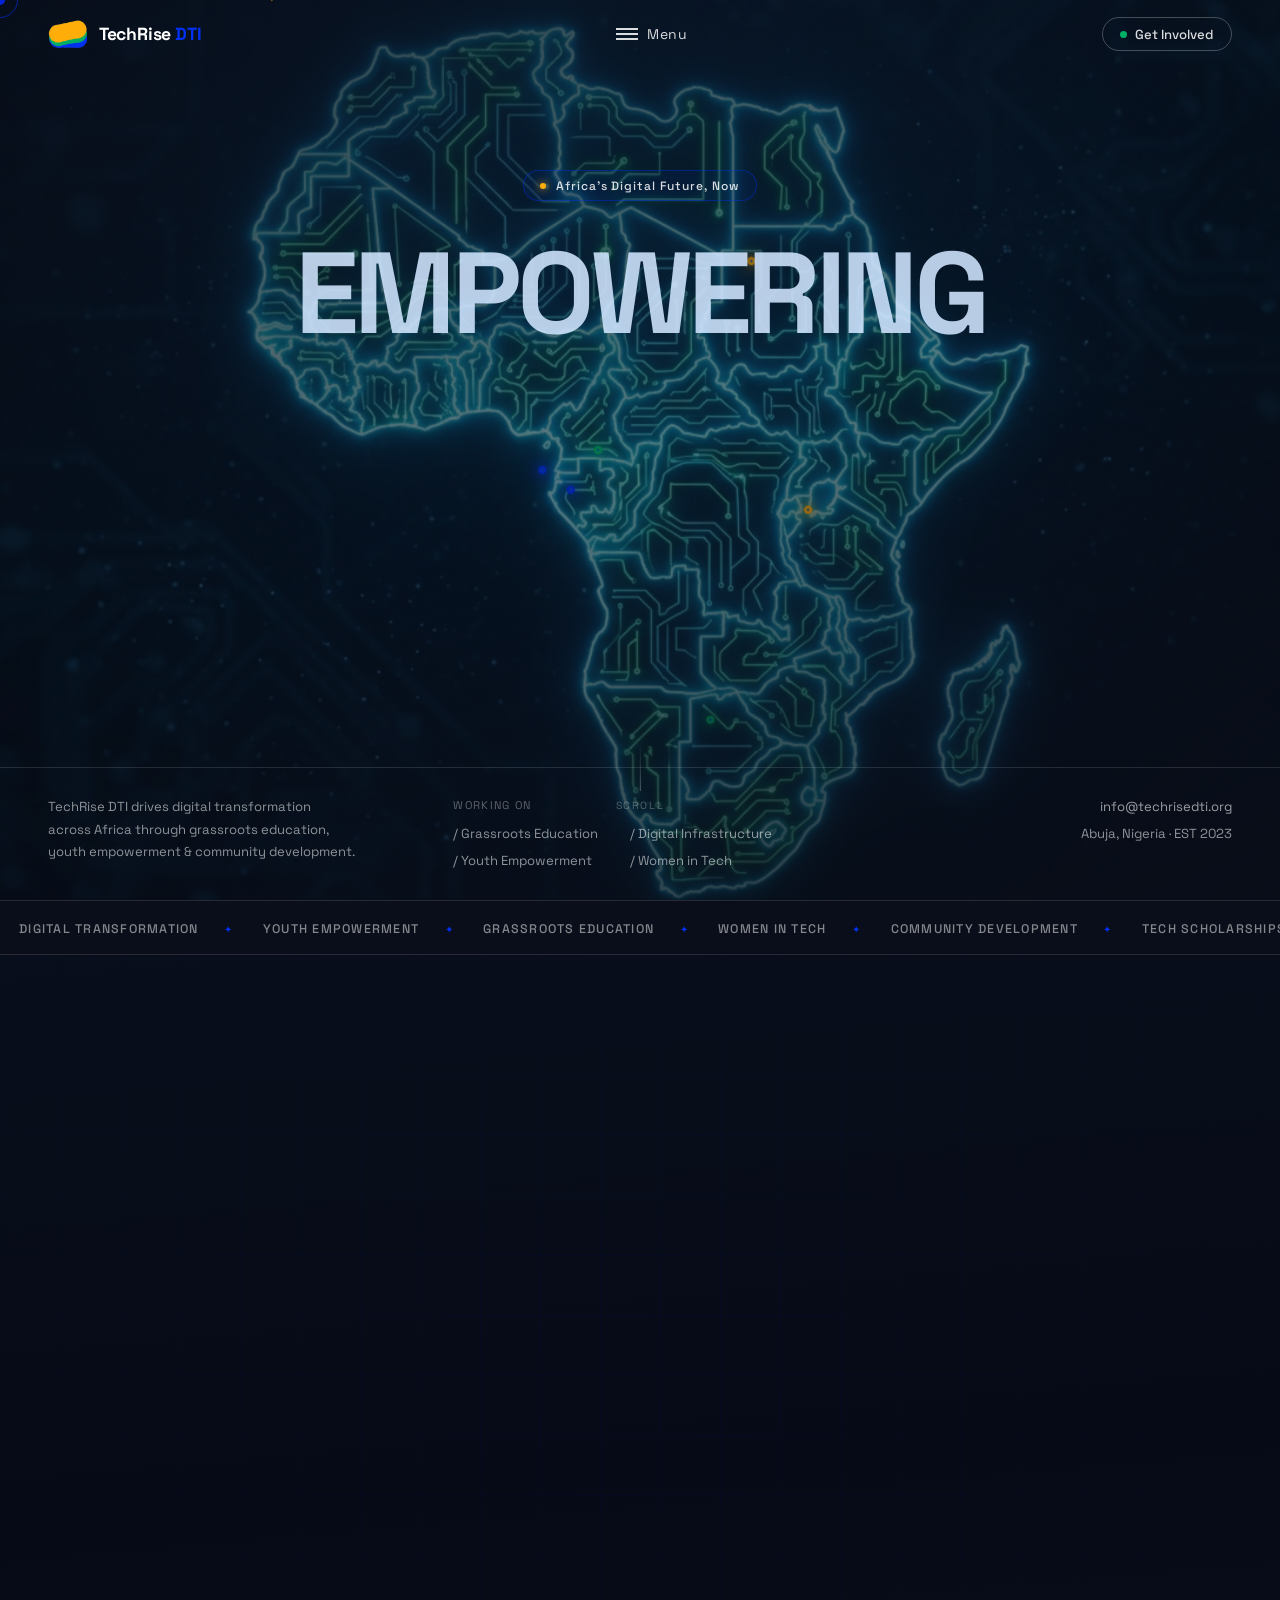
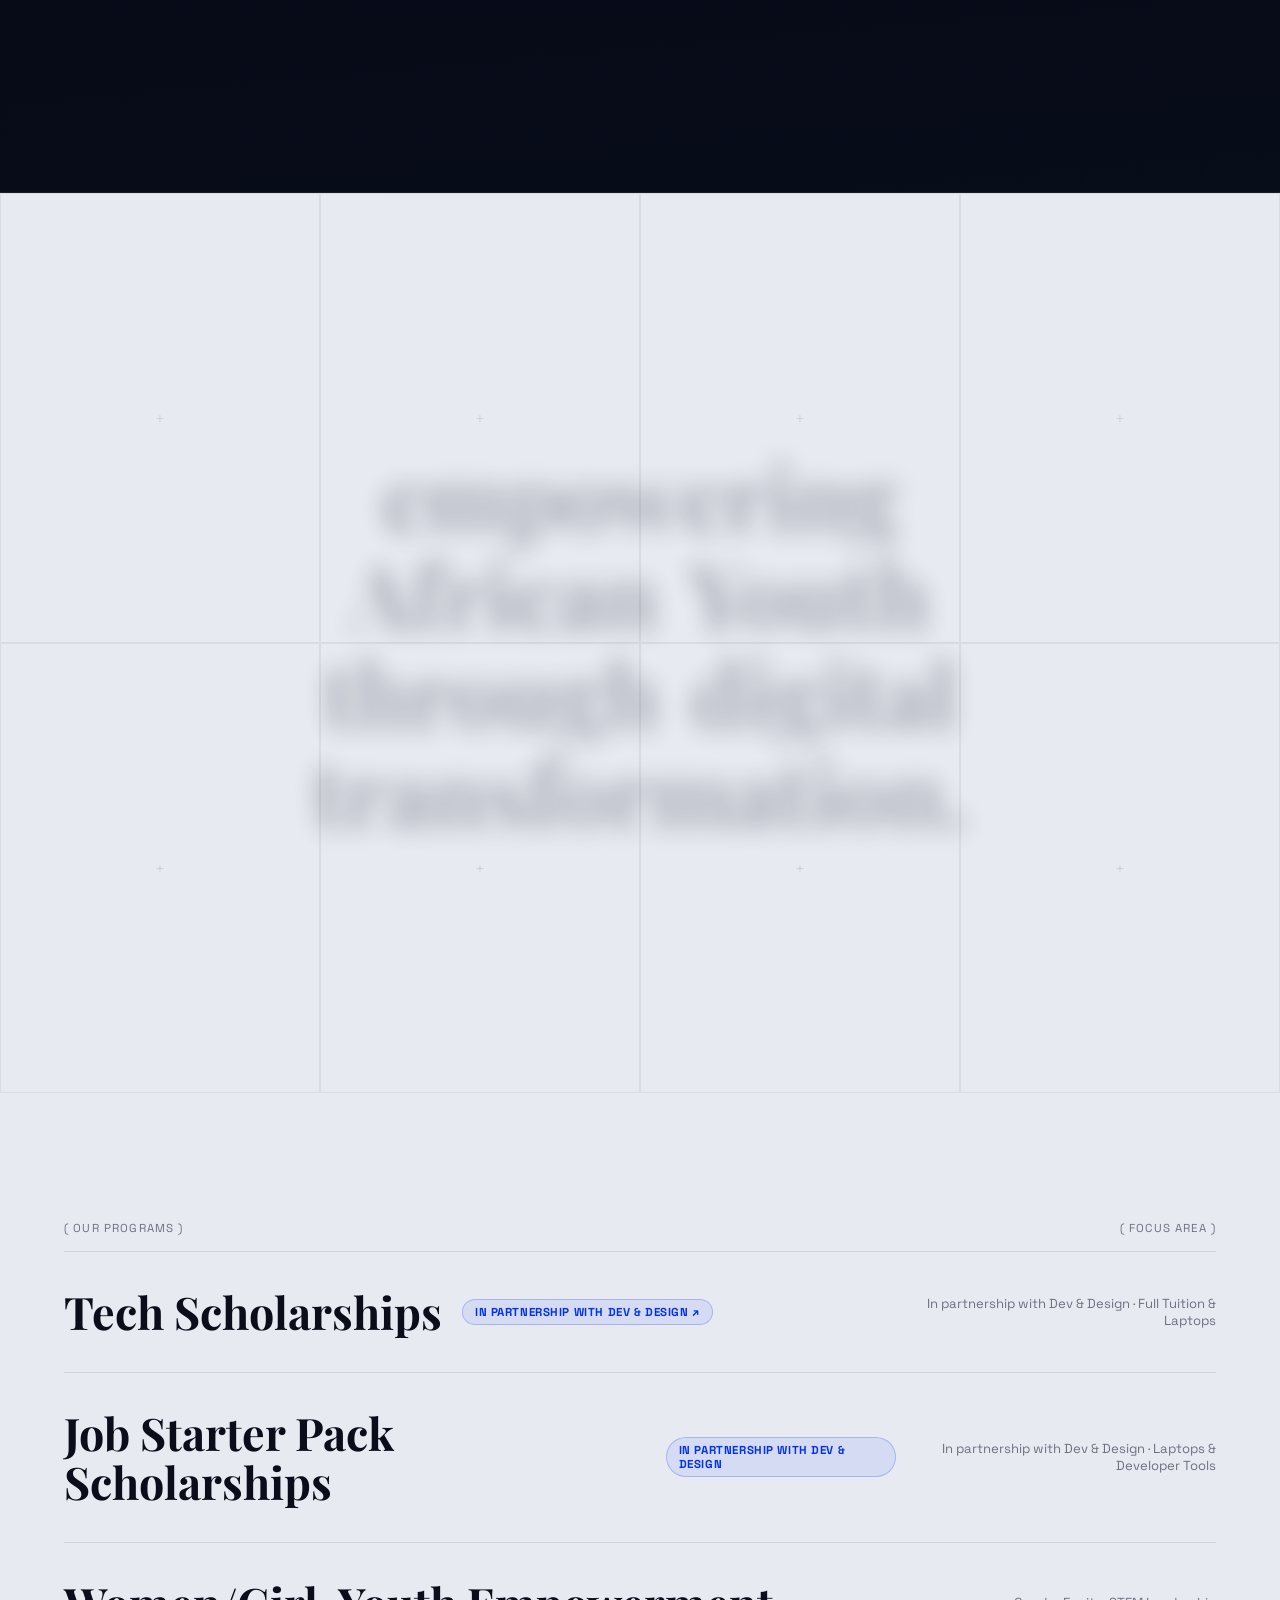
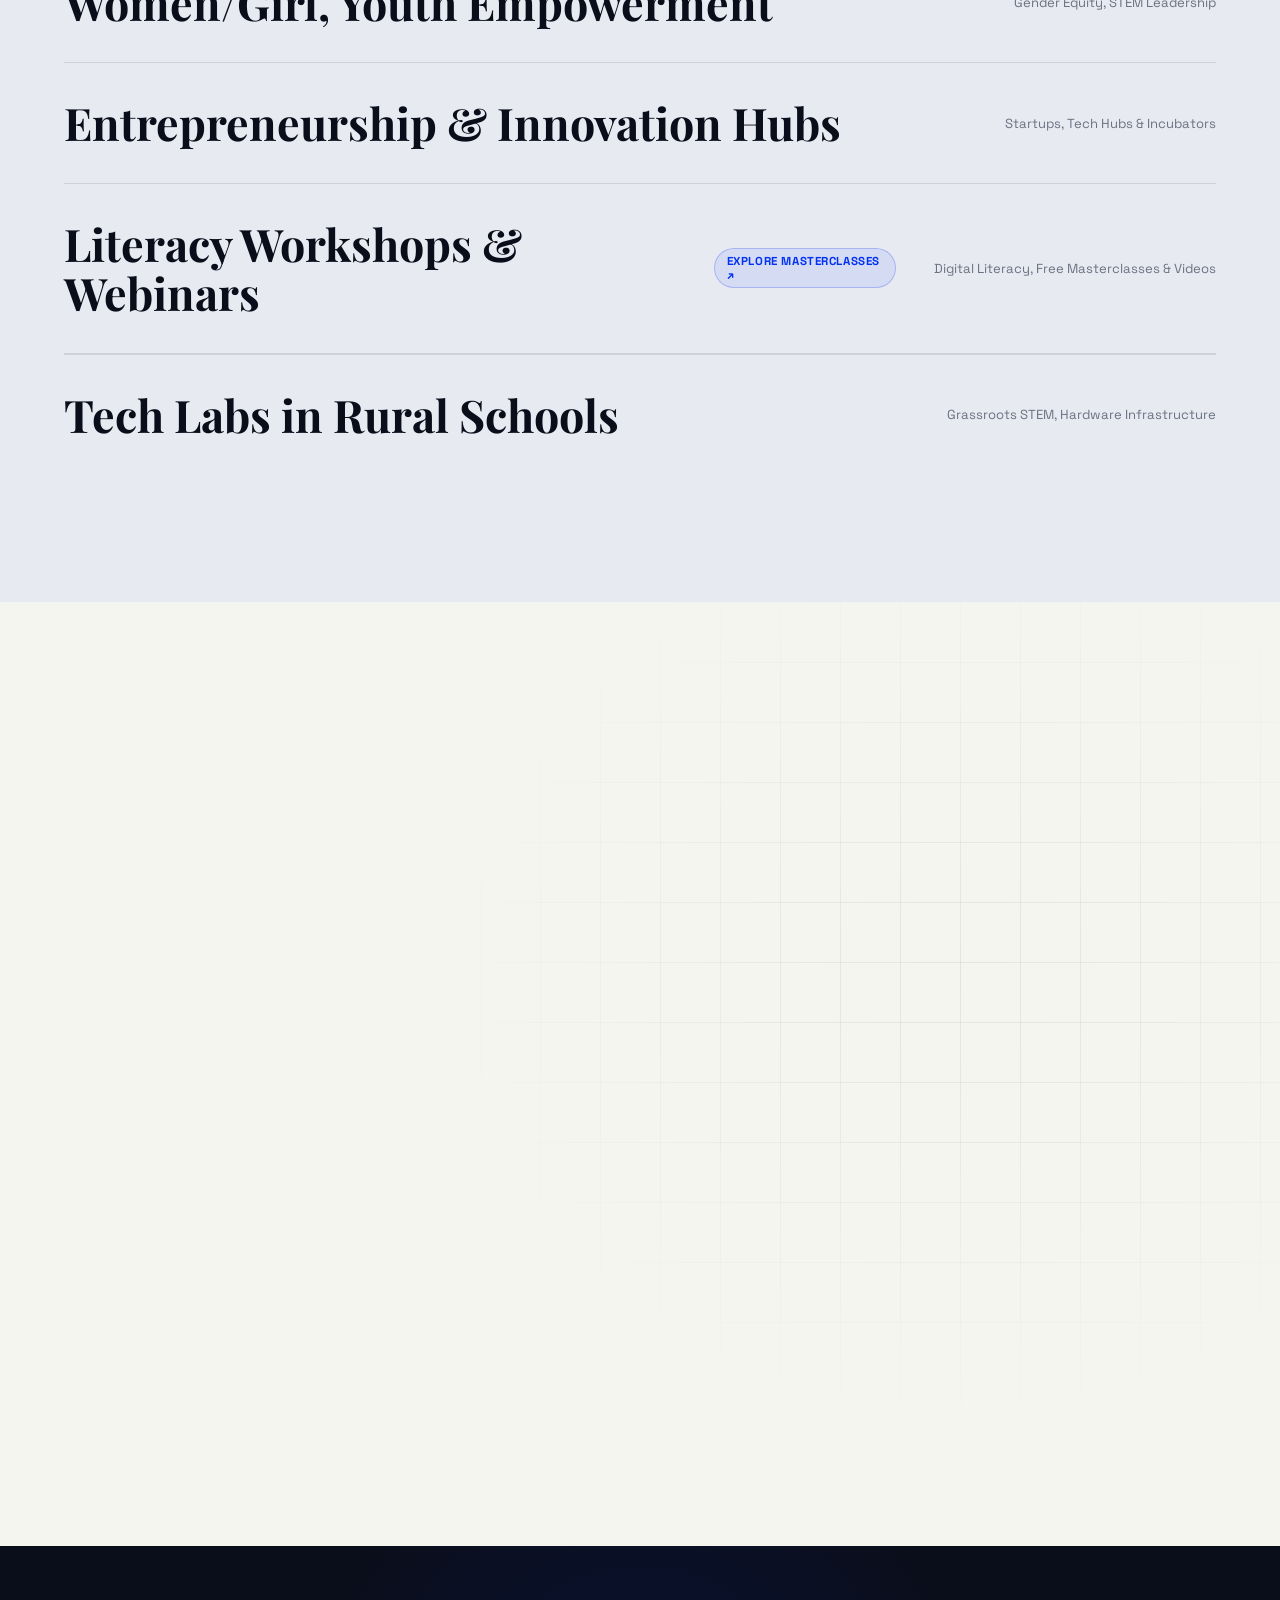
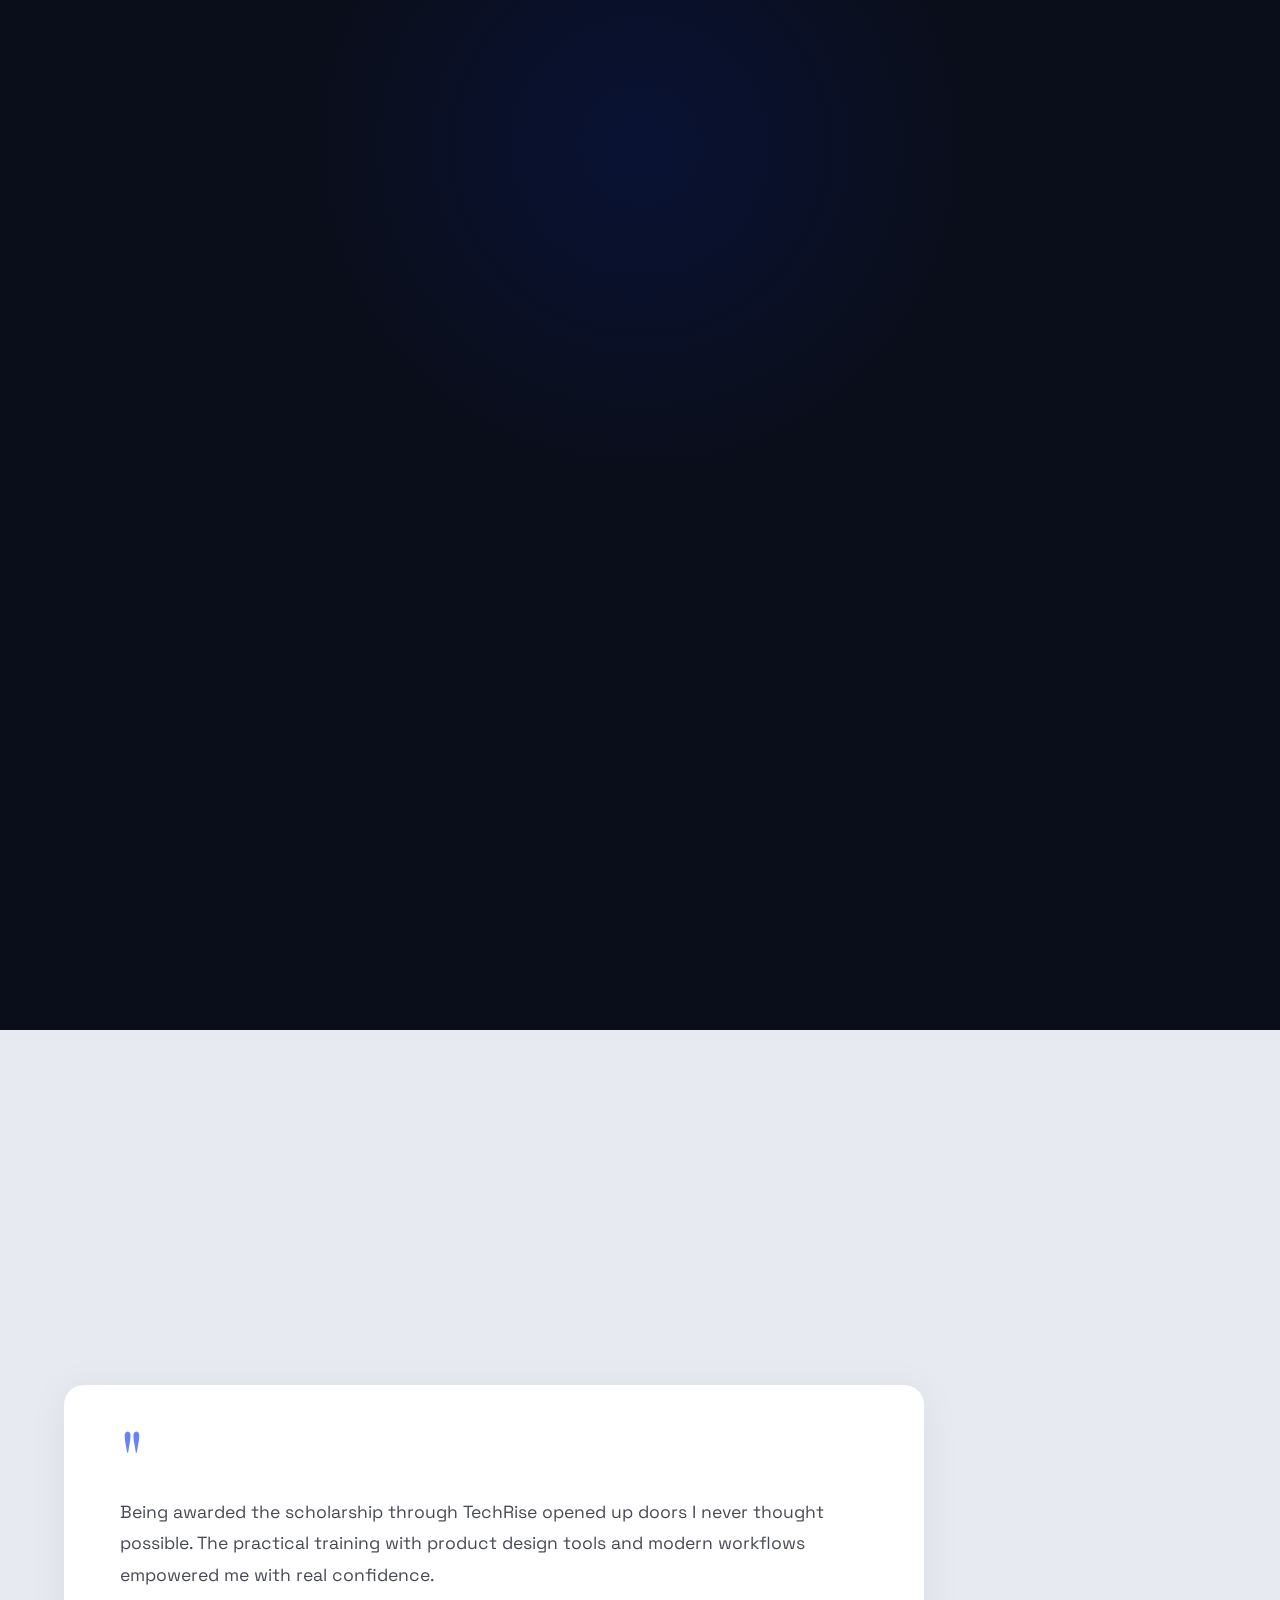
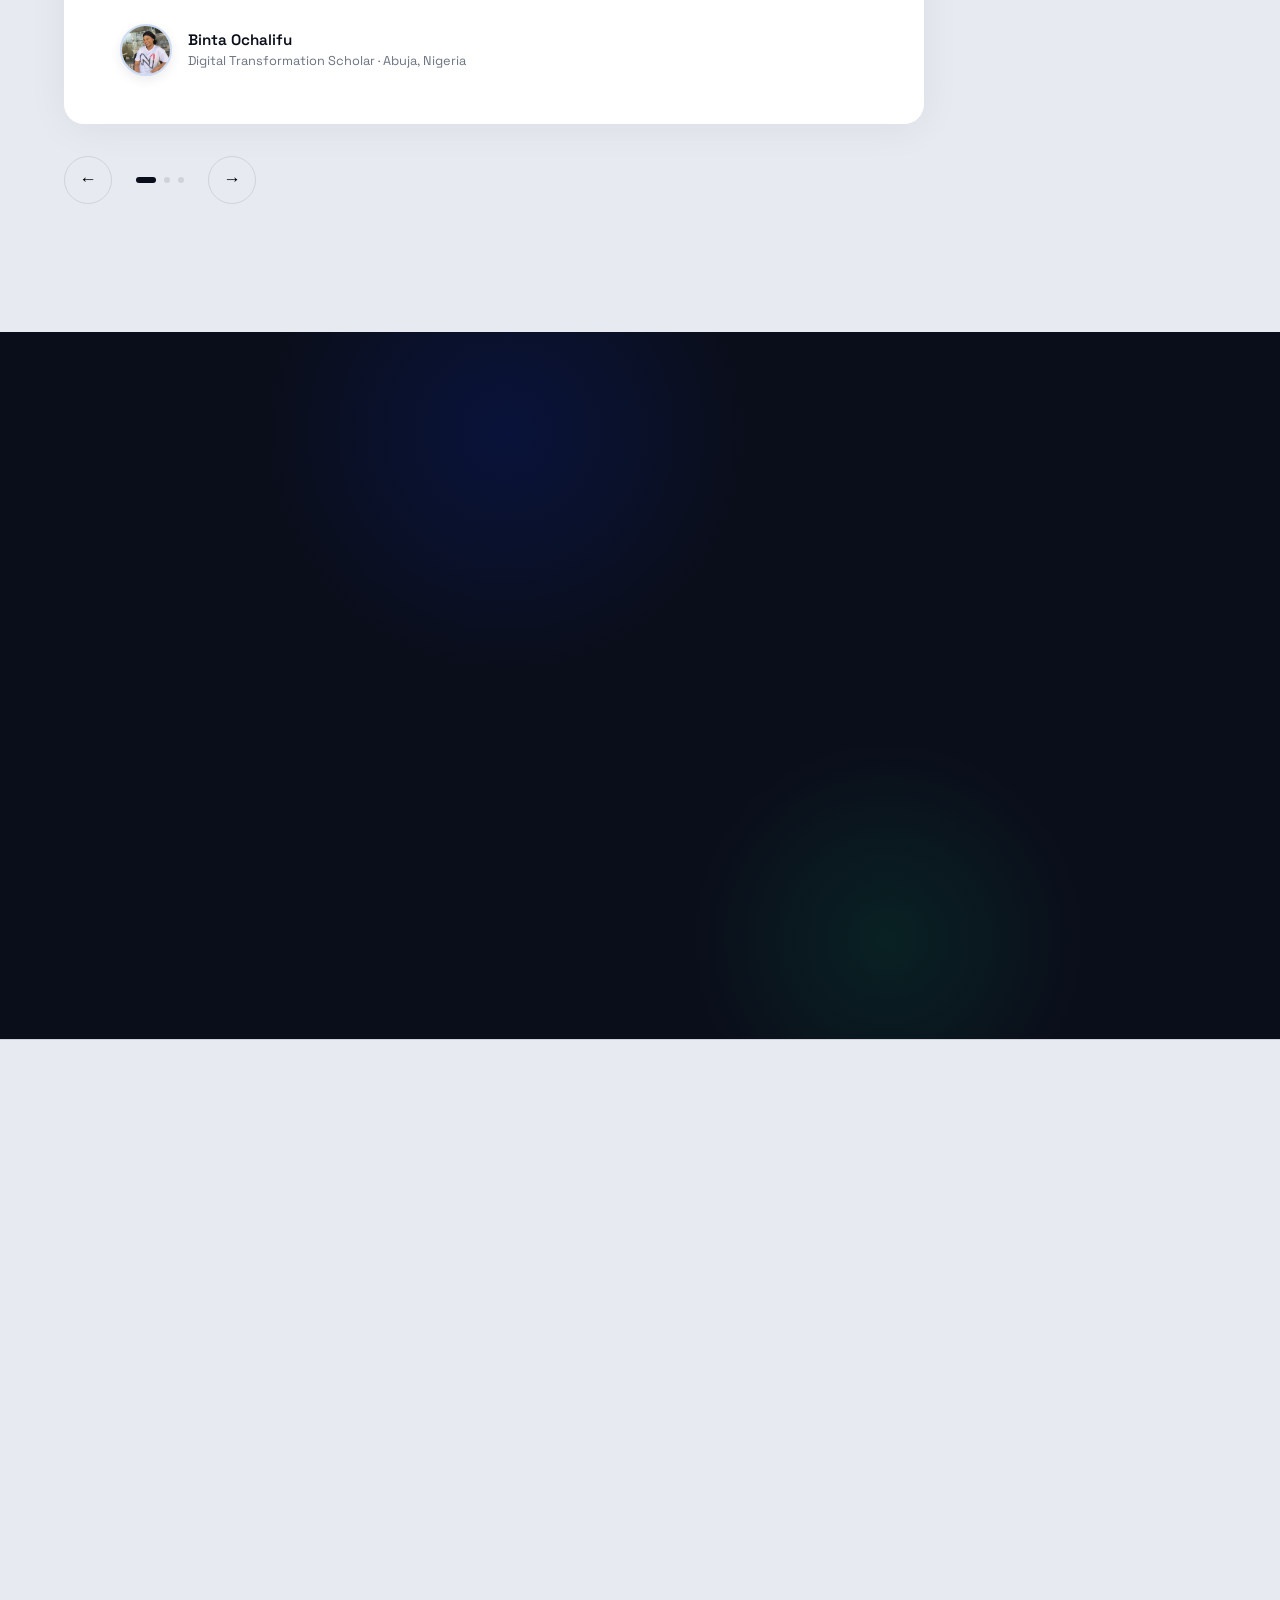
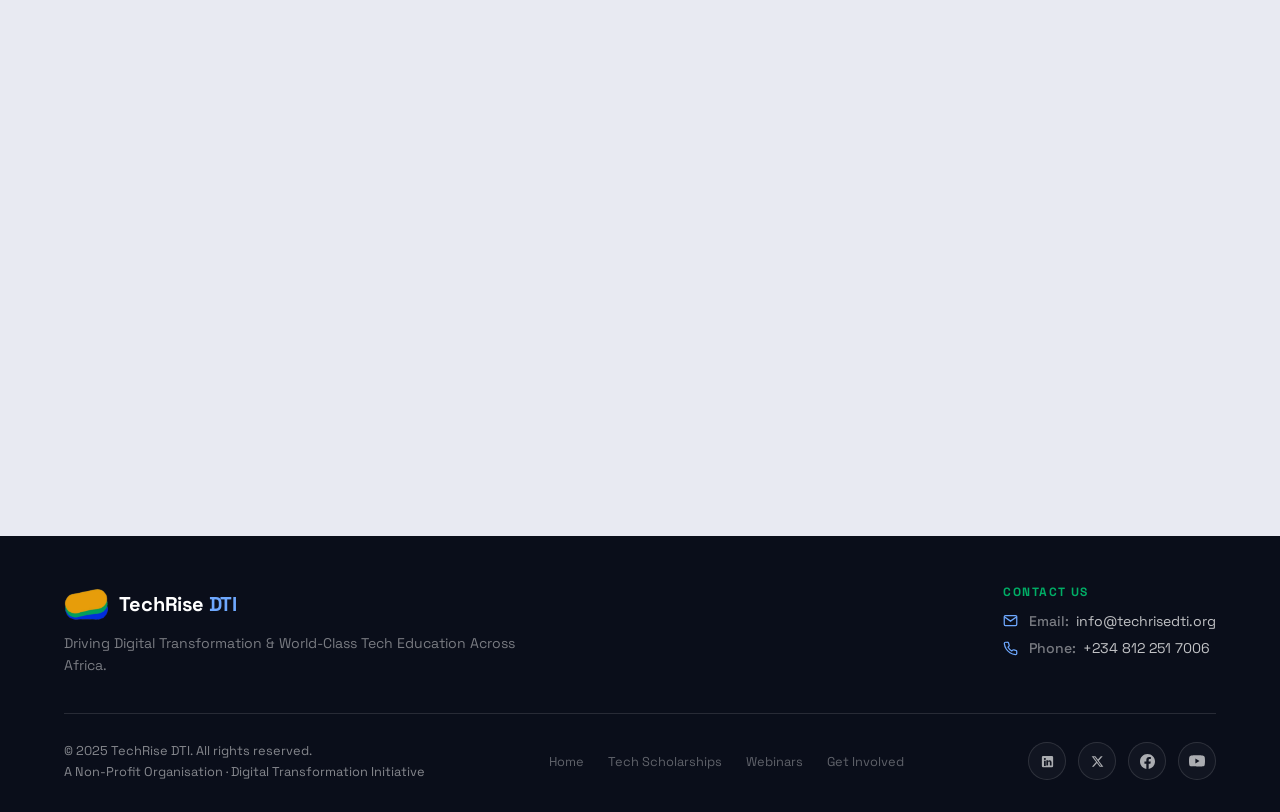
==== commit a8eea3f3: "dti" ====
--- a/index.html
+++ b/index.html
@@ -403,7 +403,7 @@
           <!-- Cohort 1 Card -->
           <div class="sas-card sas-card-back">
             <div class="sas-card-tag">Cohort 1 · Completed</div>
-            <div class="sas-card-stat">100<span>+</span></div>
+            <div class="sas-card-stat">1000<span>+</span></div>
             <div class="sas-card-stat-label">Youth Trained</div>
             <div class="sas-card-bar">
               <div class="sas-card-bar-fill" style="width:100%"></div>
--- a/style.css
+++ b/style.css
@@ -687,13 +687,17 @@
   line-height: 0.92;
   color: rgba(210,230,255,0.88);
   text-transform: uppercase;
-}
-
-.headline-line { display: flex; align-items: center; gap: 0.3em; }
+  max-width: 100%;
+}
+
+.headline-line { display: flex; align-items: center; gap: 0.3em; flex-wrap: wrap; justify-content: center; max-width: 100%; }
 
 .headline-mid {
   display: flex; align-items: center;
   gap: 0.3em;
+  flex-wrap: wrap;
+  justify-content: center;
+  max-width: 100%;
 }
 
 .headline-img-wrap {
@@ -2384,7 +2388,7 @@
 }
 
 @media (max-width: 768px) {
-  .hero-headline { font-size: clamp(2.5rem, 13vw, 5rem); }
+  .hero-headline { font-size: clamp(1.5rem, 7.5vw, 3rem); letter-spacing: -0.03em; }
   .hero-footer { grid-template-columns: 1fr; gap: 1.5rem; }
   .hero-footer-right { align-items: flex-start; }
 
@@ -5151,3 +5155,447 @@
   }
 }
 
+/* ============================================================
+   GLOBAL RESPONSIVE OVERRIDES — All Pages
+   Breakpoints: 1200 | 1024 | 900 | 768 | 640 | 480 | 380
+   ============================================================ */
+
+/* ── Prevent all horizontal overflow ─────────────────────── */
+html, body {
+  max-width: 100%;
+  overflow-x: hidden;
+}
+
+*, *::before, *::after {
+  min-width: 0;
+}
+
+/* ────────────────────────────────────────────────────────────
+   ≤ 1200px  —  Wide tablets & smaller desktops
+   ──────────────────────────────────────────────────────────── */
+@media (max-width: 1200px) {
+  .scholar-spotlight-card {
+    grid-template-columns: 320px 1fr;
+  }
+  .webinars-video-grid {
+    grid-template-columns: repeat(auto-fill, minmax(300px, 1fr));
+  }
+  .hw-inner {
+    gap: clamp(2rem, 4vw, 4rem);
+  }
+}
+
+/* ────────────────────────────────────────────────────────────
+   ≤ 1024px  —  Tablets landscape
+   ──────────────────────────────────────────────────────────── */
+@media (max-width: 1024px) {
+  /* --- Navbar --- */
+  .nav-dropdown-menu { width: 280px; }
+
+  /* --- Hero --- */
+  .hero-headline { font-size: clamp(2.8rem, 11vw, 6rem); }
+  .headline-img-wrap { width: clamp(100px, 14vw, 200px); }
+  .hero-footer { grid-template-columns: 1fr 1fr; }
+  .hero-footer-right { display: none; }
+
+  /* --- HW Webinar Spotlight (Index) --- */
+  .hw-inner {
+    grid-template-columns: 1fr;
+    gap: 3rem;
+  }
+  .hw-card { max-width: 100%; }
+  .hw-visual { order: -1; }
+
+  /* --- Mission/Vision Grid --- */
+  .mv-grid { grid-template-columns: repeat(2, 1fr) !important; gap: 1.25rem; }
+
+  /* --- Programs --- */
+  .programs-header,
+  .program-row { grid-template-columns: 1fr 200px; }
+
+  /* --- SAS --- */
+  .sas-grid { grid-template-columns: 1fr; gap: 3rem; }
+  .sas-visual { order: -1; height: 380px; }
+
+  /* --- Contact --- */
+  .contact-inner { grid-template-columns: 1fr; gap: 3rem; }
+
+  /* --- Scholar spotlight --- */
+  .scholar-spotlight-card {
+    grid-template-columns: 280px 1fr;
+    gap: 2rem;
+  }
+
+  /* --- Webinars: featured card --- */
+  .featured-card {
+    grid-template-columns: 1fr;
+  }
+  .featured-media-box { min-height: 300px; }
+  .featured-content-box { padding: 2rem; }
+}
+
+/* ────────────────────────────────────────────────────────────
+   ≤ 900px  —  Tablets portrait
+   ──────────────────────────────────────────────────────────── */
+@media (max-width: 900px) {
+  /* --- Scholar spotlight → single column --- */
+  .scholar-spotlight-card {
+    grid-template-columns: 1fr;
+  }
+  .spotlight-avatar-img { height: 280px; }
+
+  /* --- Scholar stats strip --- */
+  .scholar-stats-strip {
+    flex-direction: row;
+    flex-wrap: wrap;
+    gap: 1.25rem;
+    padding: 1.25rem;
+  }
+  .s-stat-divider { display: none; }
+  .s-stat-item { width: calc(50% - 1rem); }
+
+  /* --- Gallery filter --- */
+  .gallery-filter-toolbar {
+    flex-direction: column;
+    align-items: stretch;
+  }
+  .scholar-search-box { width: 100%; }
+}
+
+/* ────────────────────────────────────────────────────────────
+   ≤ 768px  —  Tablets portrait / large phones
+   ──────────────────────────────────────────────────────────── */
+@media (max-width: 768px) {
+  /* --- Custom cursor off on touch --- */
+  .cursor, .cursor-follower { display: none !important; }
+
+  /* --- Navbar --- */
+  .nav-dropdown { display: none; }
+
+  /* --- Hero --- */
+  .hero-headline { font-size: clamp(1.5rem, 7.5vw, 3rem); letter-spacing: -0.03em; }
+  .headline-img-wrap { width: clamp(80px, 18vw, 160px); }
+  .hero-footer {
+    grid-template-columns: 1fr;
+    gap: 1.25rem;
+    padding: 1.25rem clamp(1rem, 3vw, 2rem);
+  }
+  .hero-footer-right { display: none; }
+  .hero-services { flex-direction: column; gap: 0.5rem; }
+  .hero-content { padding-top: 90px; }
+
+  /* --- Marquee --- */
+  .marquee-content span { padding: 0 0.75rem; }
+
+  /* --- HW section (index webinar spotlight) --- */
+  .hw-section { padding: 3.5rem clamp(1rem, 4vw, 2rem); }
+  .hw-card { padding: 1.75rem; }
+  .hw-meta-row { flex-direction: column; gap: 0.75rem; }
+  .hw-cta-row { flex-direction: column; align-items: stretch; }
+  .hw-btn-primary, .hw-btn-ghost { justify-content: center; }
+
+  /* --- Impact Stats / Partners Strip --- */
+  .partners-logos { gap: 1.5rem 2rem; }
+
+  /* --- Programs --- */
+  .programs-header { display: none; }
+  .program-row { grid-template-columns: 1fr; gap: 0.5rem; }
+  .program-tags { display: none; }
+  .program-title-text { font-size: clamp(1.4rem, 6vw, 2.2rem); }
+  .program-hover-img { display: none; }
+
+  /* --- Mission / Vision --- */
+  .mv-grid { grid-template-columns: 1fr !important; }
+
+  /* --- About blur --- */
+  .blur-text-reveal { font-size: clamp(2rem, 9vw, 4.5rem); }
+
+  /* --- SAS --- */
+  .sas-section { padding: 3.5rem clamp(1rem, 4vw, 2rem); }
+  .sas-title { font-size: clamp(2.5rem, 10vw, 4.5rem); }
+  .sas-stats-row {
+    flex-direction: column;
+    align-items: flex-start;
+    gap: 1.25rem;
+  }
+  .sas-stat-divider { display: none; }
+  .sas-visual { height: 320px; }
+  .sas-card { width: 230px; padding: 1.1rem; }
+  .sas-cta-row { flex-direction: column; align-items: stretch; }
+  .sas-btn-primary, .sas-btn-ghost { justify-content: center; }
+
+  /* --- Contact --- */
+  .contact-section { padding: 3.5rem clamp(1rem, 4vw, 2rem); }
+  .contact-inner { grid-template-columns: 1fr; gap: 2.5rem; }
+  .contact-title { font-size: clamp(2rem, 8vw, 3rem); }
+
+  /* --- Footer --- */
+  .footer-top { flex-direction: column; gap: 2rem; }
+  .footer-bottom {
+    flex-direction: column;
+    align-items: flex-start;
+    gap: 1rem;
+  }
+  .footer-links { flex-wrap: wrap; gap: 1rem; }
+
+  /* --- Menu overlay --- */
+  .menu-link { font-size: clamp(2rem, 10vw, 3.5rem); }
+  .menu-footer { flex-direction: column; gap: 1.25rem; }
+  .menu-contact-info { align-items: flex-start; }
+
+  /* ─── WEBINARS PAGE ─── */
+
+  /* Webinar hero */
+  .webinar-hero { padding: 90px 1.25rem 3rem; }
+  .webinar-hero-title { font-size: clamp(2.2rem, 8vw, 3.5rem); }
+  .webinar-hero-desc { font-size: 0.95rem; margin-bottom: 2.5rem; }
+  .webinar-stats-strip {
+    gap: 1.25rem;
+    padding: 1.25rem 1rem;
+  }
+  .w-stat-divider { display: none; }
+  .w-stat-item { width: calc(50% - 1rem); }
+
+  /* Webinar announcement bar */
+  .upcoming-webinar-bar { padding: 0.75rem 1.25rem; }
+
+  /* Featured card */
+  .featured-section { padding: 3rem 0 2rem; }
+  .featured-card { grid-template-columns: 1fr; border-radius: 18px; }
+  .featured-media-box { min-height: 240px; }
+  .featured-content-box { padding: 1.75rem; }
+
+  /* Filter bar */
+  .filter-header-bar { flex-direction: column; align-items: stretch; }
+  .filter-heading { flex-wrap: wrap; }
+  .filter-title { font-size: 1.25rem; }
+  .search-input-wrapper { min-width: 100%; }
+  .filter-tabs-wrapper { gap: 0.5rem; }
+  .filter-tab { padding: 0.55rem 1rem; font-size: 0.8rem; }
+
+  /* Video grid */
+  .webinars-video-grid {
+    grid-template-columns: repeat(auto-fill, minmax(280px, 1fr));
+    gap: 1.5rem;
+  }
+
+  /* Upcoming list */
+  .upcoming-webinars-section { padding: 3.5rem 0 3rem; }
+  .upcoming-webinar-inner { flex-wrap: wrap; gap: 0.75rem; }
+  .upcoming-item {
+    grid-template-columns: 70px 1fr;
+    gap: 1rem;
+    padding: 1.25rem;
+  }
+  .upcoming-header-row { flex-direction: column; align-items: flex-start; }
+
+  /* Host webinar */
+  .host-webinar-section { padding: 3.5rem 0 2.5rem; }
+  .host-card { border-radius: 20px; }
+  .host-title { font-size: clamp(1.6rem, 6vw, 2.2rem); }
+  .host-buttons { flex-direction: column; }
+  .host-buttons a, .host-buttons button { width: 100%; justify-content: center; }
+
+  /* Video modal */
+  .video-modal-backdrop { padding: 0.75rem; }
+  .video-modal-window { border-radius: 16px; max-height: 96vh; }
+  .modal-details-pane { padding: 1.5rem; }
+  .modal-details-header { flex-direction: column; gap: 1rem; }
+  .modal-action-buttons { width: 100%; }
+  .modal-action-buttons button { width: 100%; }
+
+  /* ─── SCHOLARSHIPS PAGE ─── */
+  .scholar-hero {
+    padding: 90px clamp(1rem, 4vw, 2rem) 3rem;
+  }
+  .scholar-hero-title { font-size: clamp(2.2rem, 8vw, 3.5rem); }
+  .scholar-stats-strip { padding: 1.25rem 1rem; gap: 1rem; }
+  .scholar-spotlight-section {
+    padding: 3rem clamp(1rem, 4vw, 2rem) 2rem;
+  }
+  .scholar-banner-wrap { padding: 1.25rem clamp(1rem, 4vw, 2rem) 0; }
+  .scholar-bar-inner { flex-direction: column; align-items: flex-start; }
+  .scholar-apply-btn { width: 100%; justify-content: center; }
+}
+
+/* ────────────────────────────────────────────────────────────
+   ≤ 640px  —  Large phones
+   ──────────────────────────────────────────────────────────── */
+@media (max-width: 640px) {
+  /* --- Hero --- */
+  .hero-headline { font-size: clamp(1.5rem, 7.5vw, 3rem); }
+  .headline-img-wrap { display: none; }
+  .hero-tag { font-size: 0.68rem; }
+  .hero-scroll-hint { display: none; }
+
+  /* --- HW Card --- */
+  .hw-btn-primary, .hw-btn-ghost { width: 100%; justify-content: center; }
+
+  /* --- Footer --- */
+  .footer-links { flex-direction: column; gap: 0.75rem; }
+  .footer-social { gap: 0.5rem; }
+  .footer-social-link { width: 34px; height: 34px; }
+  .footer-brand { max-width: 100%; }
+
+  /* ─── WEBINARS ─── */
+  .webinars-video-grid {
+    grid-template-columns: 1fr;
+    gap: 1.25rem;
+  }
+  .upcoming-item {
+    grid-template-columns: 1fr;
+    gap: 0.75rem;
+    padding: 1.25rem;
+  }
+  .upcoming-date-box {
+    display: inline-flex;
+    flex-direction: row;
+    align-items: center;
+    gap: 0.5rem;
+    width: auto;
+    padding: 0.4rem 0.75rem;
+    border-radius: 8px;
+  }
+  .date-day { font-size: 1.2rem; }
+  .date-month { margin-top: 0; margin-left: 0.2rem; font-size: 0.72rem; }
+
+  /* ─── SCHOLARSHIPS ─── */
+  .scholars-grid { grid-template-columns: 1fr; }
+  .scholar-cta-actions { flex-direction: column; align-items: stretch; }
+  .scholar-cta-actions a { text-align: center; justify-content: center; }
+
+  /* Card action bar */
+  .card-action-bar { flex-direction: column; gap: 0.5rem; }
+  .card-watch-btn, .card-slides-btn { width: 100%; justify-content: center; }
+}
+
+/* ────────────────────────────────────────────────────────────
+   ≤ 480px  —  Standard phones
+   ──────────────────────────────────────────────────────────── */
+@media (max-width: 480px) {
+  :root { --section-pad: clamp(56px, 14vw, 90px); }
+
+  /* --- Global containers --- */
+  .webinars-inner-container,
+  .scholar-container,
+  .scholar-hero-container,
+  .webinar-hero-container { padding-left: 1rem; padding-right: 1rem; }
+
+  /* --- Navbar --- */
+  .navbar { padding: 0 1rem; height: 60px; }
+  .nav-logo-text { font-size: 1rem; }
+  .nav-logo-img { height: 30px; }
+  .menu-label { font-size: 0.78rem; }
+
+  /* --- Hero --- */
+  .hero-content { padding-top: 80px; padding-left: 1rem; padding-right: 1rem; }
+  .hero-headline { font-size: clamp(1.4rem, 7vw, 2.5rem); letter-spacing: -0.03em; }
+  .hero-tag { font-size: 0.62rem; padding: 0.3rem 0.75rem; }
+  .hero-footer { padding: 1rem; }
+
+  /* --- Marquee --- */
+  .marquee-content span { font-size: 0.7rem; padding: 0 0.5rem; }
+
+  /* --- HW Webinar card --- */
+  .hw-card { padding: 1.5rem; }
+  .hw-card-title { font-size: 1.35rem; }
+  .hw-title { font-size: clamp(1.8rem, 7vw, 2.8rem); }
+
+  /* --- SAS --- */
+  .sas-section { padding: 3rem 1rem; }
+  .sas-title { font-size: clamp(2.2rem, 13vw, 4rem); }
+  .sas-visual { height: 280px; }
+  .sas-glow-orb { width: 200px; height: 200px; }
+
+  /* --- Contact --- */
+  .contact-section { padding: 3rem 1rem; }
+  .contact-title { font-size: clamp(1.8rem, 10vw, 2.5rem); }
+
+  /* --- Footer --- */
+  .site-footer { padding: 2.5rem 1rem 1.5rem; }
+  .footer-logo-text { font-size: 1.1rem; }
+  .footer-tagline { font-size: 0.82rem; }
+  .footer-contact-item { font-size: 0.82rem; }
+  .footer-links a { font-size: 0.75rem; }
+
+  /* --- Menu overlay --- */
+  .menu-overlay-inner { padding: 5rem 1.25rem 2rem; }
+  .menu-link { font-size: clamp(1.8rem, 12vw, 3rem); }
+  .menu-footer { display: none; }
+
+  /* ─── WEBINARS ─── */
+  .webinar-hero { padding: 80px 1rem 2.5rem; }
+  .webinar-hero-title { font-size: clamp(1.8rem, 10vw, 2.8rem); }
+  .webinar-hero-desc { font-size: 0.88rem; }
+  .webinar-stats-strip {
+    flex-direction: column;
+    align-items: center;
+    gap: 1rem;
+    padding: 1.25rem 1rem;
+    border-radius: 14px;
+  }
+  .w-stat-item { width: 100%; align-items: center; }
+
+  .featured-section { padding: 2rem 0 1.5rem; }
+  .featured-media-box { min-height: 200px; }
+  .featured-content-box { padding: 1.25rem; }
+  .featured-title { font-size: clamp(1.4rem, 6vw, 1.8rem); }
+
+  .filter-tab { font-size: 0.76rem; padding: 0.5rem 0.85rem; }
+  .filter-title { font-size: 1.1rem; }
+
+  .webinars-filter-section { padding: 2rem 0 3rem; }
+  .webinars-video-grid { gap: 1rem; }
+  .webinar-card { border-radius: 16px; }
+  .card-body { padding: 1.25rem; }
+  .card-title { font-size: 1.05rem; }
+
+  .upcoming-webinars-section { padding: 3rem 0 2rem; }
+  .upcoming-title { font-size: clamp(1.5rem, 7vw, 2rem); }
+  .upcoming-subtitle { font-size: 0.85rem; }
+  .upcoming-item { padding: 1rem; border-radius: 14px; }
+  .upcoming-item-title { font-size: 1rem; }
+
+  .host-webinar-section { padding: 2.5rem 0 2rem; }
+  .host-card { padding: 1.75rem; border-radius: 16px; }
+  .host-title { font-size: clamp(1.4rem, 8vw, 2rem); }
+  .host-desc { font-size: 0.9rem; }
+
+  /* ─── SCHOLARSHIPS ─── */
+  .scholar-hero { padding: 80px 1rem 2.5rem; }
+  .scholar-hero-title { font-size: clamp(1.8rem, 10vw, 2.8rem); }
+  .scholar-hero-desc { font-size: 0.9rem; }
+  .scholar-stats-strip {
+    flex-direction: column;
+    align-items: center;
+    padding: 1.25rem 1rem;
+    border-radius: 14px;
+  }
+  .s-stat-item { width: 100%; align-items: center; }
+
+  .scholar-spotlight-section { padding: 2rem 1rem 1.5rem; }
+  .scholar-spotlight-card {
+    grid-template-columns: 1fr;
+    padding: 1.5rem;
+    border-radius: 18px;
+  }
+  .spotlight-avatar-img { height: 240px; }
+}
+
+/* ────────────────────────────────────────────────────────────
+   ≤ 380px  —  Very small phones (SE, Galaxy A-series)
+   ──────────────────────────────────────────────────────────── */
+@media (max-width: 380px) {
+  .hero-headline { font-size: clamp(1.3rem, 7vw, 2.2rem); }
+  .hero-tag { display: none; }
+  .hw-title { font-size: 1.6rem; }
+  .sas-title { font-size: clamp(1.8rem, 14vw, 3rem); }
+  .webinar-hero-title { font-size: clamp(1.6rem, 11vw, 2.4rem); }
+  .scholar-hero-title { font-size: clamp(1.6rem, 11vw, 2.4rem); }
+  .footer-logo-text { font-size: 0.95rem; }
+  .filter-tabs-wrapper { flex-wrap: wrap; }
+  .filter-tab { font-size: 0.72rem; padding: 0.45rem 0.75rem; }
+  .card-body { padding: 1rem; }
+  .navbar { height: 56px; }
+  .nav-logo-img { height: 26px; }
+}
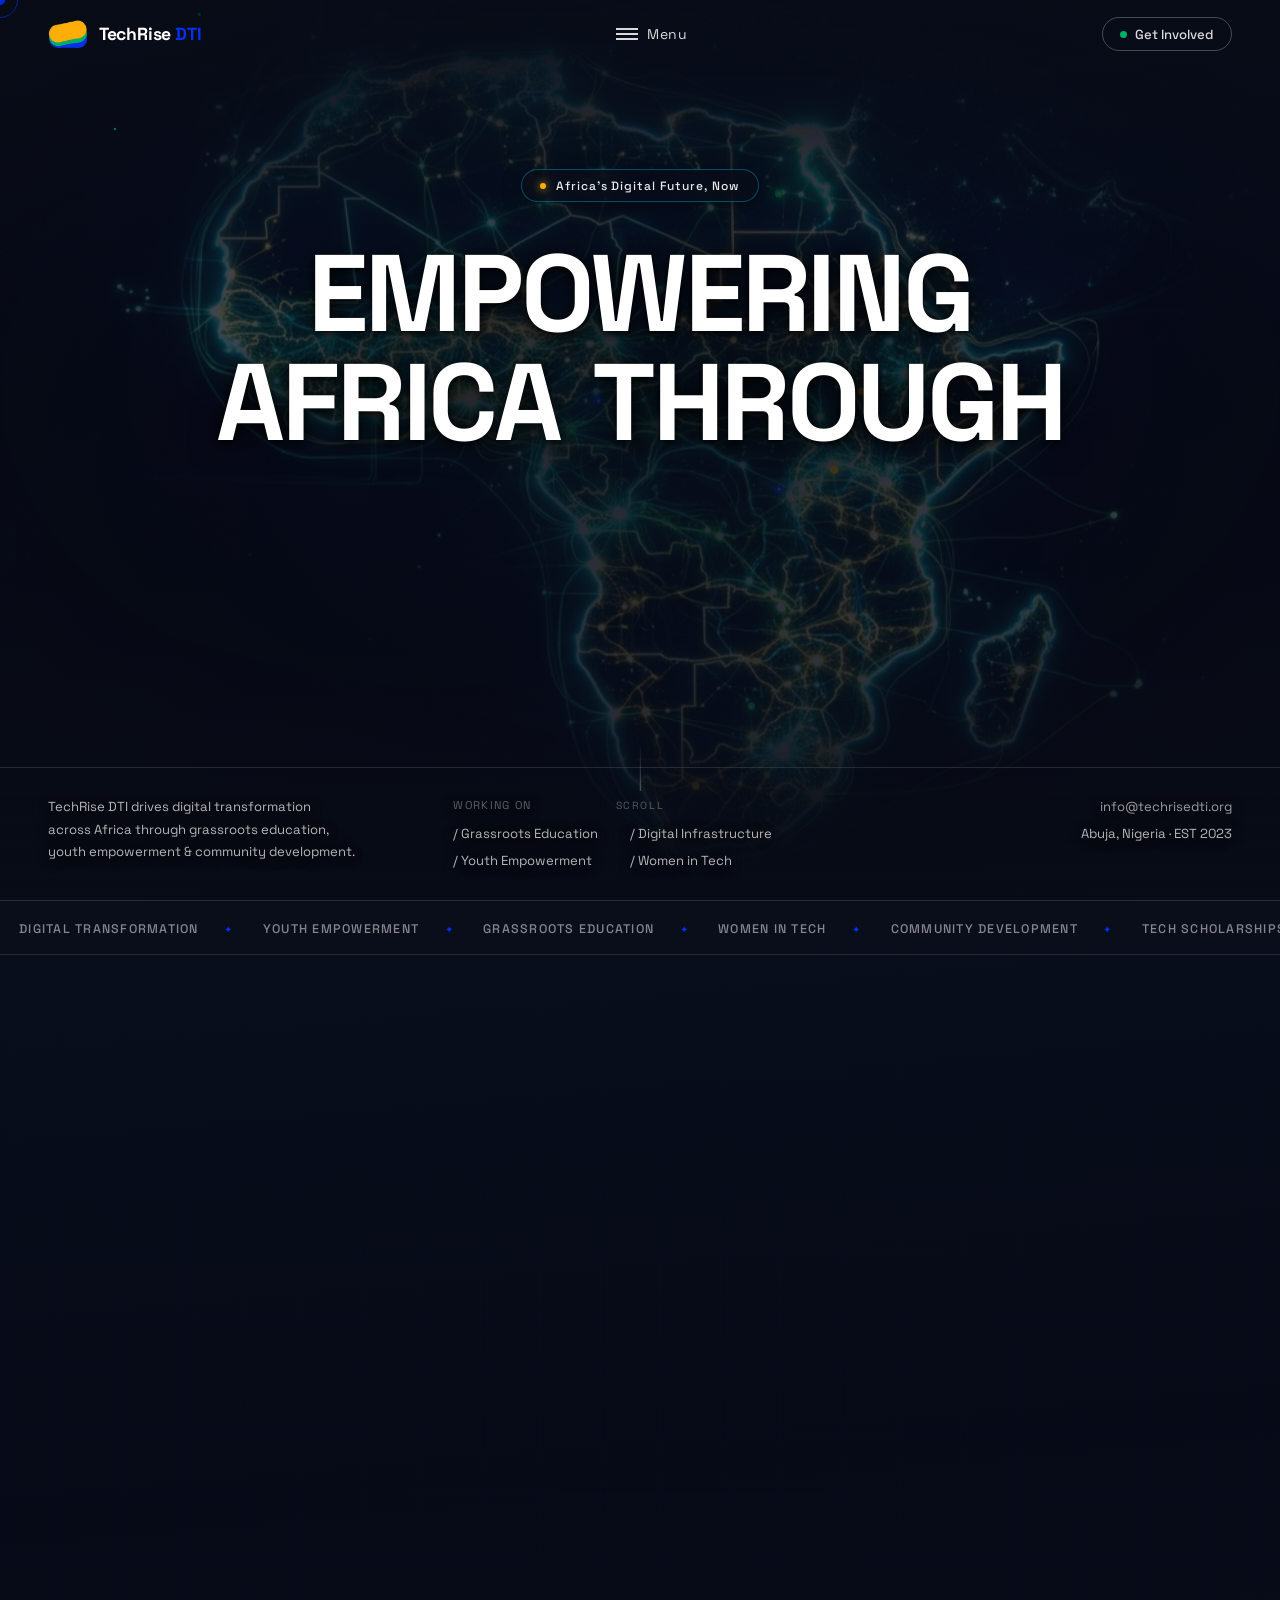
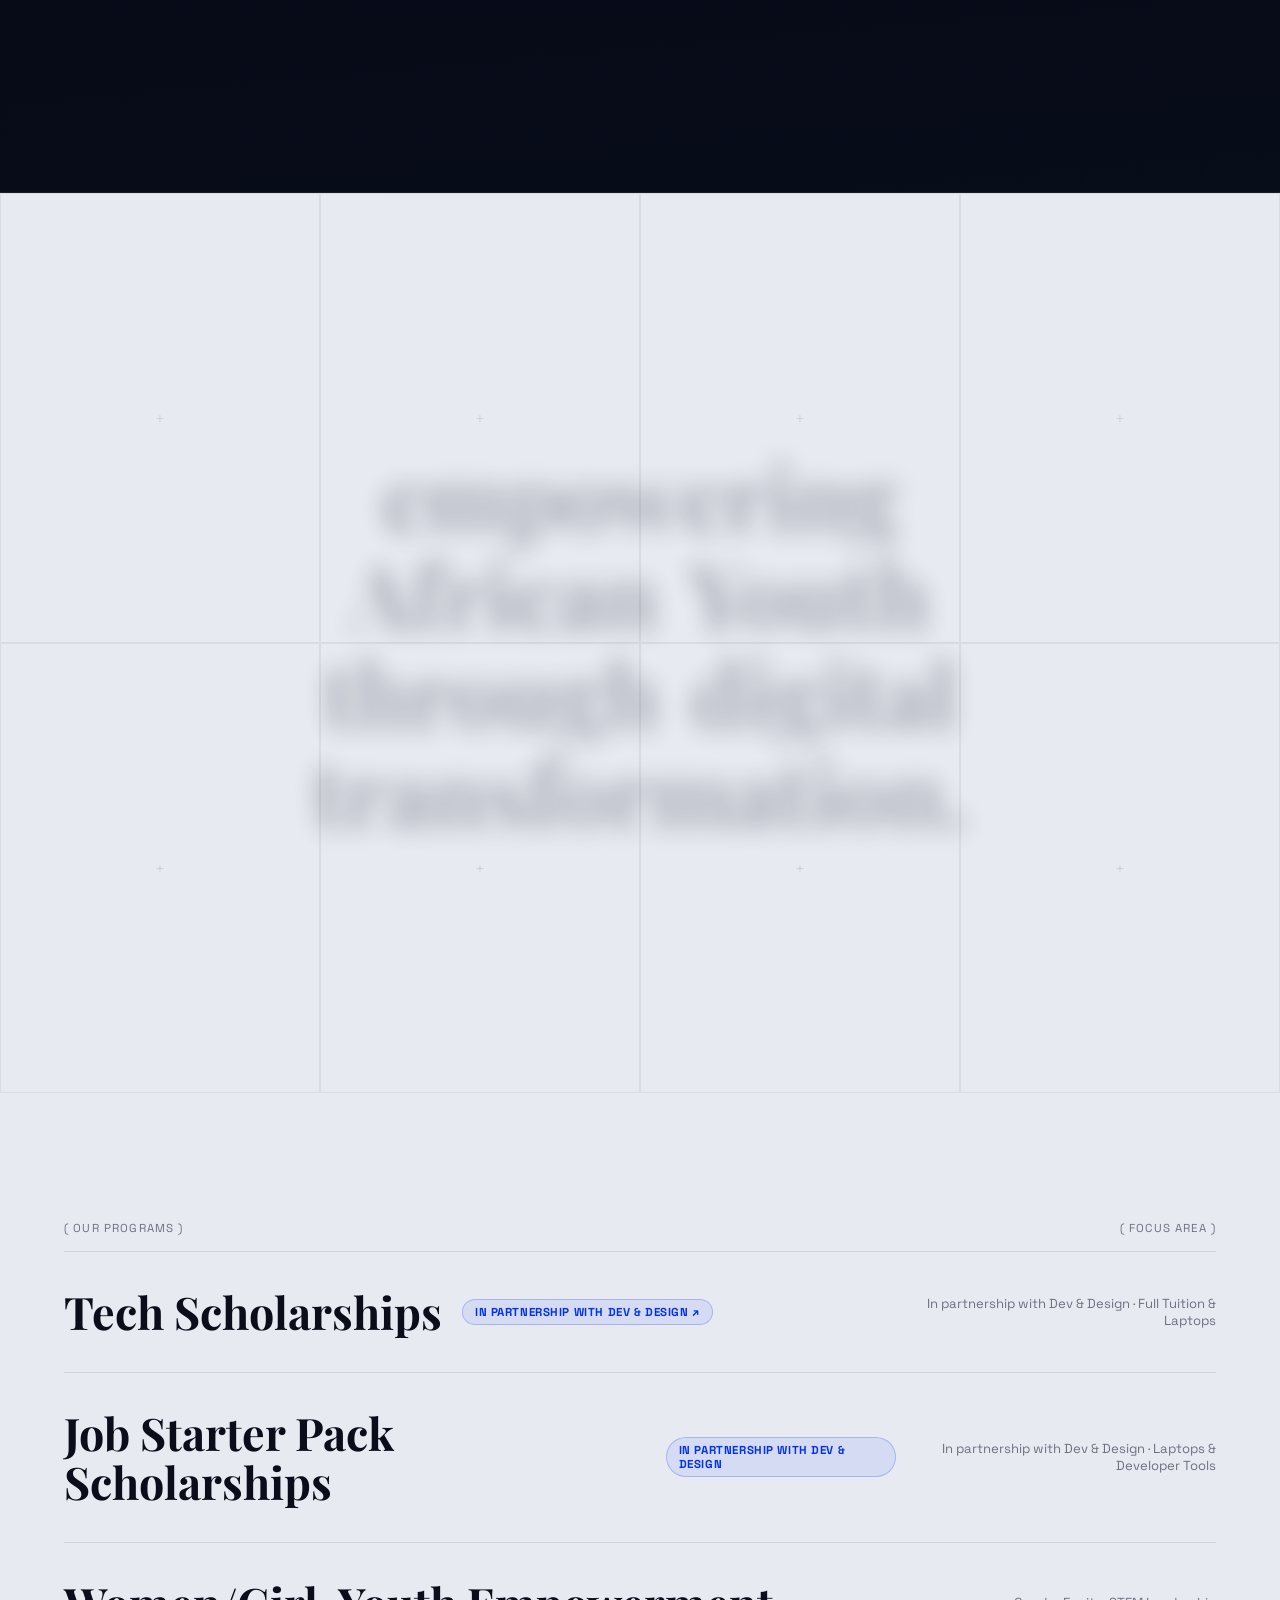
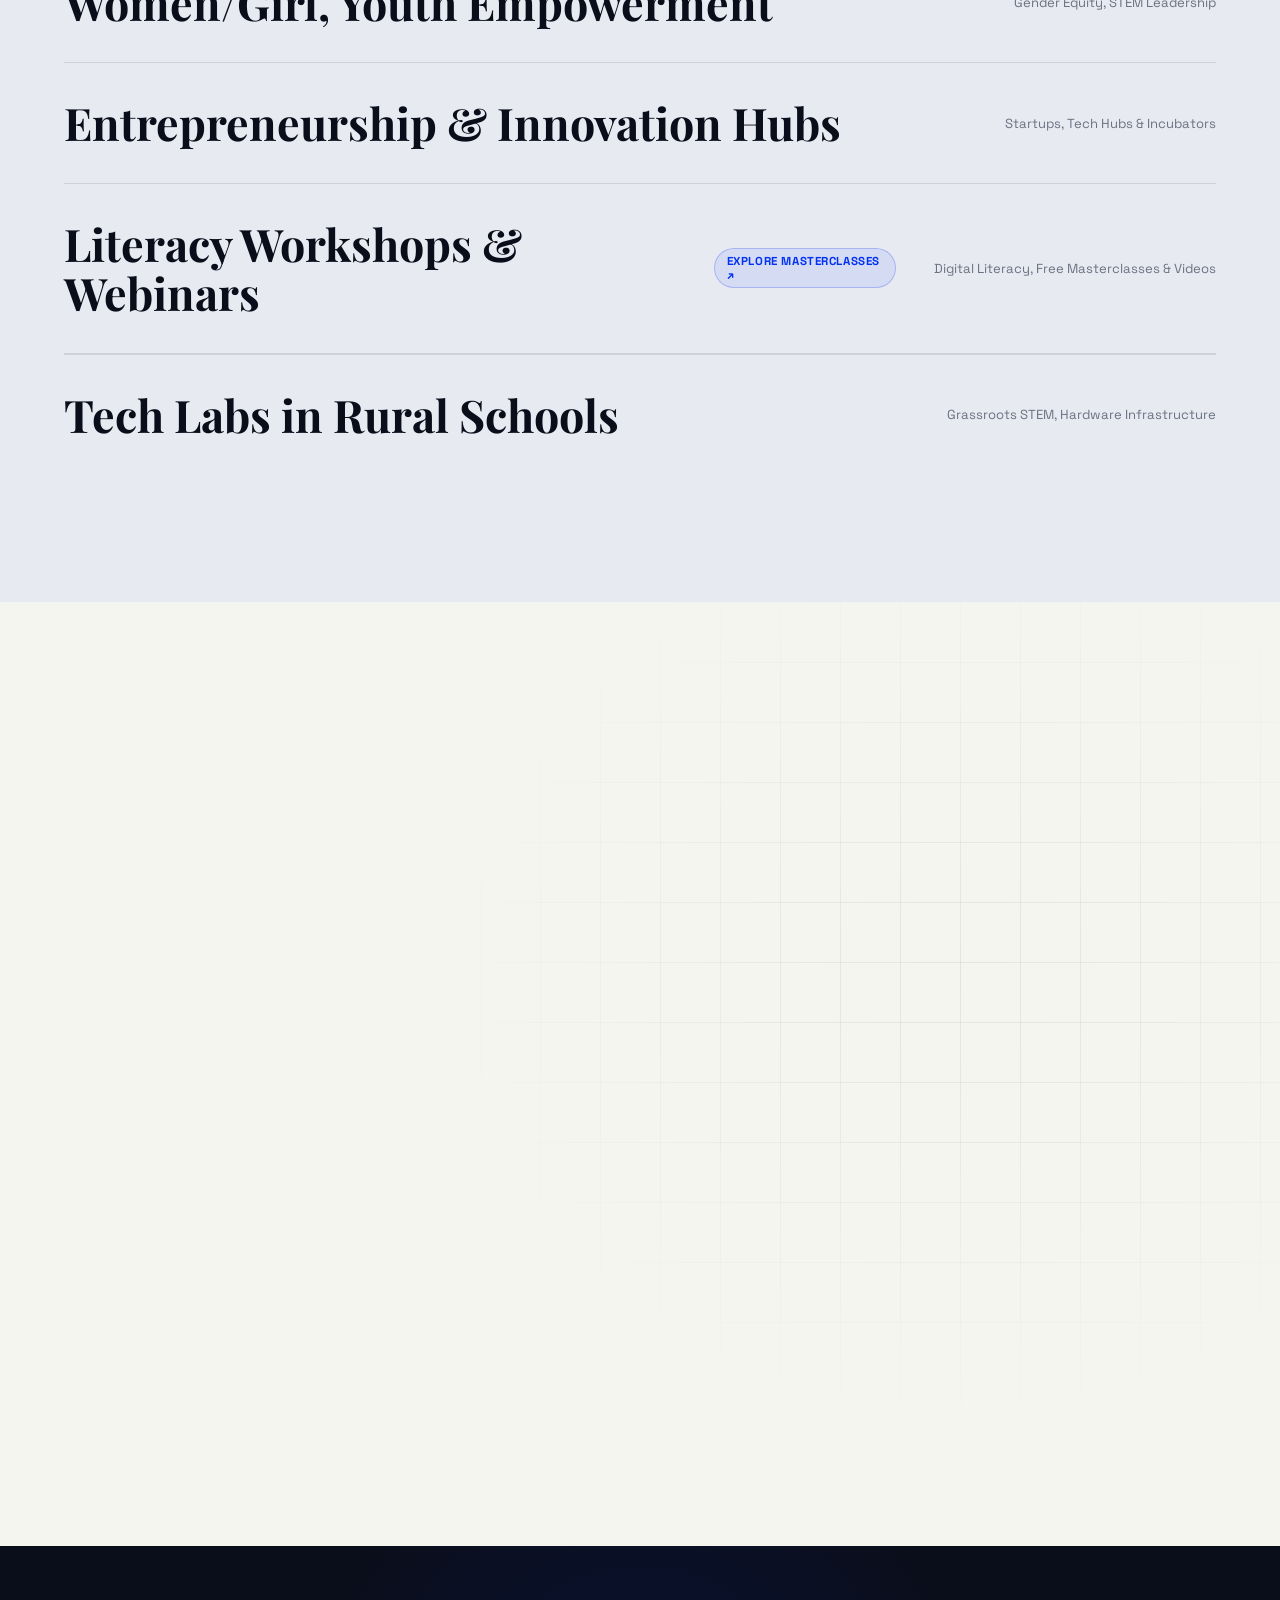
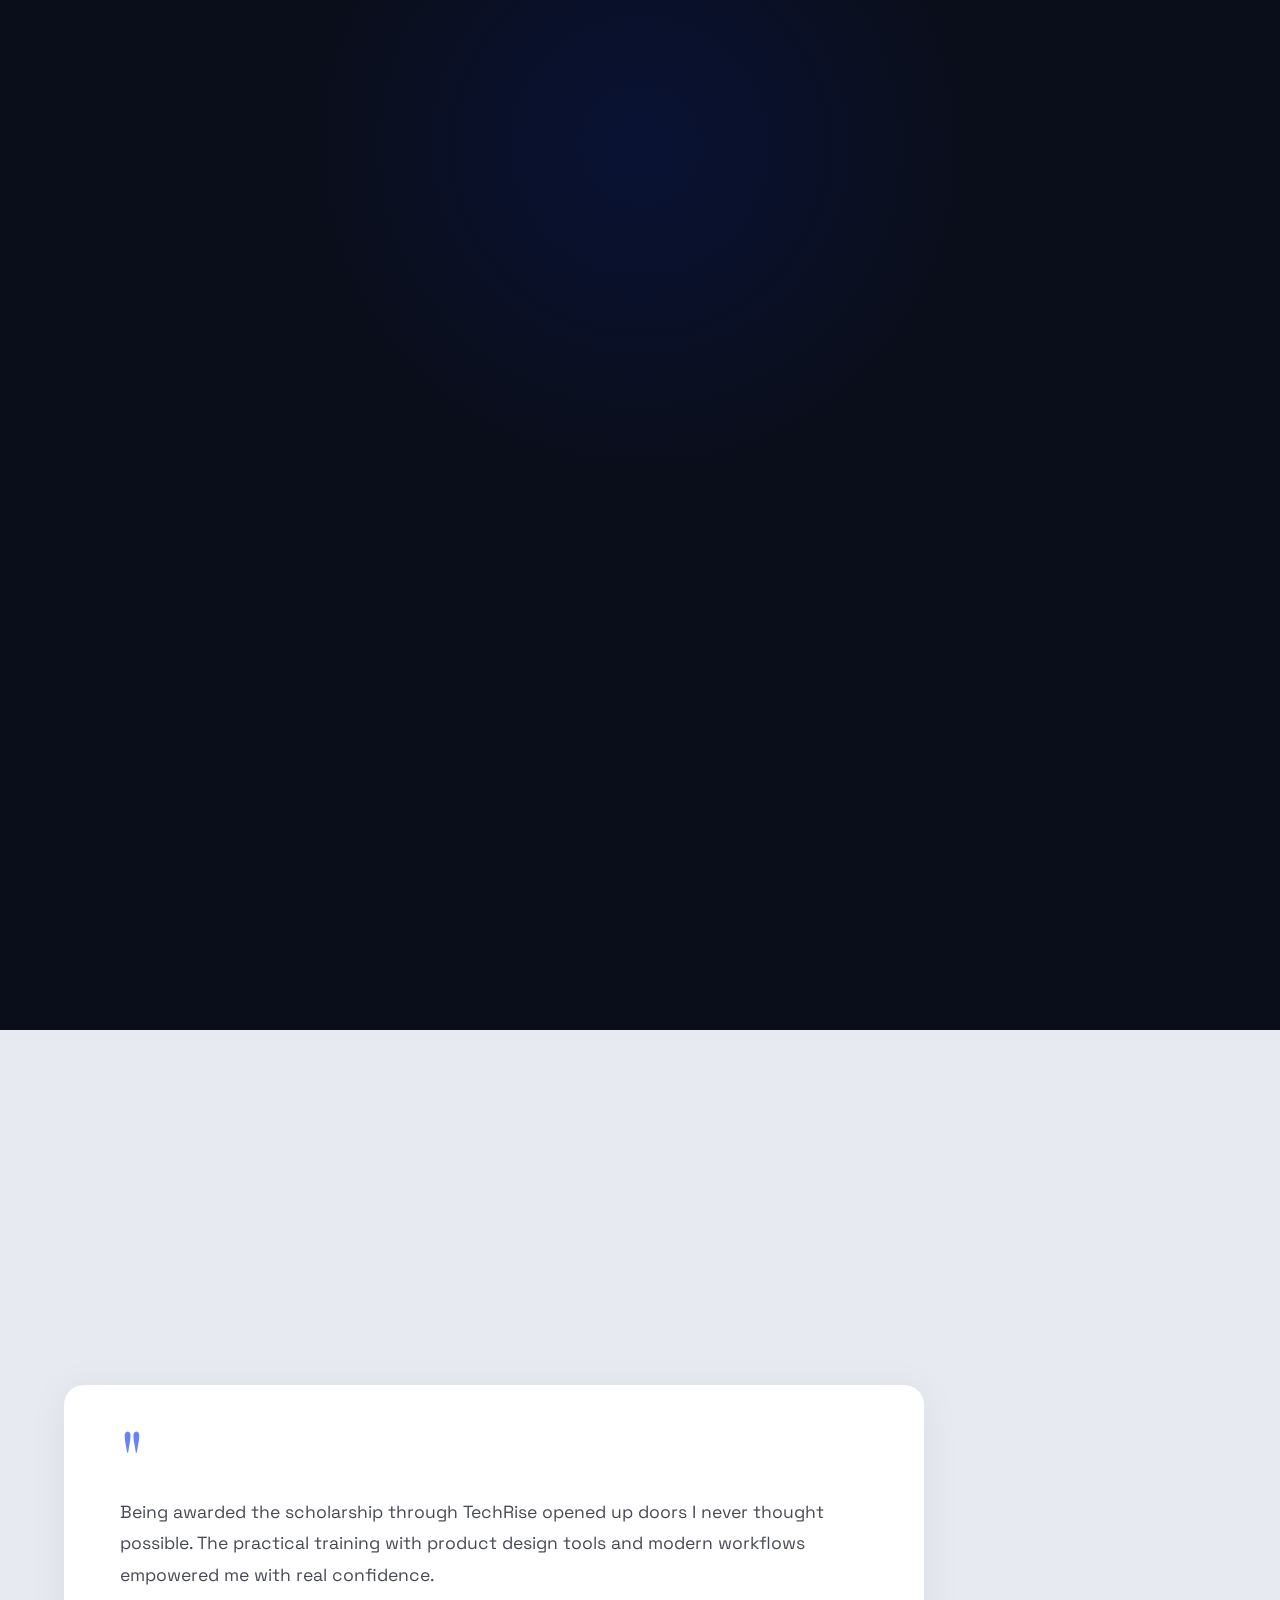
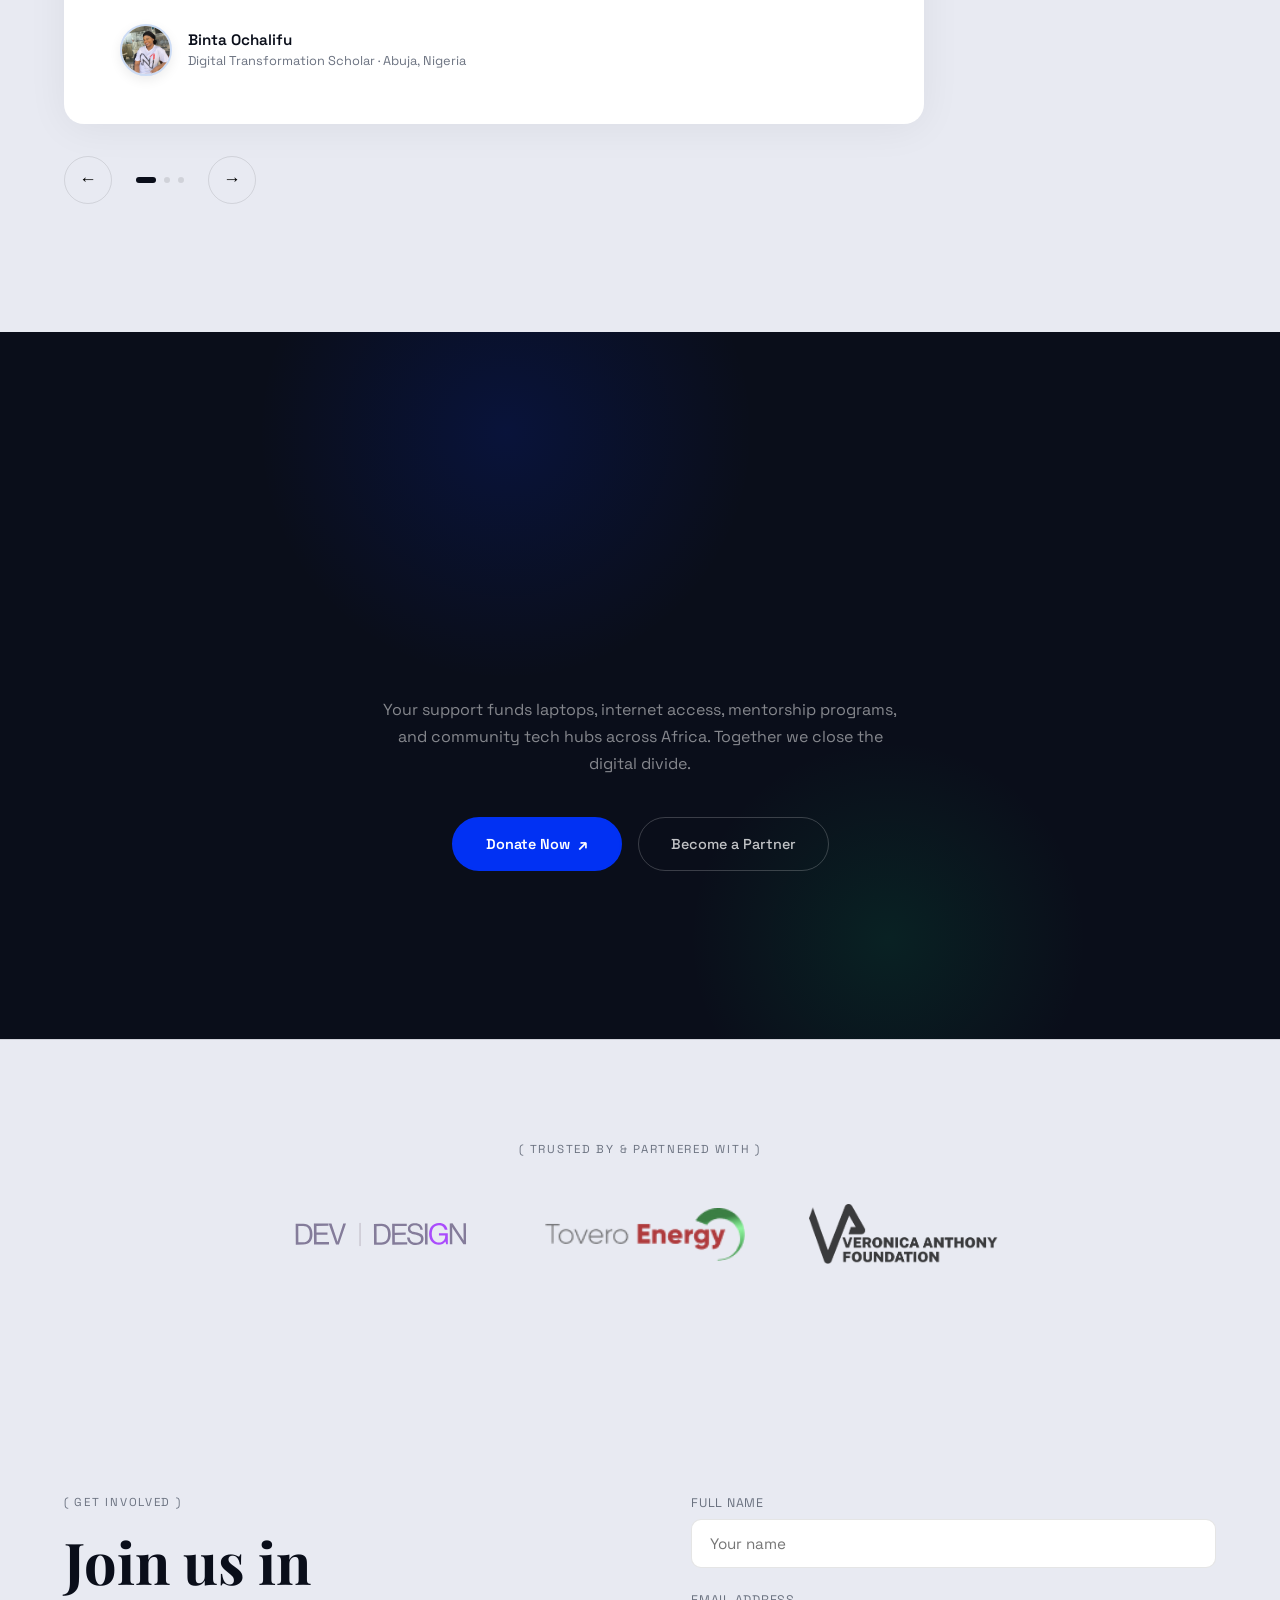
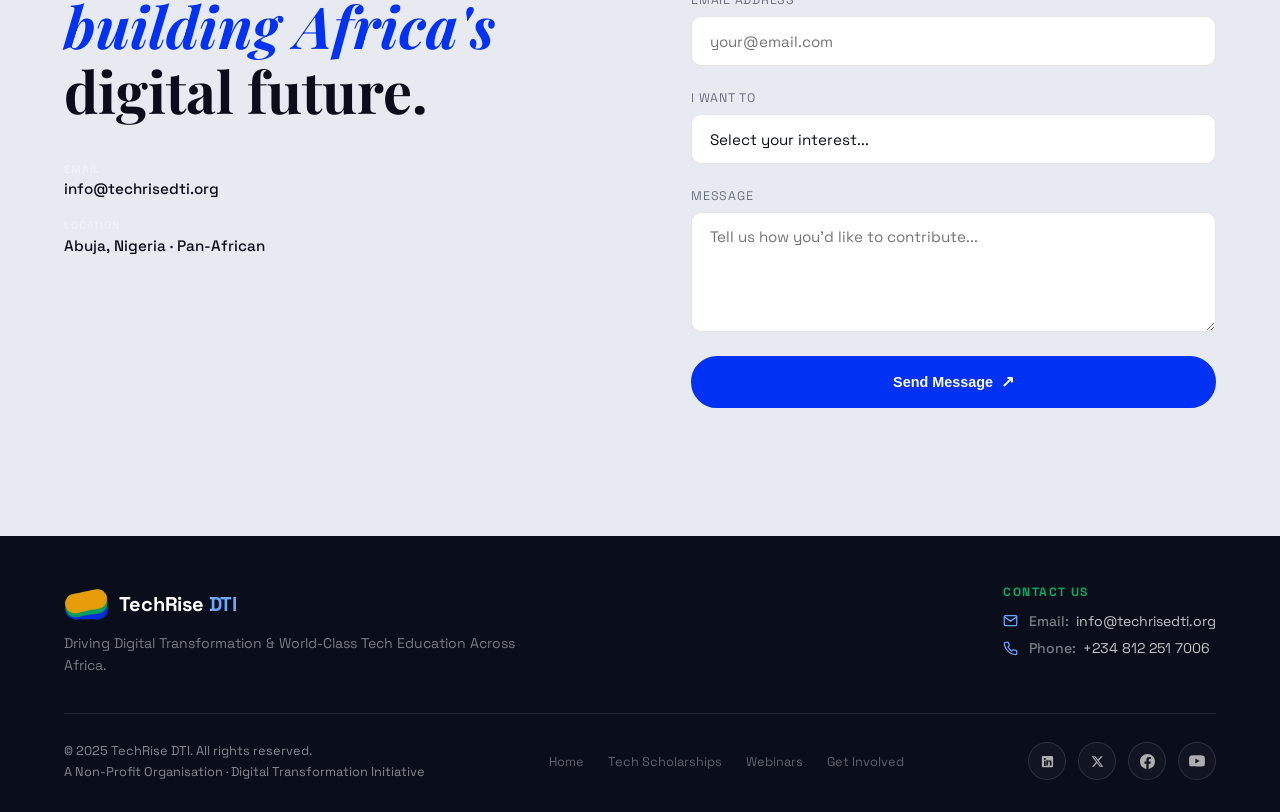
==== commit c4fdef7d: "dti" ====
--- a/index.html
+++ b/index.html
@@ -90,14 +90,18 @@
   <section class="hero" id="hero">
     <div class="hero-bg">
       <div class="hero-map-wrapper" id="hero-map-wrapper">
-        <img src="img/africa_map.jpg" alt="Digital map of Africa" class="hero-bg-img" />
+        <img src="img/africa_tech_network.jpg" alt="Digital map of Africa" class="hero-bg-img" />
         <div class="hero-map-nodes">
-          <div class="map-node" style="top: 50%; left: 47%;" data-city="Abuja"></div>
-          <div class="map-node" style="top: 54%; left: 45%;" data-city="Lagos"></div>
-          <div class="map-node" style="top: 56%; left: 62%;" data-city="Nairobi"></div>
-          <div class="map-node" style="top: 52%; left: 43%;" data-city="Accra"></div>
-          <div class="map-node" style="top: 77%; left: 55%;" data-city="Cape Town"></div>
-          <div class="map-node" style="top: 31%; left: 58%;" data-city="Cairo"></div>
+          <div class="map-node" style="top: 45%; left: 47%;" data-city="Abuja"></div>
+          <div class="map-node" style="top: 48%; left: 45%;" data-city="Lagos"></div>
+          <div class="map-node" style="top: 52%; left: 64%;" data-city="Nairobi"></div>
+          <div class="map-node" style="top: 48%; left: 41%;" data-city="Accra"></div>
+          <div class="map-node" style="top: 42%; left: 34%;" data-city="Dakar"></div>
+          <div class="map-node" style="top: 44%; left: 66%;" data-city="Addis Ababa"></div>
+          <div class="map-node" style="top: 54%; left: 60%;" data-city="Kigali"></div>
+          <div class="map-node" style="top: 76%; left: 58%;" data-city="Johannesburg"></div>
+          <div class="map-node" style="top: 84%; left: 54%;" data-city="Cape Town"></div>
+          <div class="map-node" style="top: 24%; left: 60%;" data-city="Cairo"></div>
         </div>
       </div>
       <div class="hero-bg-overlay"></div>
@@ -373,7 +377,7 @@
           <!-- Stats Row -->
           <div class="sas-stats-row">
             <div class="sas-stat-item">
-              <div class="sas-stat-value" data-target="100">0</div>
+              <div class="sas-stat-value" data-target="1000">0</div>
               <div class="sas-stat-suffix">+ Beneficiaries</div>
               <div class="sas-stat-label">Cohort 1</div>
             </div>
--- a/style.css
+++ b/style.css
@@ -544,7 +544,7 @@
   display: flex; flex-direction: column;
   justify-content: center;
   overflow: hidden;
-  background: var(--bg-dark);
+  background: #080c17;
 }
 
 .hero-bg {
@@ -553,36 +553,41 @@
 }
 
 .hero-map-wrapper {
-  position: absolute; inset: -25px;
+  position: absolute; inset: -20px;
+  display: flex;
+  align-items: center;
+  justify-content: center;
   will-change: transform;
-  animation: heroMapAmbient 22s ease-in-out infinite alternate;
+  animation: heroMapAmbient 24s ease-in-out infinite alternate;
 }
 
 @keyframes heroMapAmbient {
-  0%   { transform: scale(1.04) translate(0px, 0px) rotate(0deg); }
-  50%  { transform: scale(1.09) translate(-10px, -8px) rotate(0.4deg); }
-  100% { transform: scale(1.06) translate(10px, 6px) rotate(-0.3deg); }
+  0%   { transform: scale(1.02) translate(0px, 0px); }
+  50%  { transform: scale(1.06) translate(-6px, -4px); }
+  100% { transform: scale(1.03) translate(6px, 3px); }
 }
 
 .hero-bg-img {
   width: 100%; height: 100%;
   object-fit: cover;
-  opacity: 0.7;
-  animation: mapGlowPulse 6s ease-in-out infinite alternate;
+  object-position: center 46%;
+  opacity: 0.6;
+  filter: contrast(1.15) brightness(1.05);
+  animation: mapGlowPulse 8s ease-in-out infinite alternate;
 }
 
 @keyframes mapGlowPulse {
   0% {
-    filter: contrast(1.15) brightness(1.05) drop-shadow(0 0 15px rgba(0,174,102,0.3));
-    opacity: 0.65;
+    opacity: 0.54;
+    filter: contrast(1.12) brightness(1.0) drop-shadow(0 0 20px rgba(0, 198, 255, 0.2));
   }
   50% {
-    filter: contrast(1.35) brightness(1.28) drop-shadow(0 0 40px rgba(1,49,243,0.75)) drop-shadow(0 0 20px rgba(255,173,9,0.45));
-    opacity: 0.85;
+    opacity: 0.68;
+    filter: contrast(1.22) brightness(1.1) drop-shadow(0 0 35px rgba(1, 49, 243, 0.45)) drop-shadow(0 0 20px rgba(255, 173, 9, 0.25));
   }
   100% {
-    filter: contrast(1.2) brightness(1.12) drop-shadow(0 0 25px rgba(0,174,102,0.5));
-    opacity: 0.72;
+    opacity: 0.58;
+    filter: contrast(1.15) brightness(1.03) drop-shadow(0 0 25px rgba(0, 174, 102, 0.3));
   }
 }
 
@@ -595,16 +600,16 @@
 
 .map-node {
   position: absolute;
-  width: 8px; height: 8px;
+  width: 7px; height: 7px;
   border-radius: 50%;
+  background: var(--accent-cyan);
+  box-shadow: 0 0 10px var(--accent-cyan), 0 0 20px var(--accent-cyan);
+  transform: translate(-50%, -50%);
+}
+
+.map-node:nth-child(2n) {
   background: var(--accent-green);
   box-shadow: 0 0 10px var(--accent-green), 0 0 20px var(--accent-green);
-  transform: translate(-50%, -50%);
-}
-
-.map-node:nth-child(2n) {
-  background: var(--accent-blue);
-  box-shadow: 0 0 10px var(--accent-blue), 0 0 20px var(--accent-blue);
 }
 
 .map-node:nth-child(3n) {
@@ -619,28 +624,27 @@
   top: 50%; left: 50%;
   transform: translate(-50%, -50%);
   border-radius: 50%;
-  border: 1.5px solid rgba(0, 174, 102, 0.75);
-  animation: nodeRipple 3s cubic-bezier(0, 0.2, 0.8, 1) infinite;
+  border: 1.5px solid rgba(0, 198, 255, 0.75);
+  animation: nodeRipple 3.5s cubic-bezier(0, 0.2, 0.8, 1) infinite;
 }
 
 .map-node::after {
-  animation-delay: 1.5s;
-  border-color: rgba(1, 49, 243, 0.75);
+  animation-delay: 1.75s;
+  border-color: rgba(255, 173, 9, 0.75);
 }
 
 @keyframes nodeRipple {
-  0% { width: 8px; height: 8px; opacity: 1; }
-  100% { width: 44px; height: 44px; opacity: 0; }
-}
-
+  0% { width: 6px; height: 6px; opacity: 1; }
+  100% { width: 38px; height: 38px; opacity: 0; }
+}
+
+/* Scrim & Vignette: prevents the background from overshadowing text */
 .hero-bg-overlay {
   position: absolute; inset: 0;
-  background: linear-gradient(
-    160deg,
-    rgba(10,14,26,0.72) 0%,
-    rgba(10,14,26,0.35) 50%,
-    rgba(10,14,26,0.82) 100%
-  );
+  background:
+    radial-gradient(ellipse 70% 60% at 50% 50%, rgba(8, 12, 23, 0.75) 0%, rgba(8, 12, 23, 0.48) 50%, rgba(8, 12, 23, 0.9) 100%),
+    linear-gradient(180deg, rgba(8, 12, 23, 0.85) 0%, rgba(8, 12, 23, 0.2) 30%, rgba(8, 12, 23, 0.4) 70%, rgba(8, 12, 23, 0.98) 100%);
+  pointer-events: none;
 }
 
 .hero-particles {
@@ -659,14 +663,17 @@
 
 .hero-tag {
   display: inline-flex; align-items: center; gap: 0.6rem;
-  border: 1px solid rgba(1,49,243,0.4);
-  background: rgba(1,49,243,0.06);
+  border: 1px solid rgba(0, 198, 255, 0.35);
+  background: rgba(8, 12, 23, 0.65);
+  backdrop-filter: blur(12px);
+  -webkit-backdrop-filter: blur(12px);
   border-radius: 100px;
-  padding: 0.4rem 1rem;
+  padding: 0.45rem 1.15rem;
   font-size: 0.75rem; font-weight: 500;
   letter-spacing: 0.08em;
-  color: rgba(255,255,255,0.85);
+  color: rgba(255,255,255,0.92);
   margin-bottom: 2.5rem;
+  box-shadow: 0 4px 20px rgba(0,0,0,0.4);
 }
 
 .tag-dot {
@@ -679,18 +686,21 @@
 .hero-headline {
   display: flex; flex-direction: column;
   align-items: center;
-  gap: 0;
+  gap: 0.05em;
   font-family: var(--font-sans);
-  font-size: clamp(3rem, 9vw, 10rem);
-  font-weight: 700;
-  letter-spacing: -0.04em;
-  line-height: 0.92;
-  color: rgba(210,230,255,0.88);
+  font-size: clamp(2.8rem, 8.5vw, 9rem);
+  font-weight: 800;
+  letter-spacing: -0.03em;
+  line-height: 0.95;
   text-transform: uppercase;
   max-width: 100%;
 }
 
-.headline-line { display: flex; align-items: center; gap: 0.3em; flex-wrap: wrap; justify-content: center; max-width: 100%; }
+.headline-line {
+  display: flex; align-items: center; gap: 0.3em; flex-wrap: wrap; justify-content: center; max-width: 100%;
+  color: #ffffff;
+  text-shadow: 0 4px 30px rgba(0, 0, 0, 0.85), 0 2px 8px rgba(0, 0, 0, 0.9);
+}
 
 .headline-mid {
   display: flex; align-items: center;
@@ -722,10 +732,13 @@
 .headline-img-wrap:hover .headline-img { transform: scale(1); }
 
 .headline-accent {
-  background: linear-gradient(135deg, #ffffff 0%, #ffffff 20%, #00ae66 60%, #ffad09 100%);
+  display: inline-block;
+  background: linear-gradient(135deg, #ffffff 0%, #00d4ff 30%, #00e676 65%, #ffb800 100%);
   -webkit-background-clip: text;
+  background-clip: text;
   -webkit-text-fill-color: transparent;
-  filter: drop-shadow(0 0 25px rgba(0, 174, 102, 0.45));
+  text-shadow: none !important;
+  filter: drop-shadow(0 2px 18px rgba(0, 212, 255, 0.45)) drop-shadow(0 4px 20px rgba(0, 0, 0, 0.9));
 }
 
 .hero-footer {
@@ -735,11 +748,13 @@
   border-top: 1px solid var(--border-light);
   padding: 1.75rem clamp(1.5rem, 4vw, 3rem);
   margin-top: 2rem;
+  background: linear-gradient(180deg, transparent 0%, rgba(8, 12, 23, 0.4) 100%);
 }
 
 .hero-desc, .hero-services-label, .hero-services span,
 .hero-footer-right a, .hero-footer-right span {
-  font-size: 0.82rem; color: rgba(255,255,255,0.55);
+  text-shadow: 0 2px 12px rgba(0, 0, 0, 0.85);
+  font-size: 0.82rem; color: rgba(255,255,255,0.7);
   line-height: 1.7;
 }
 .hero-services-label {
@@ -5271,6 +5286,9 @@
 
   /* --- Navbar --- */
   .nav-dropdown { display: none; }
+  .nav-cta { display: none !important; }
+  .nav-center { margin-left: auto; }
+  .nav-menu-btn { cursor: pointer; padding-right: 0; }
 
   /* --- Hero --- */
   .hero-headline { font-size: clamp(1.5rem, 7.5vw, 3rem); letter-spacing: -0.03em; }
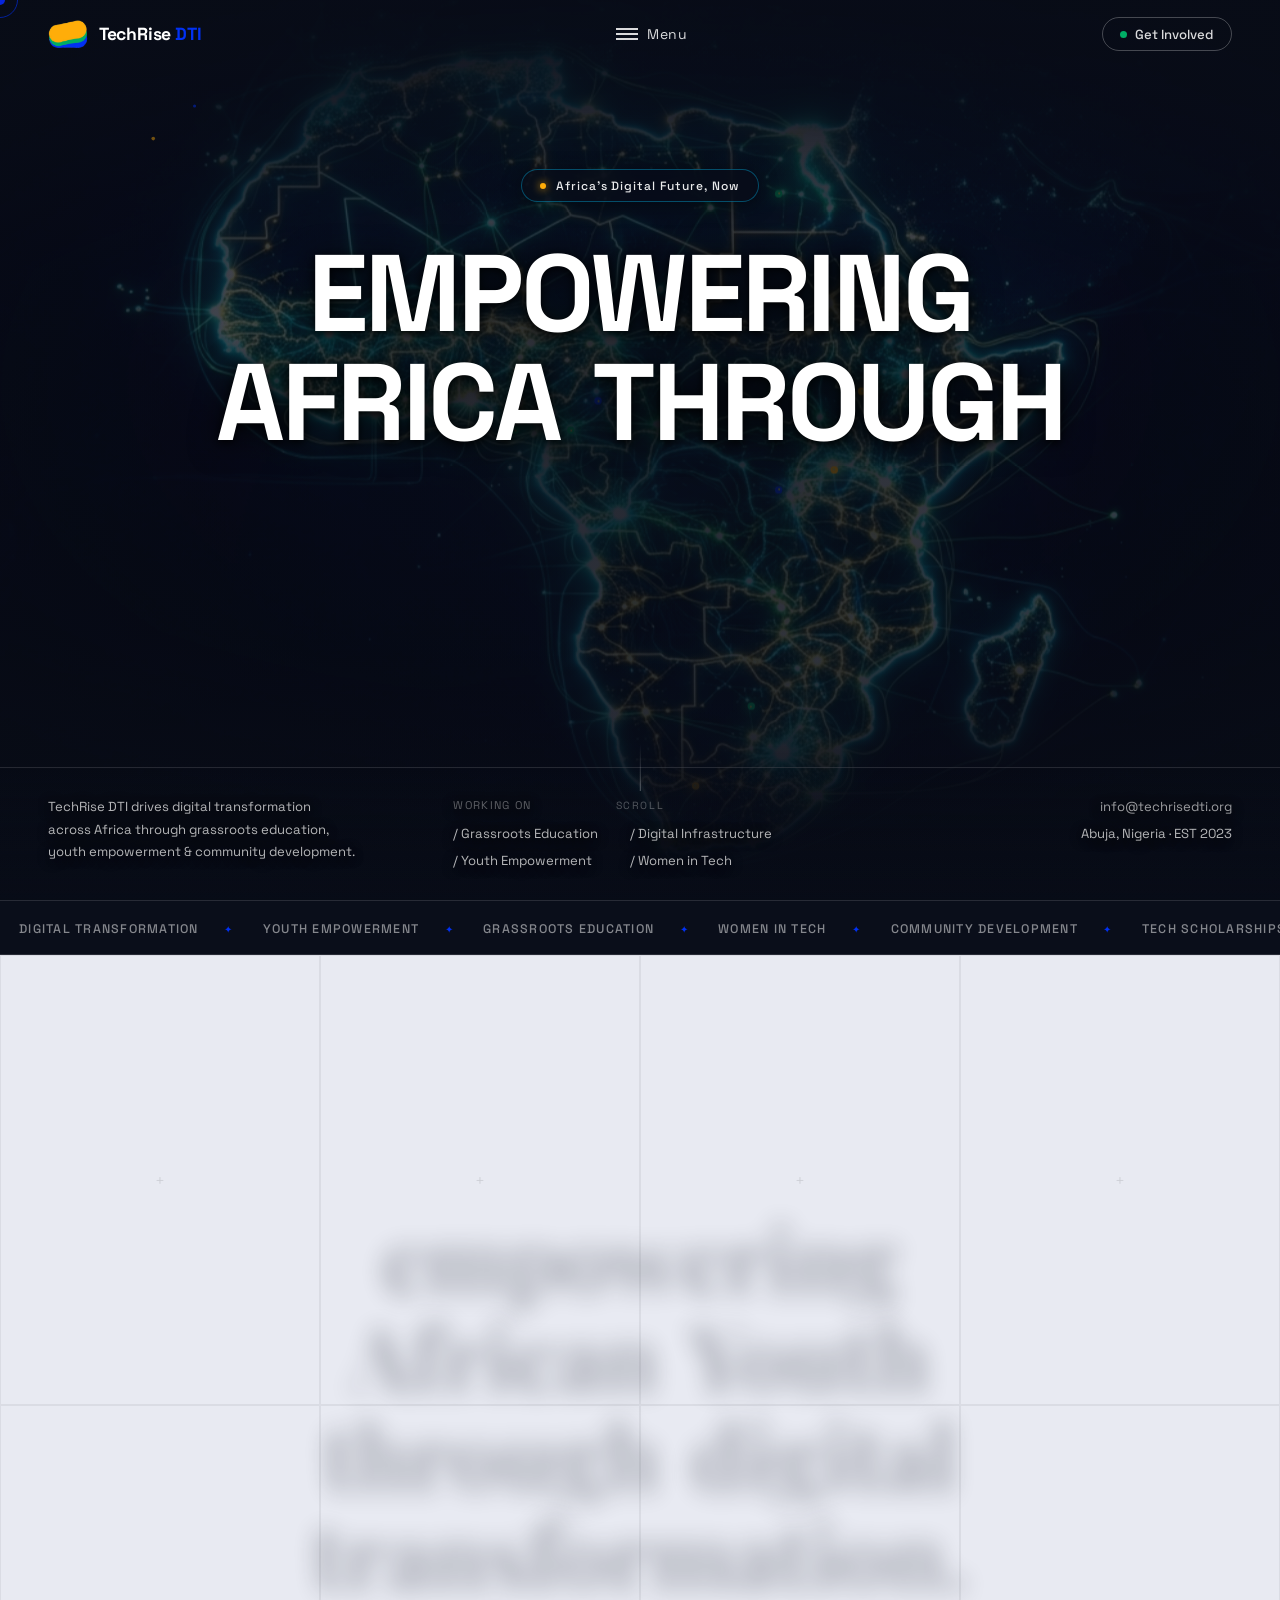
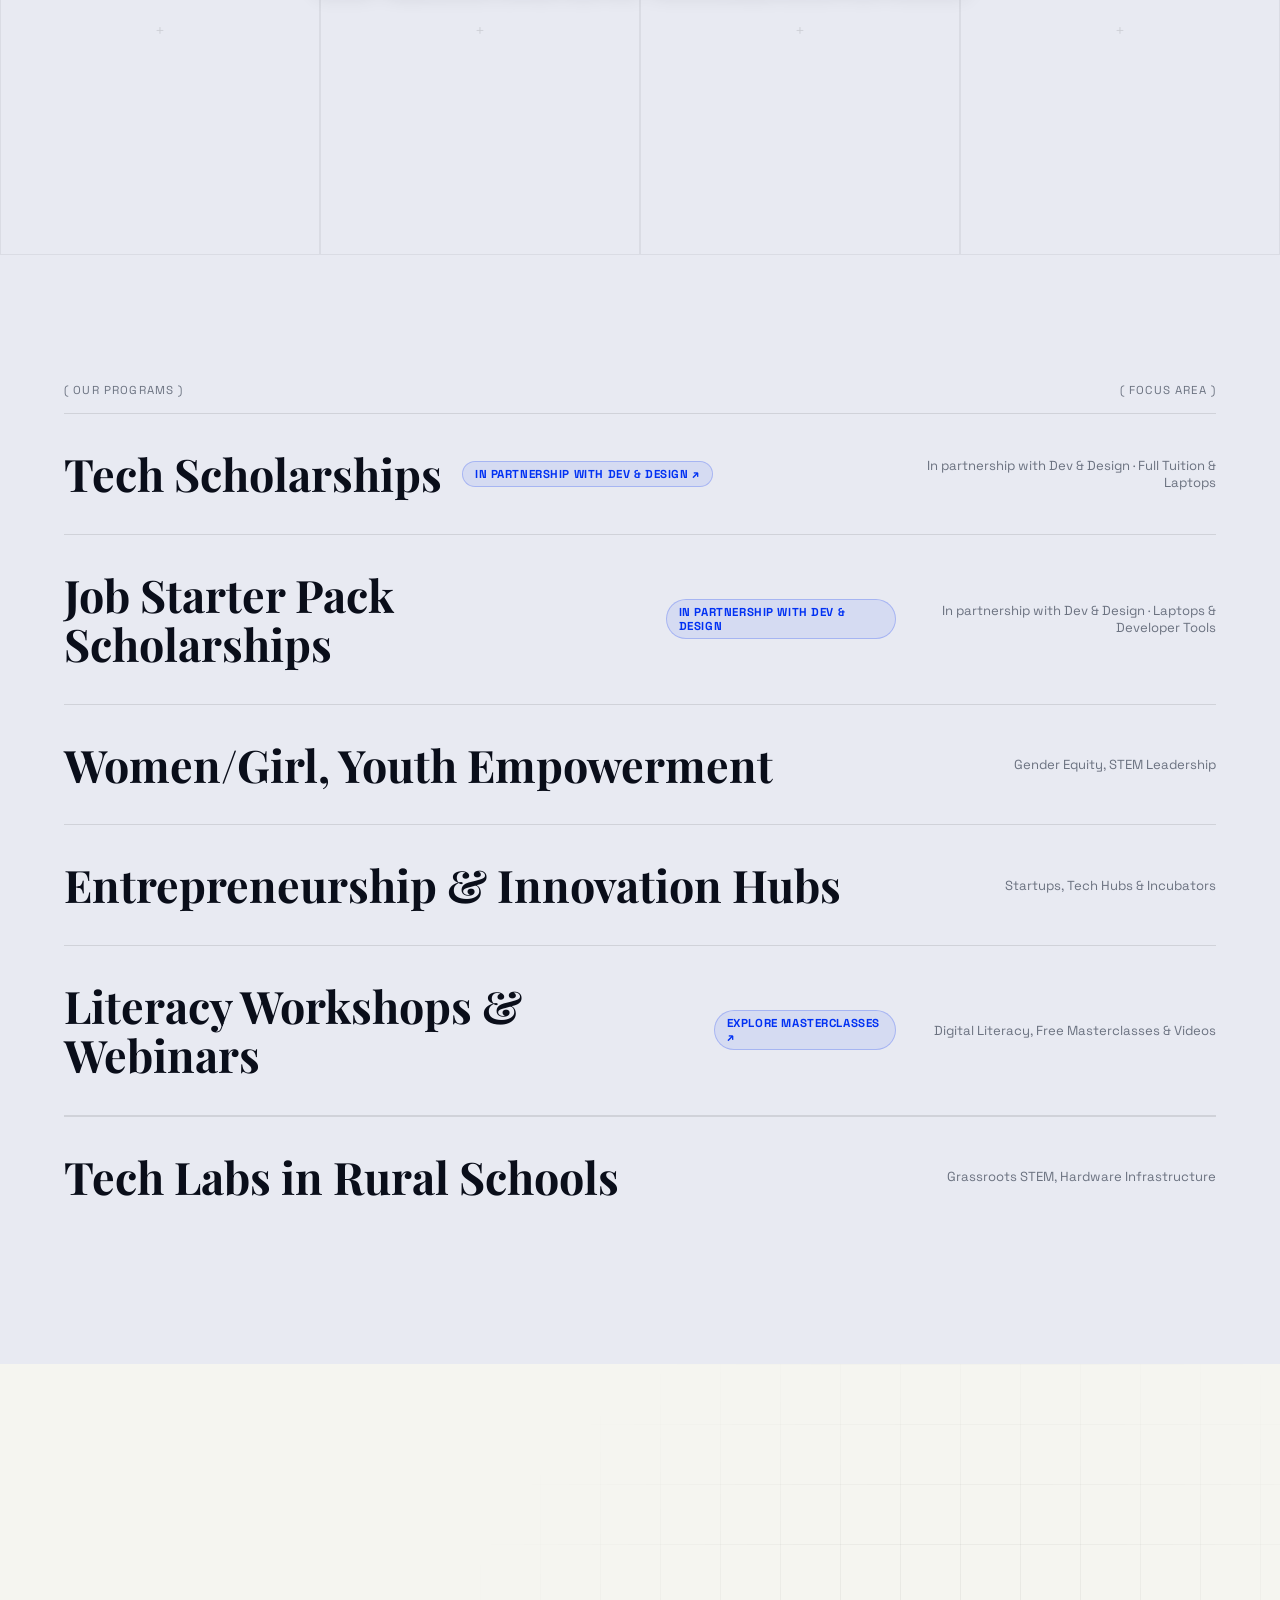
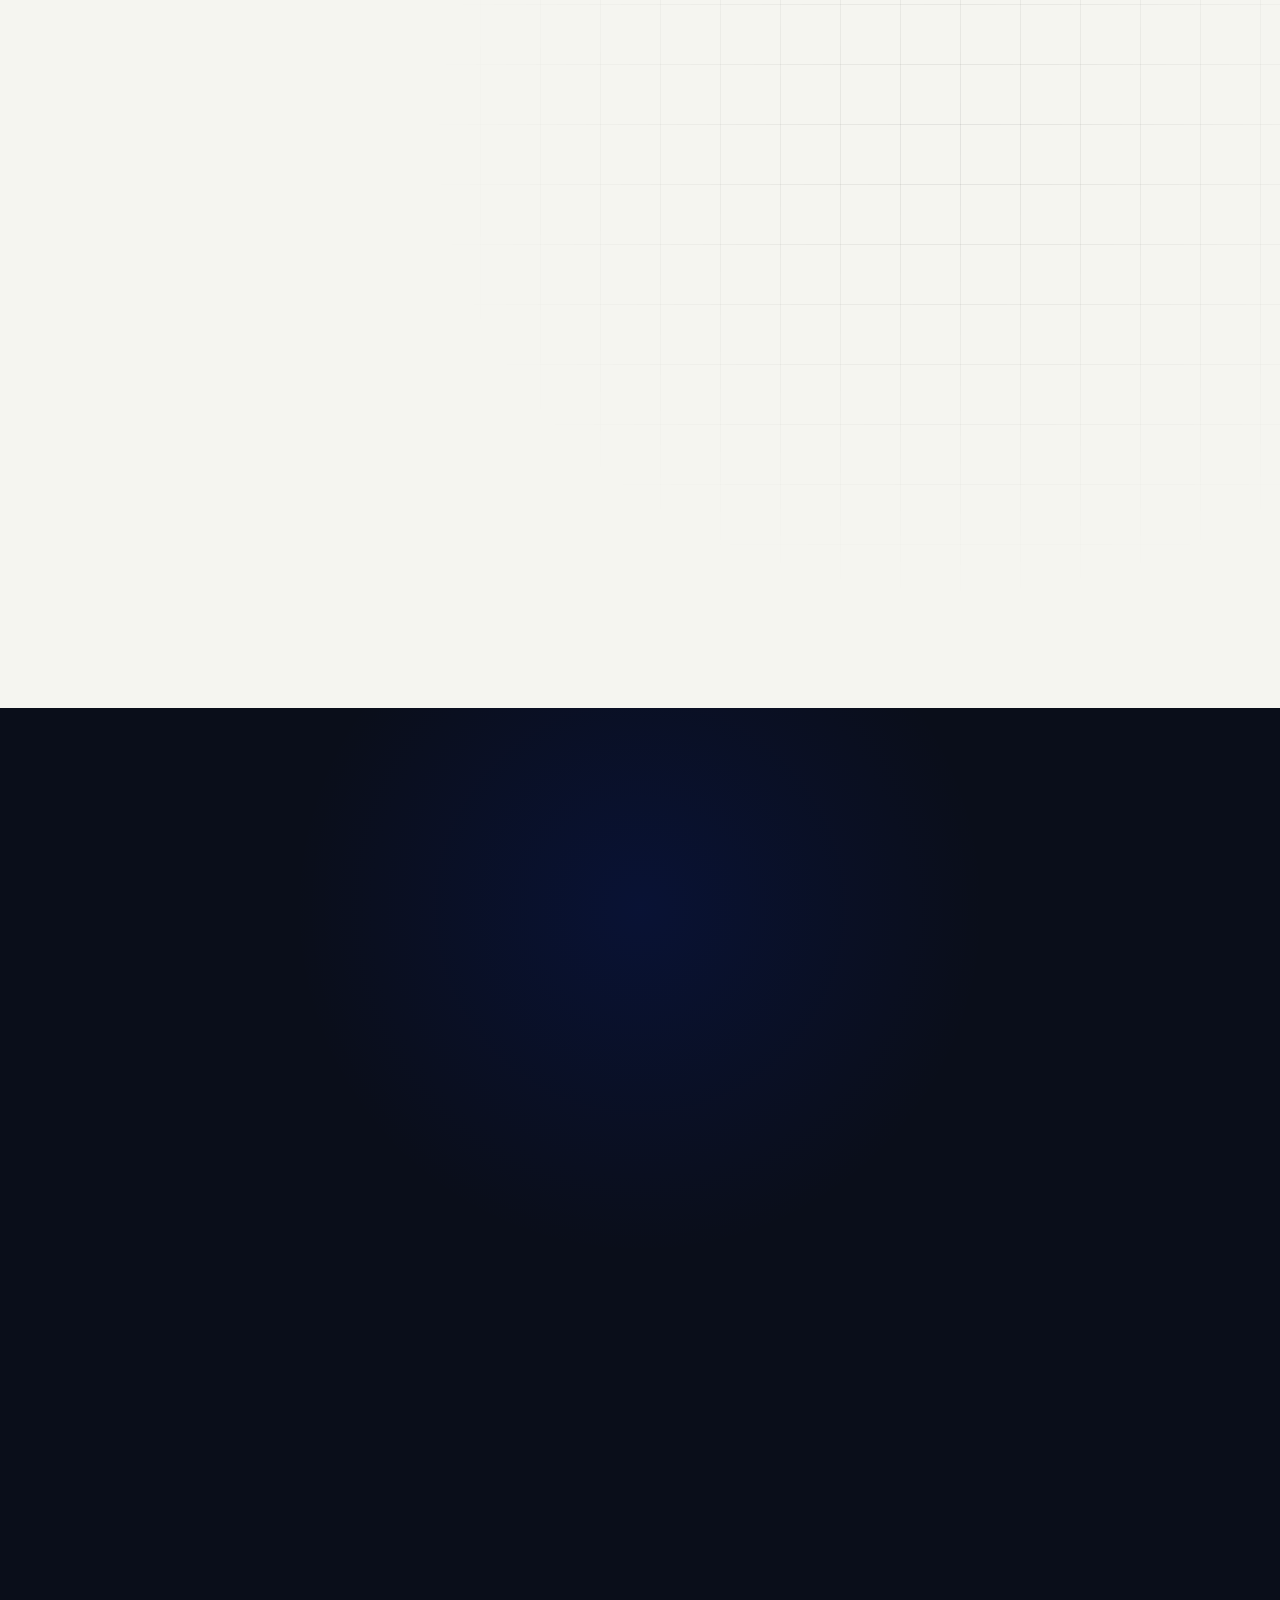
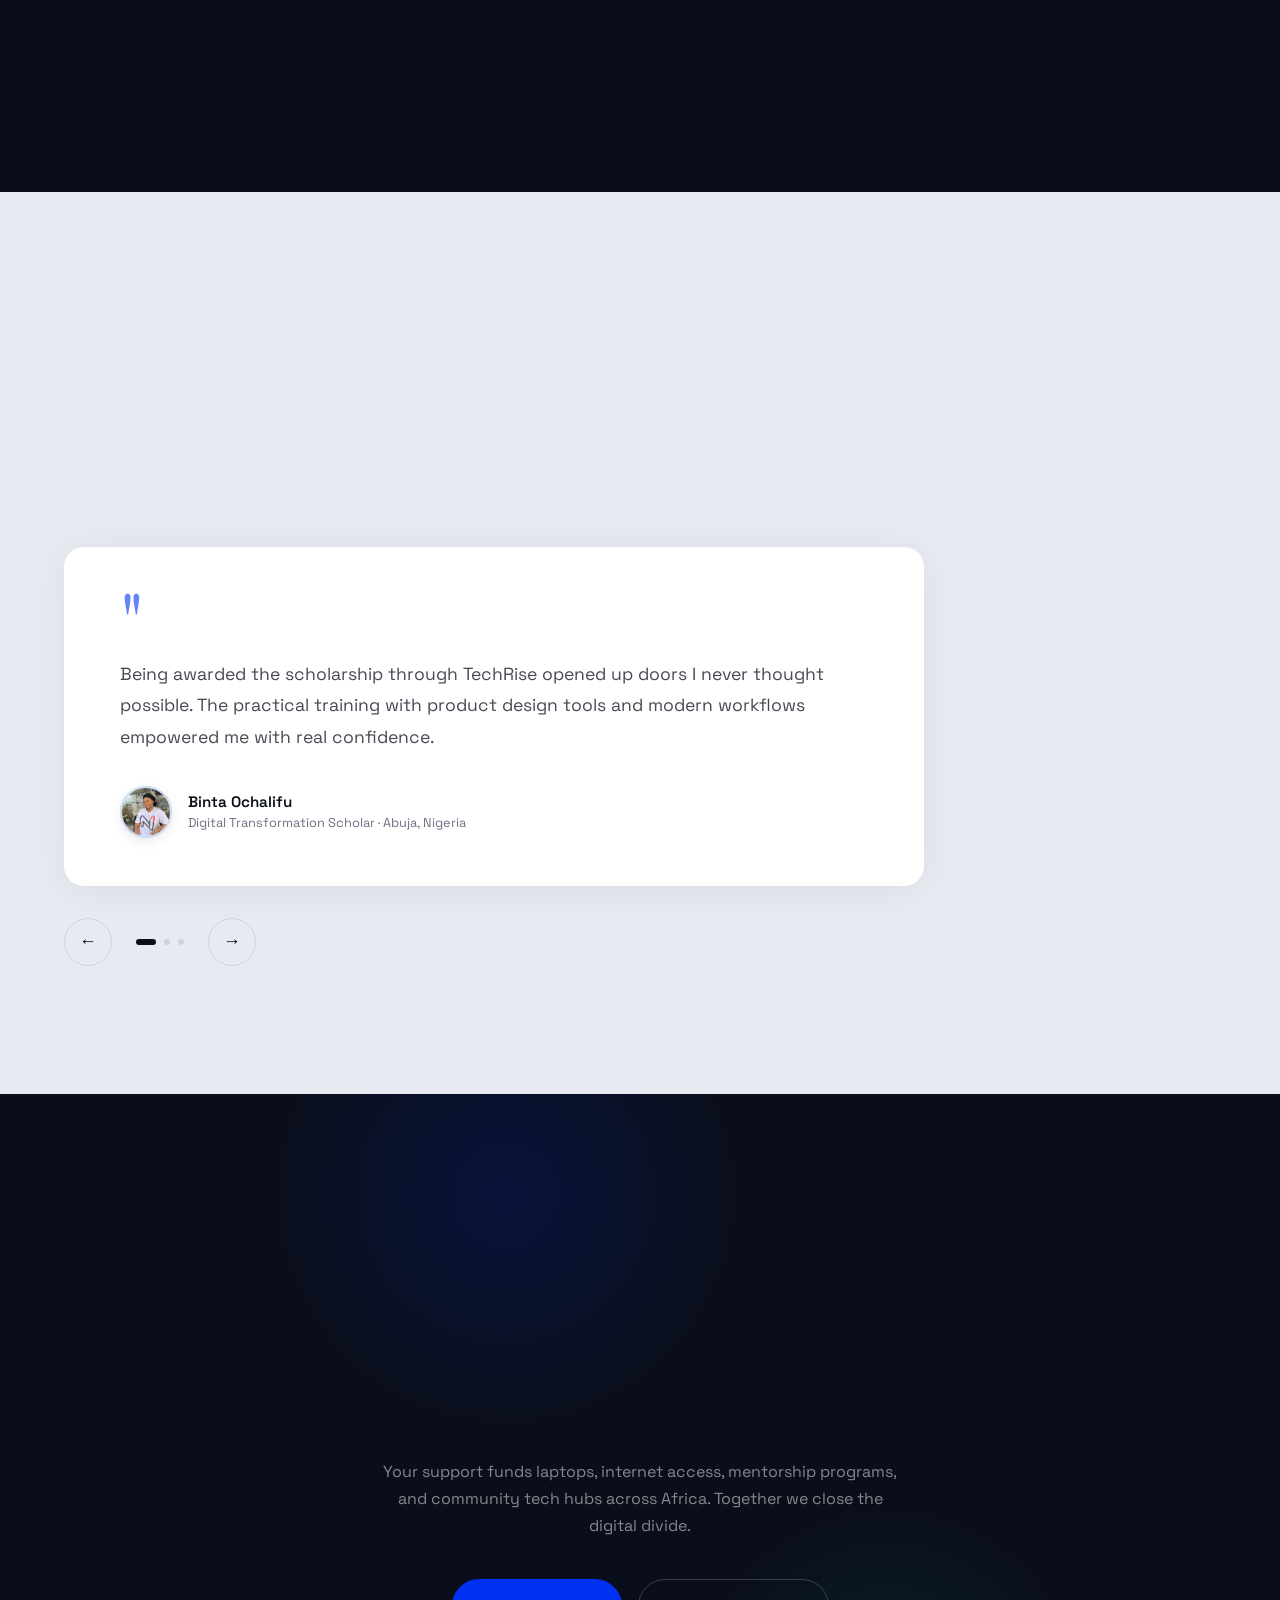
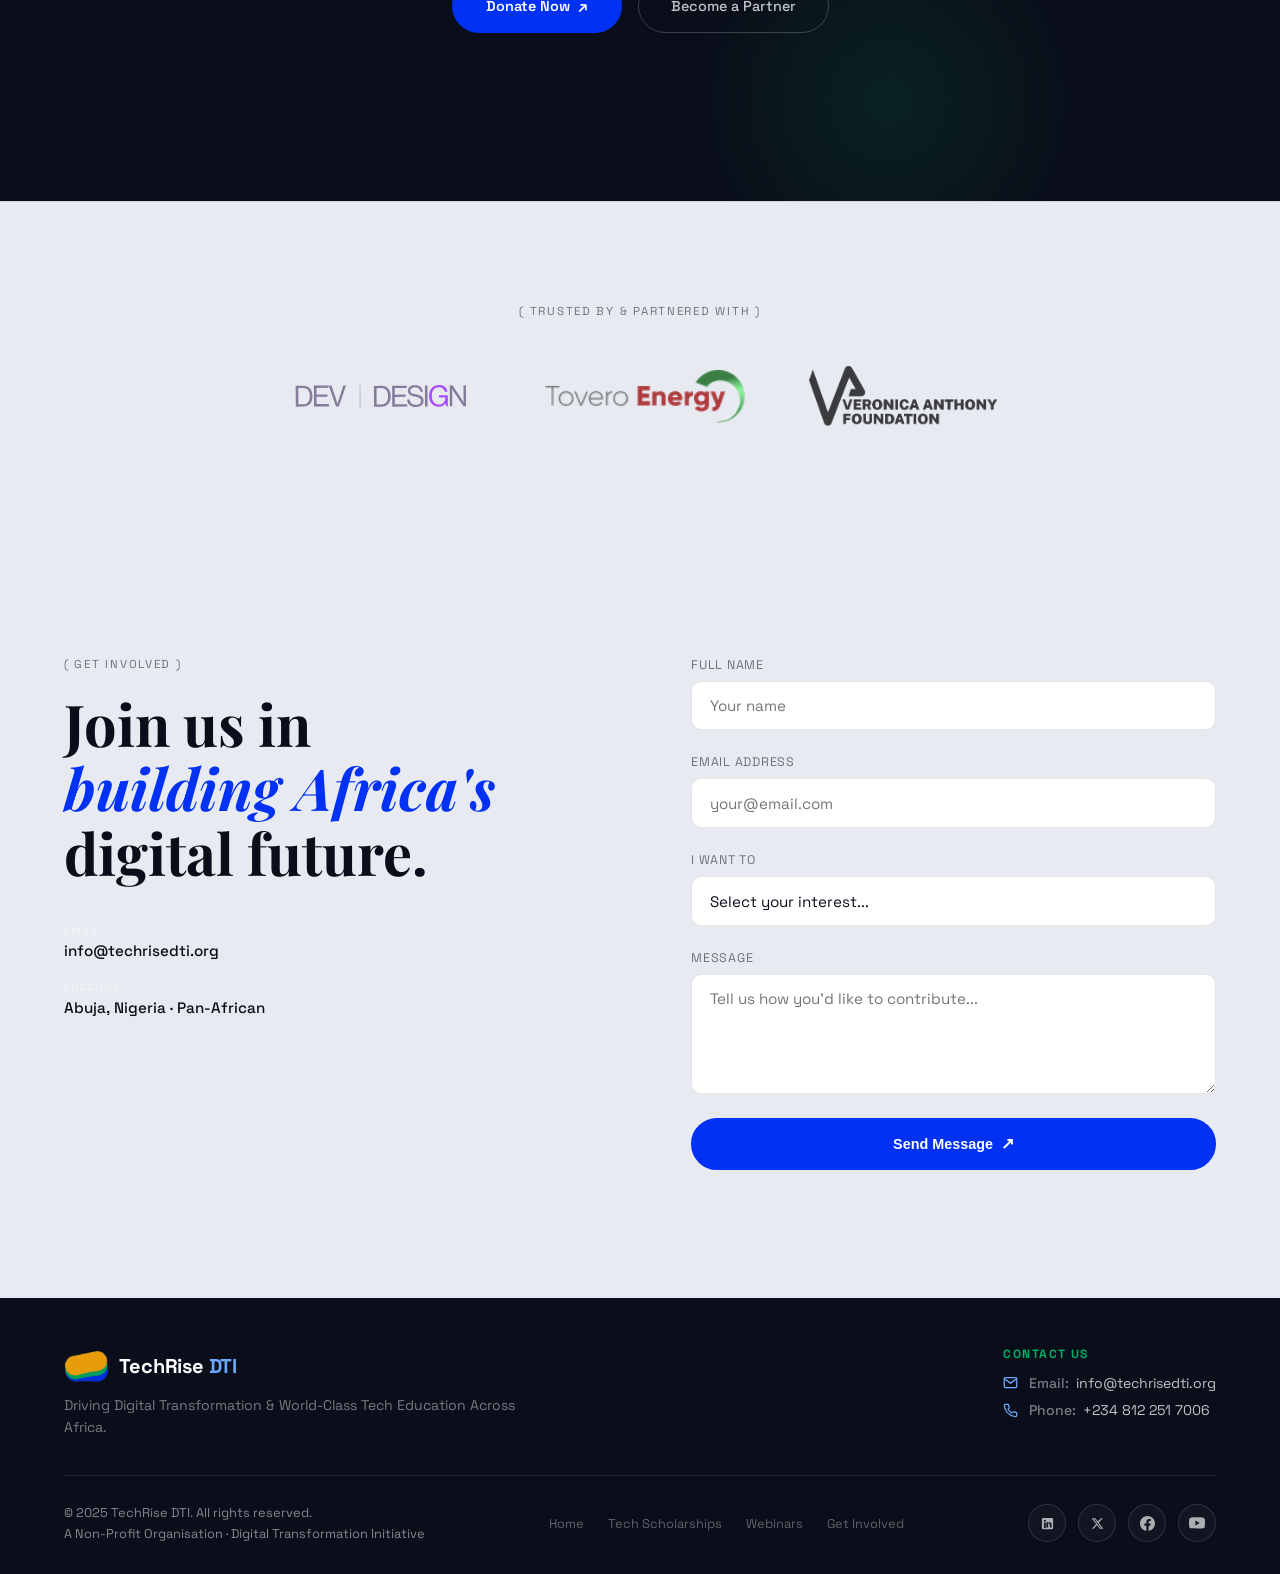
==== commit 184bf983: "dti" ====
--- a/index.html
+++ b/index.html
@@ -168,11 +168,11 @@
     </div>
   </div>
 
-  <!-- ══ UPCOMING WEBINAR SPOTLIGHT — HOMEPAGE ════════════ -->
+  <!-- ══ UPCOMING WEBINAR SPOTLIGHT — HOMEPAGE (COMMENTED OUT) ════════════
   <section class="hw-section" id="upcoming-webinar-home">
     <div class="hw-inner">
 
-      <!-- Left: Content -->
+      [Left: Content]
       <div class="hw-content reveal-up">
         <div class="hw-eyebrow">
           <span class="hw-eyebrow-dot"></span>
@@ -214,7 +214,7 @@
         </div>
       </div>
 
-      <!-- Right: Visual Card -->
+      [Right: Visual Card]
       <div class="hw-visual reveal-up" data-delay="0.1">
         <div class="hw-card">
           <div class="hw-card-header">
@@ -247,12 +247,13 @@
             Secure Your Spot →
           </a>
         </div>
-        <!-- Decorative glow -->
+        [Decorative glow]
         <div class="hw-card-glow"></div>
       </div>
 
     </div>
   </section>
+  -->
 
   <section class="about-blur-section" id="about">
     <div class="blur-bg-grid">
@@ -394,7 +395,7 @@
 
           <!-- CTA Buttons -->
           <div class="sas-cta-row">
-            <a href="#contact" class="sas-btn-primary">
+            <a href="https://bit.ly/SAS_Programme" target="_blank" rel="noopener noreferrer" class="sas-btn-primary">
               <span>Register for Cohort 2</span>
               <svg width="16" height="16" viewBox="0 0 24 24" fill="none" stroke="currentColor" stroke-width="2.5"><path d="M5 12h14M12 5l7 7-7 7"/></svg>
             </a>
@@ -434,7 +435,7 @@
               <svg width="14" height="14" viewBox="0 0 24 24" fill="none" stroke="currentColor" stroke-width="2"><circle cx="12" cy="12" r="10"/><polyline points="12 6 12 12 16 14"/></svg>
               Registration Closing Soon
             </div>
-            <a href="#contact" class="sas-card-register-btn">Register Now →</a>
+            <a href="https://bit.ly/SAS_Programme" target="_blank" rel="noopener noreferrer" class="sas-card-register-btn">Register Now →</a>
           </div>
 
           <!-- Decorative glow orb -->
--- a/style.css
+++ b/style.css
@@ -2159,13 +2159,6 @@
   .sas-stat-divider {
     display: none;
   }
-  .sas-visual {
-    height: 320px;
-  }
-  .sas-card {
-    width: 230px;
-    padding: 1.1rem;
-  }
 }
 
 /* ── CONTACT SECTION ────────────────────────────────────── */
@@ -2403,7 +2396,12 @@
 }
 
 @media (max-width: 768px) {
-  .hero-headline { font-size: clamp(1.5rem, 7.5vw, 3rem); letter-spacing: -0.03em; }
+  .hero-headline {
+    font-size: clamp(2.3rem, 9.5vw, 4.2rem);
+    font-weight: 900;
+    line-height: 0.96;
+    letter-spacing: -0.035em;
+  }
   .hero-footer { grid-template-columns: 1fr; gap: 1.5rem; }
   .hero-footer-right { align-items: flex-start; }
 
@@ -5291,7 +5289,14 @@
   .nav-menu-btn { cursor: pointer; padding-right: 0; }
 
   /* --- Hero --- */
-  .hero-headline { font-size: clamp(1.5rem, 7.5vw, 3rem); letter-spacing: -0.03em; }
+  .hero-headline {
+    font-size: clamp(2.4rem, 9vw, 4.2rem);
+    font-weight: 900;
+    line-height: 0.96;
+    letter-spacing: -0.035em;
+  }
+  .headline-line { font-weight: 900; }
+  .headline-accent { font-weight: 900; }
   .headline-img-wrap { width: clamp(80px, 18vw, 160px); }
   .hero-footer {
     grid-template-columns: 1fr;
@@ -5300,7 +5305,7 @@
   }
   .hero-footer-right { display: none; }
   .hero-services { flex-direction: column; gap: 0.5rem; }
-  .hero-content { padding-top: 90px; }
+  .hero-content { padding-top: 85px; }
 
   /* --- Marquee --- */
   .marquee-content span { padding: 0 0.75rem; }
@@ -5337,8 +5342,7 @@
     gap: 1.25rem;
   }
   .sas-stat-divider { display: none; }
-  .sas-visual { height: 320px; }
-  .sas-card { width: 230px; padding: 1.1rem; }
+  .sas-visual { display: none !important; }
   .sas-cta-row { flex-direction: column; align-items: stretch; }
   .sas-btn-primary, .sas-btn-ghost { justify-content: center; }
 
@@ -5441,7 +5445,11 @@
    ──────────────────────────────────────────────────────────── */
 @media (max-width: 640px) {
   /* --- Hero --- */
-  .hero-headline { font-size: clamp(1.5rem, 7.5vw, 3rem); }
+  .hero-headline {
+    font-size: clamp(2.2rem, 9.5vw, 3.8rem);
+    font-weight: 900;
+    line-height: 0.96;
+  }
   .headline-img-wrap { display: none; }
   .hero-tag { font-size: 0.68rem; }
   .hero-scroll-hint { display: none; }
@@ -5506,9 +5514,14 @@
   .menu-label { font-size: 0.78rem; }
 
   /* --- Hero --- */
-  .hero-content { padding-top: 80px; padding-left: 1rem; padding-right: 1rem; }
-  .hero-headline { font-size: clamp(1.4rem, 7vw, 2.5rem); letter-spacing: -0.03em; }
-  .hero-tag { font-size: 0.62rem; padding: 0.3rem 0.75rem; }
+  .hero-content { padding-top: 75px; padding-left: 1rem; padding-right: 1rem; }
+  .hero-headline {
+    font-size: clamp(2.1rem, 10vw, 3.2rem);
+    font-weight: 900;
+    line-height: 0.96;
+    letter-spacing: -0.035em;
+  }
+  .hero-tag { font-size: 0.65rem; padding: 0.3rem 0.75rem; margin-bottom: 1.5rem; }
   .hero-footer { padding: 1rem; }
 
   /* --- Marquee --- */
@@ -5522,8 +5535,6 @@
   /* --- SAS --- */
   .sas-section { padding: 3rem 1rem; }
   .sas-title { font-size: clamp(2.2rem, 13vw, 4rem); }
-  .sas-visual { height: 280px; }
-  .sas-glow-orb { width: 200px; height: 200px; }
 
   /* --- Contact --- */
   .contact-section { padding: 3rem 1rem; }
@@ -5604,7 +5615,11 @@
    ≤ 380px  —  Very small phones (SE, Galaxy A-series)
    ──────────────────────────────────────────────────────────── */
 @media (max-width: 380px) {
-  .hero-headline { font-size: clamp(1.3rem, 7vw, 2.2rem); }
+  .hero-headline {
+    font-size: clamp(1.85rem, 10.5vw, 2.5rem);
+    font-weight: 900;
+    line-height: 0.96;
+  }
   .hero-tag { display: none; }
   .hw-title { font-size: 1.6rem; }
   .sas-title { font-size: clamp(1.8rem, 14vw, 3rem); }
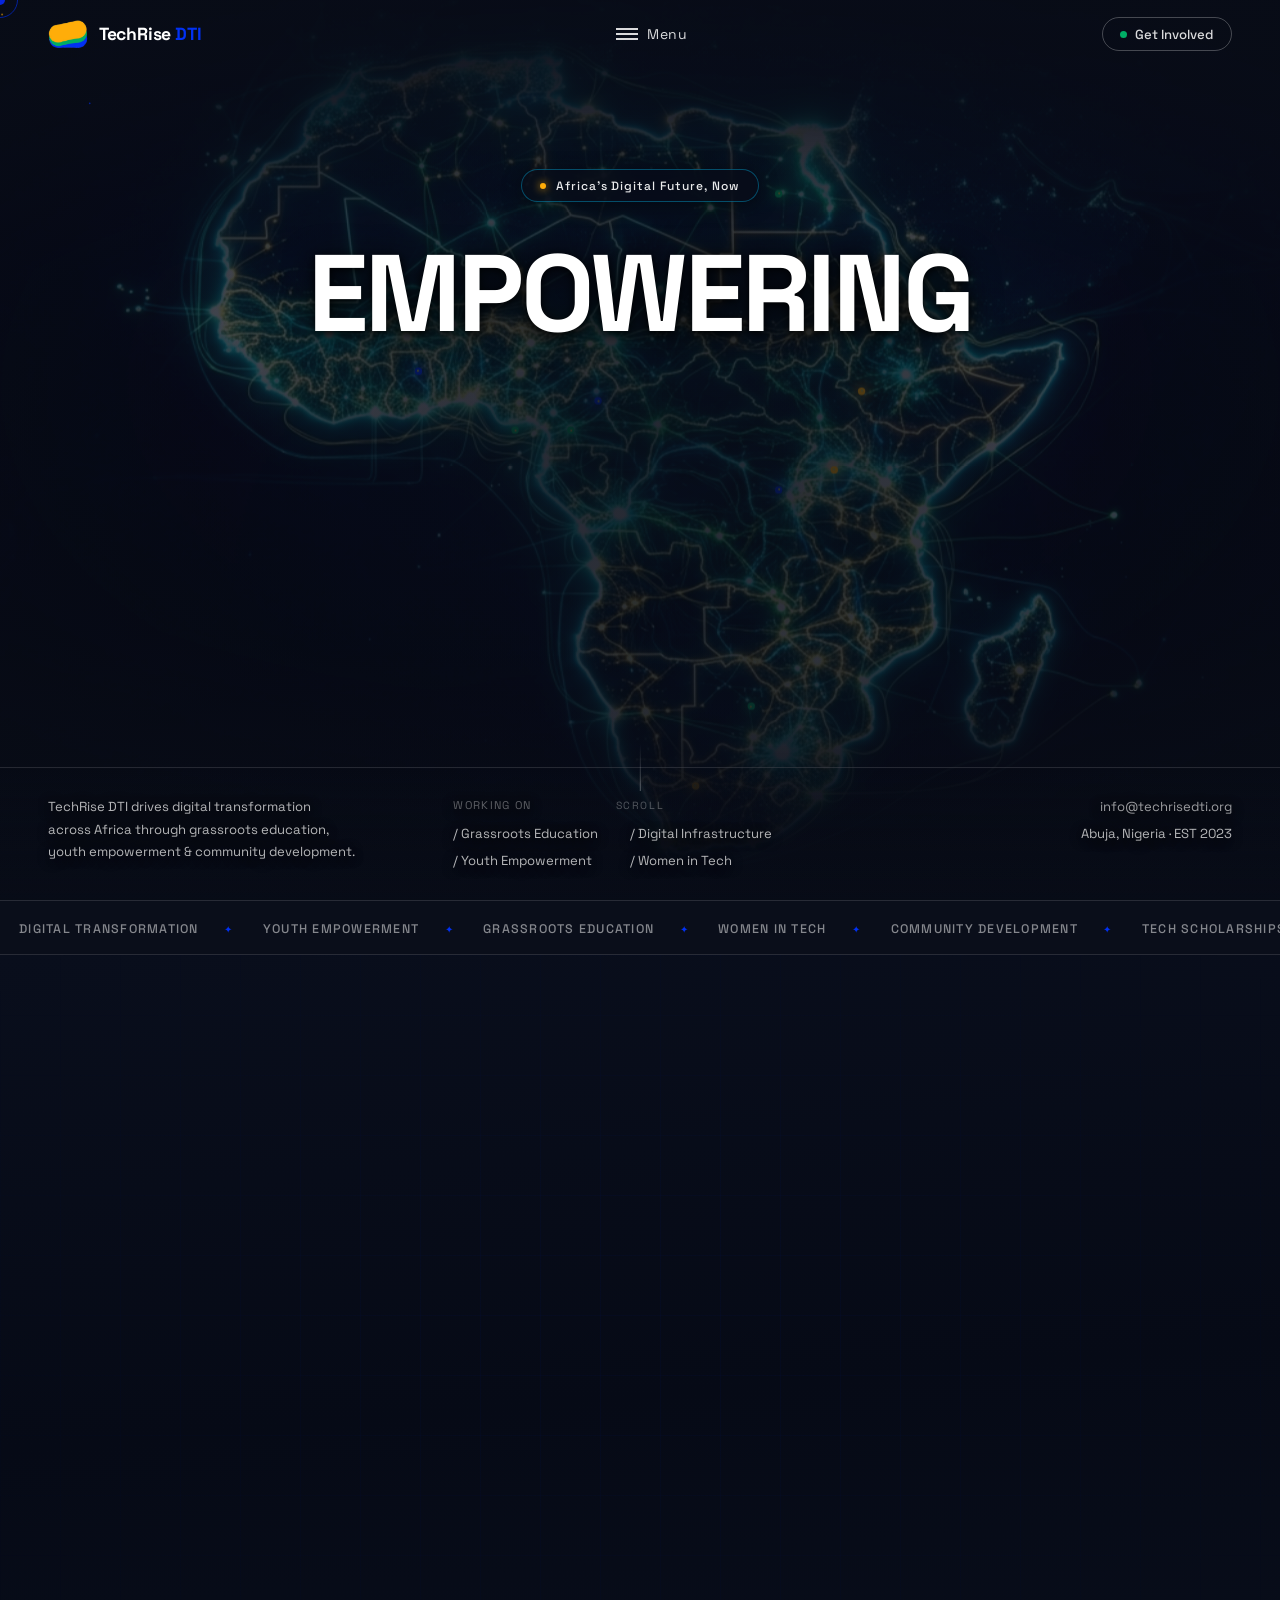
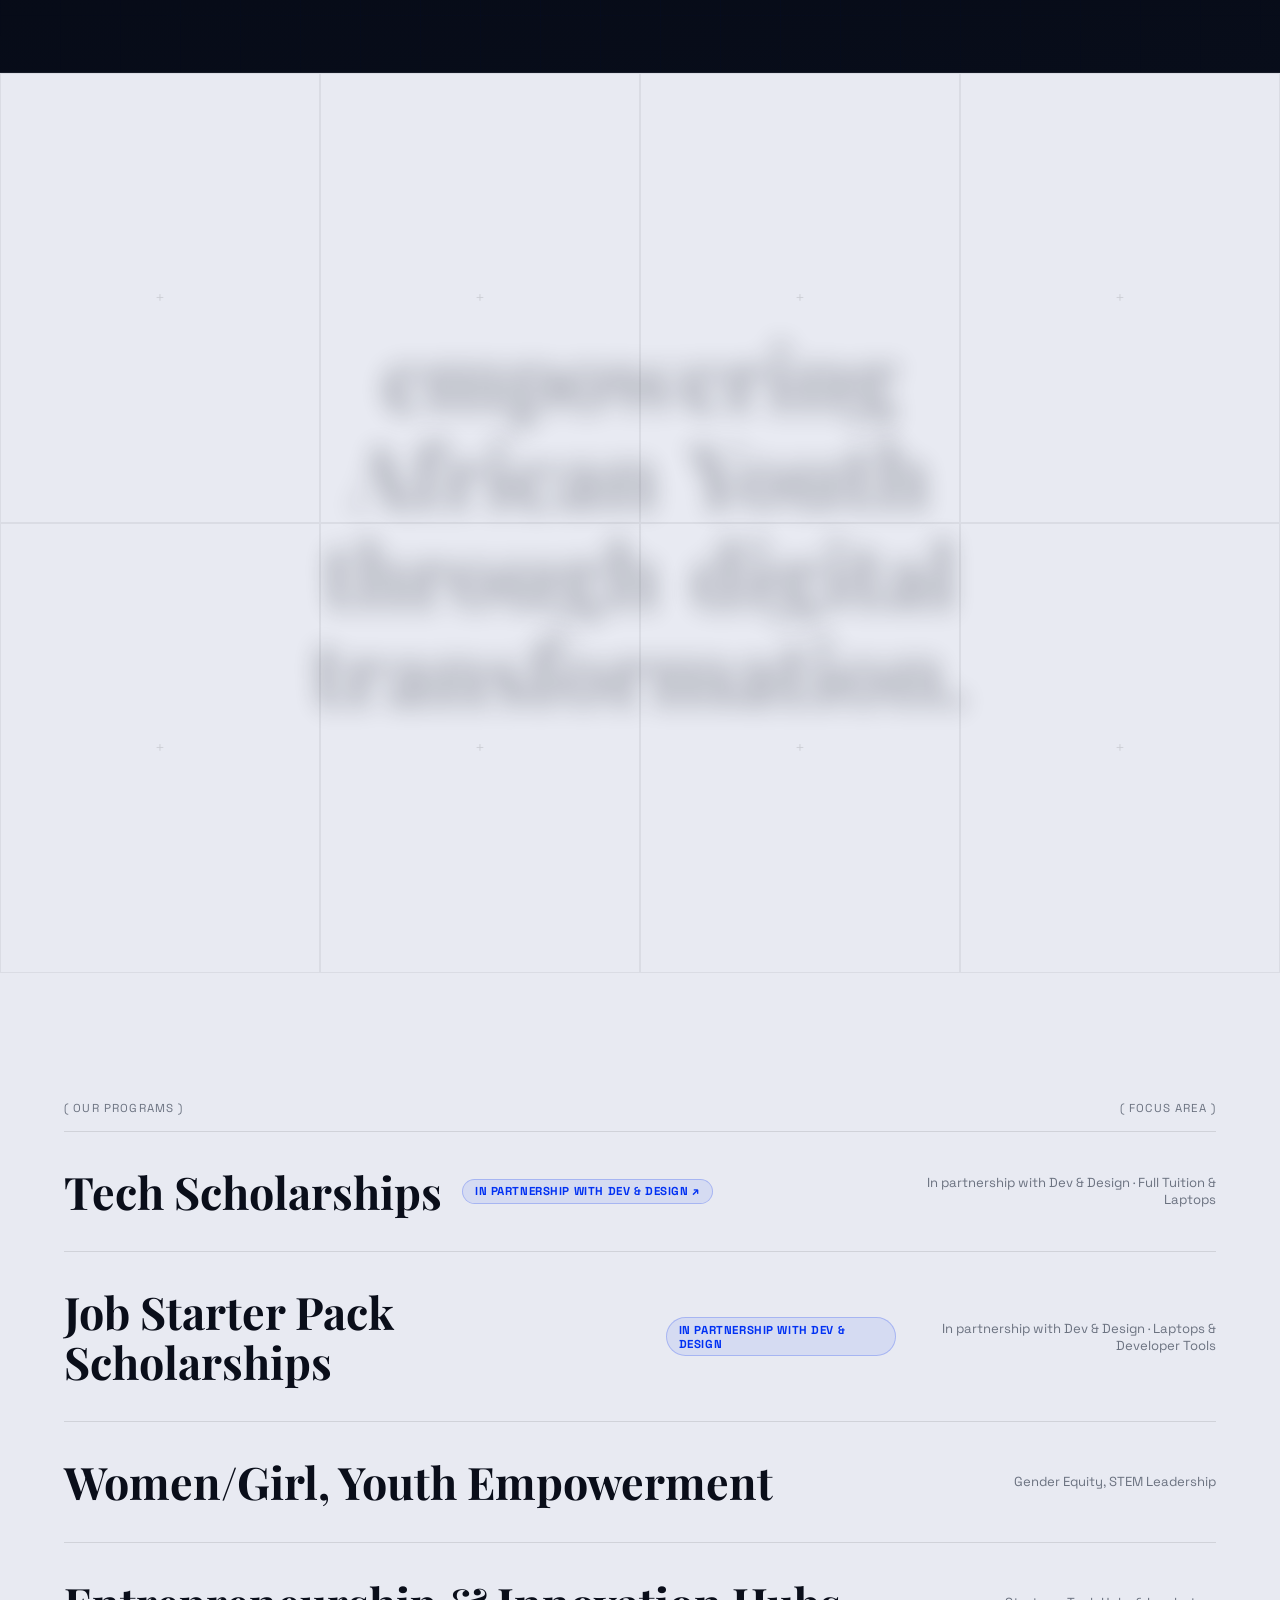
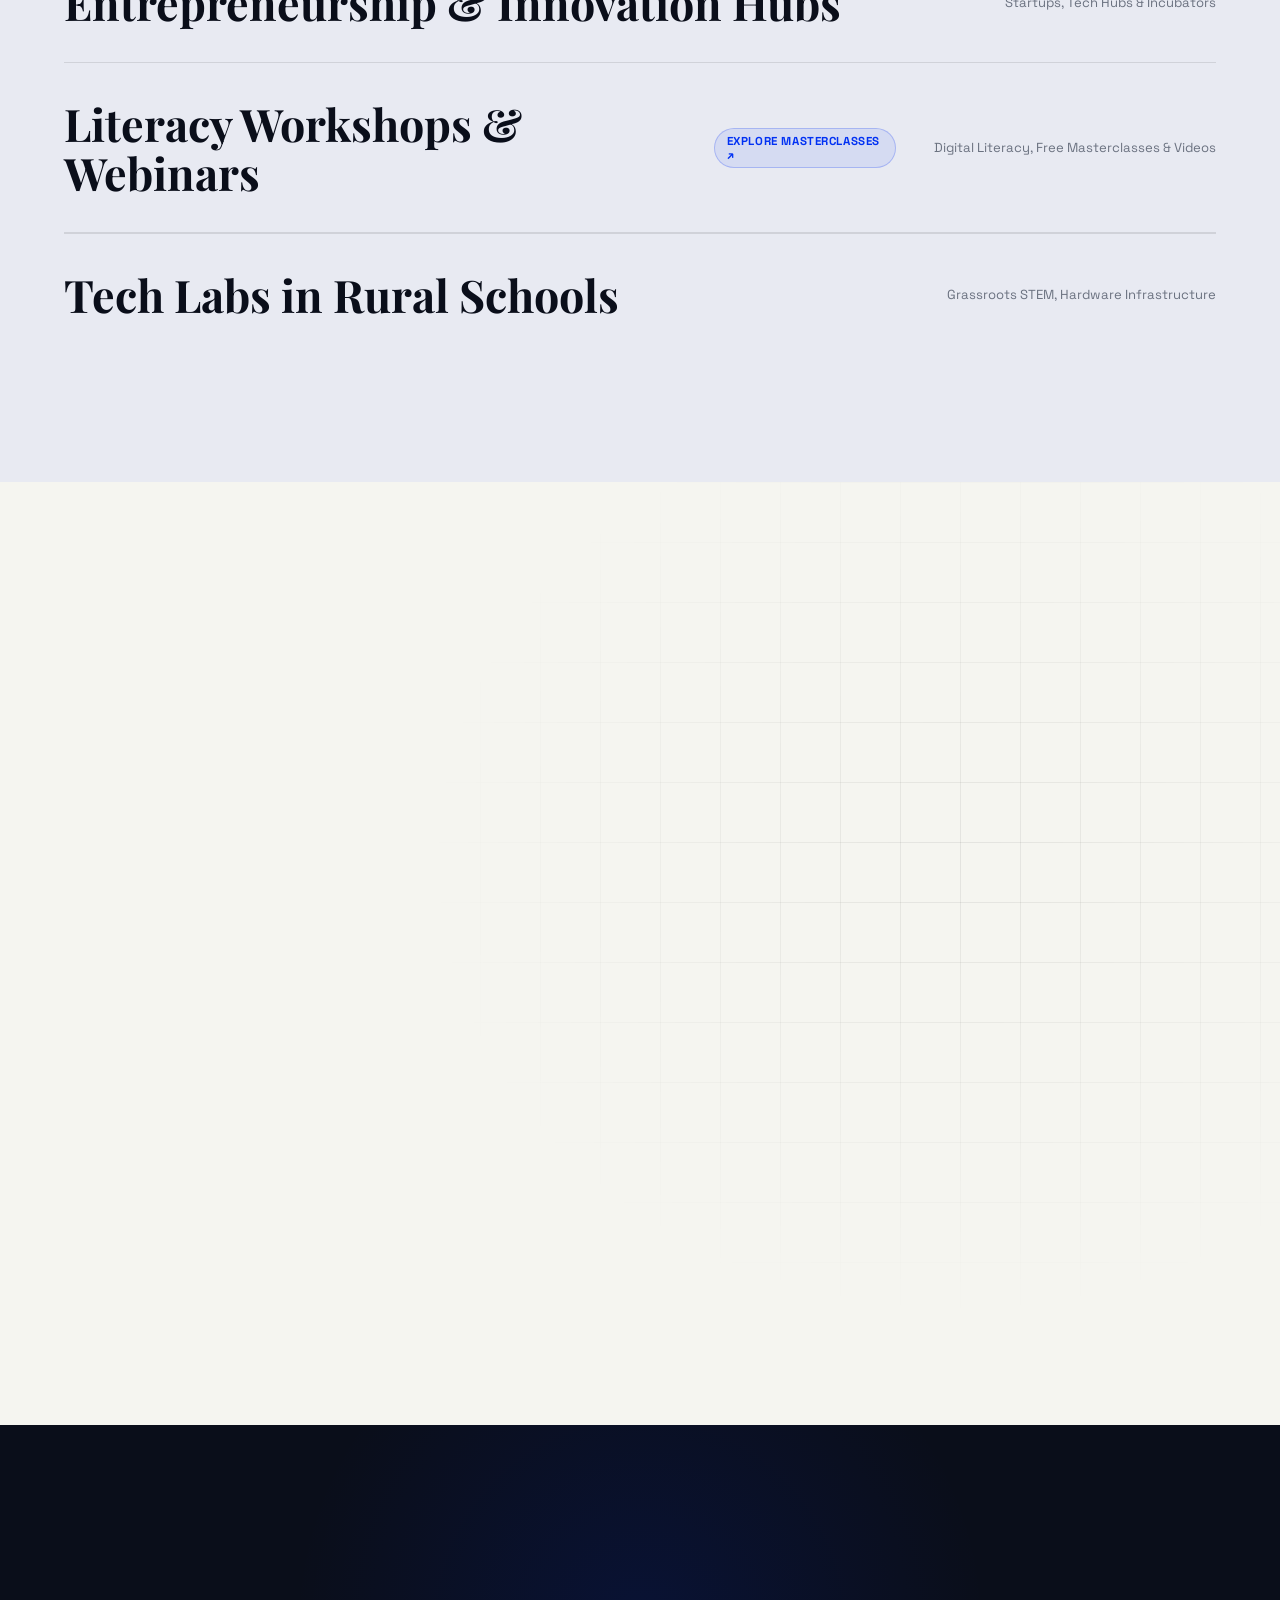
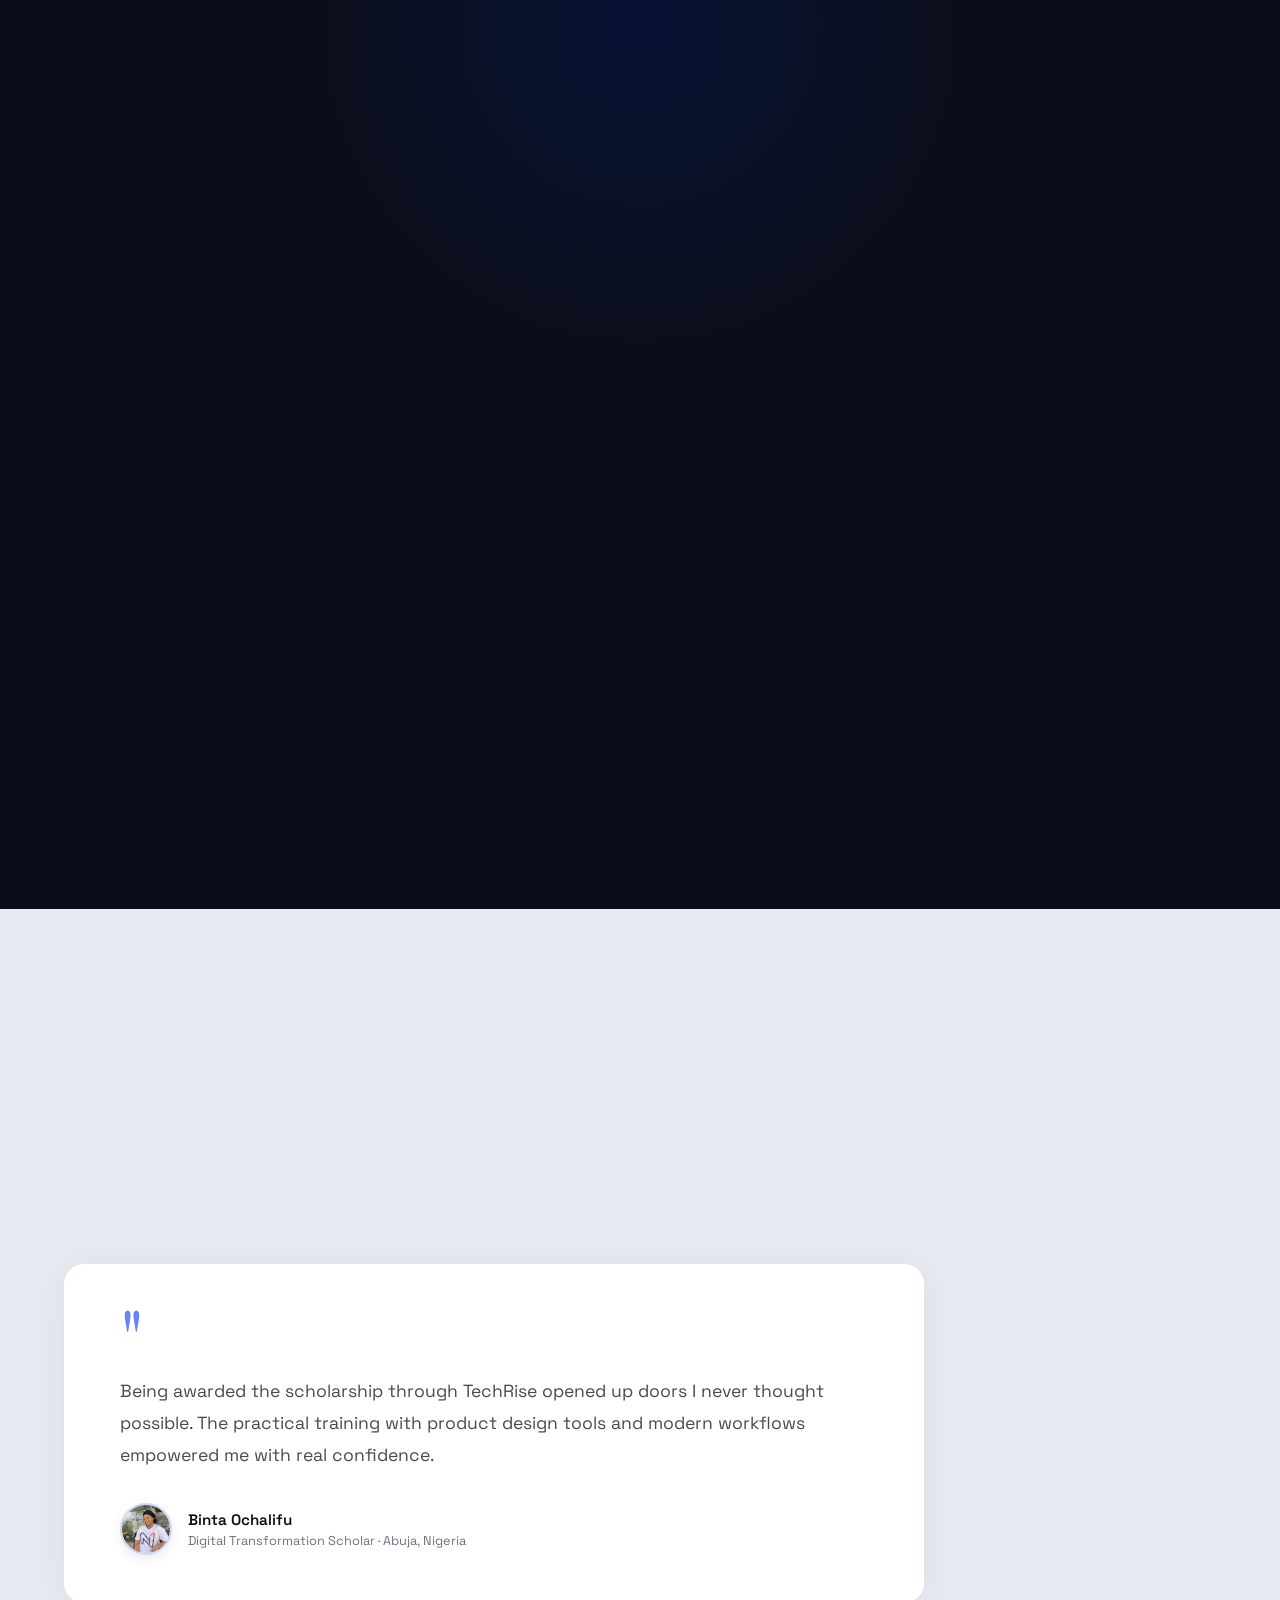
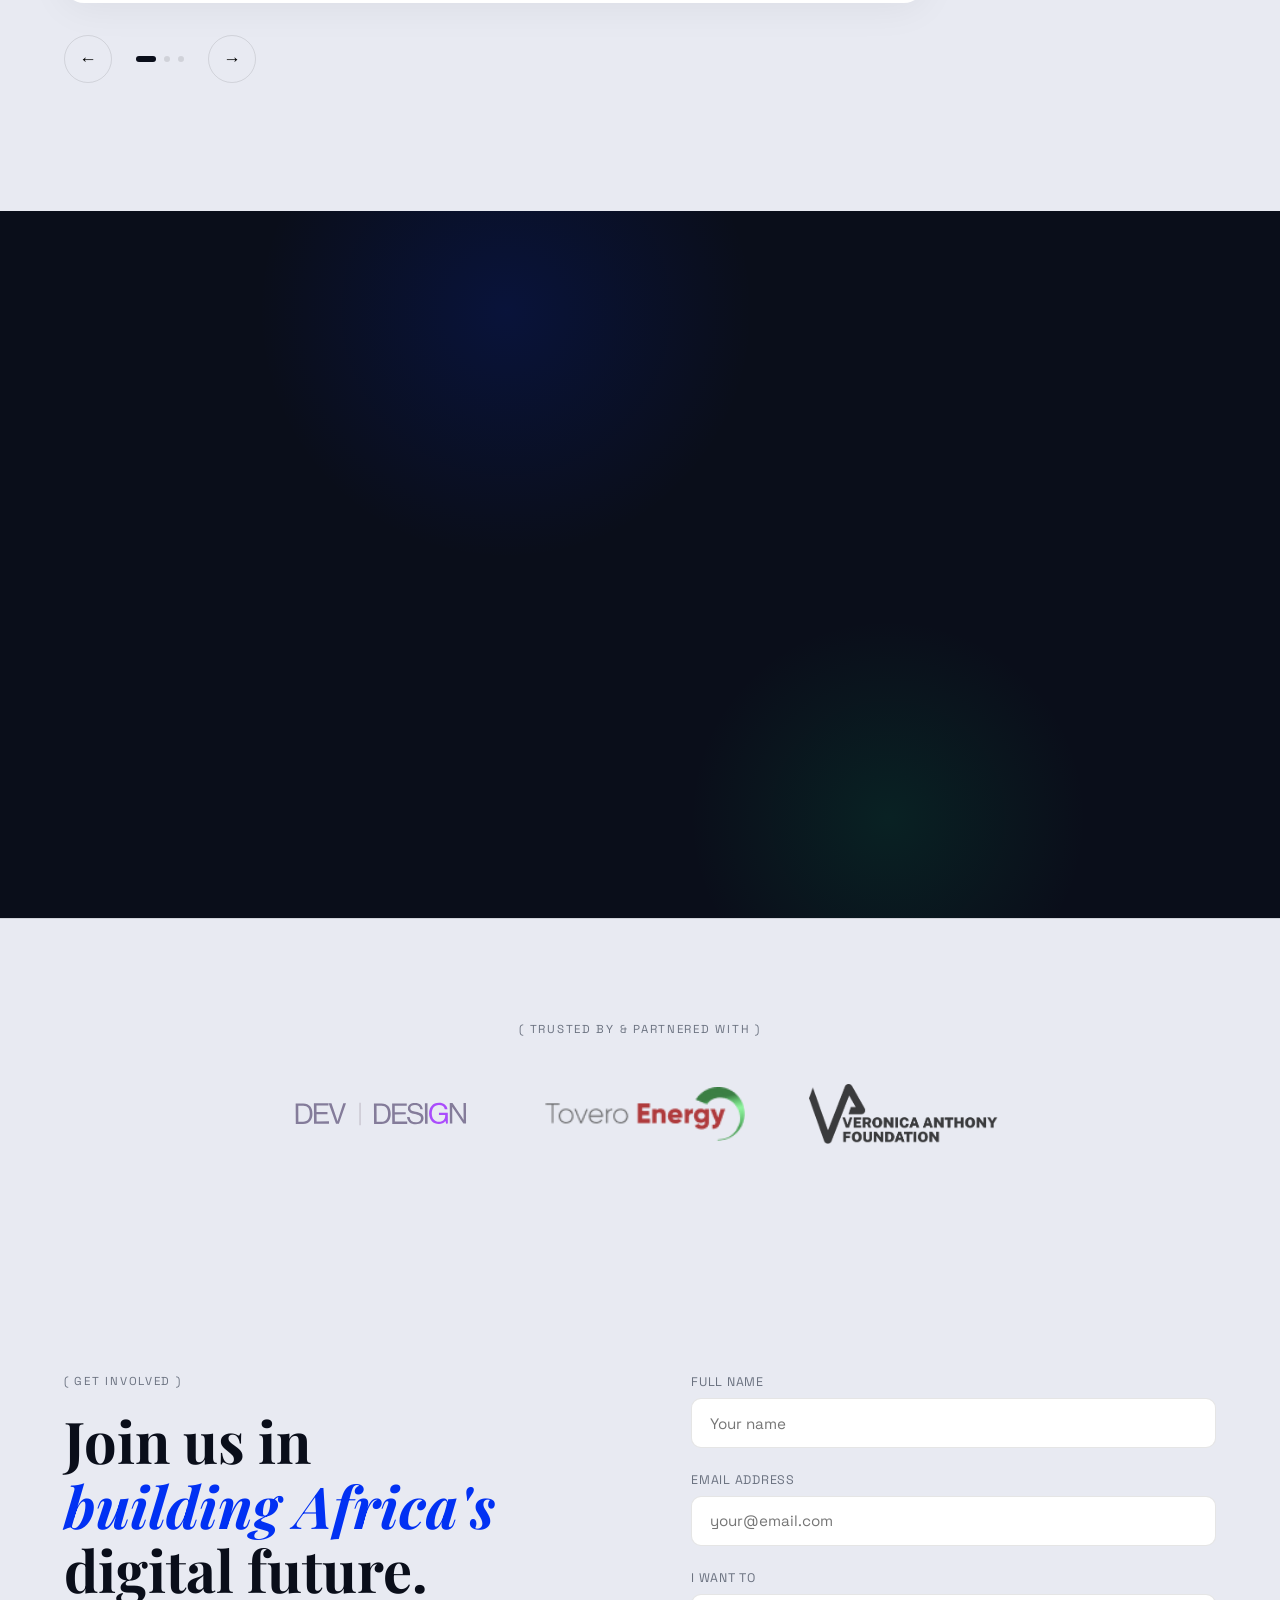
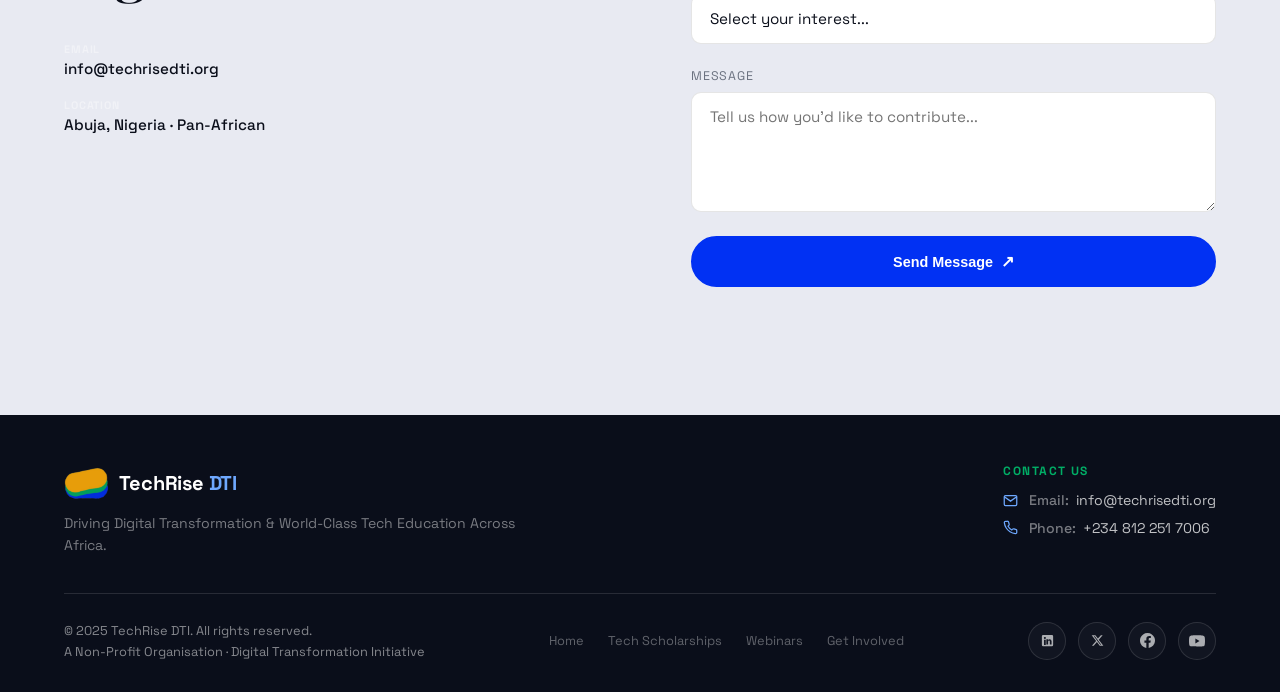
==== commit bda793f3: "Add careers page and pending homepage/webinars updates; untrack .DS_Store Co-Authored-By: Claude Son" ====
--- a/index.html
+++ b/index.html
@@ -168,28 +168,27 @@
     </div>
   </div>
 
-  <!-- ══ UPCOMING WEBINAR SPOTLIGHT — HOMEPAGE (COMMENTED OUT) ════════════
+
   <section class="hw-section" id="upcoming-webinar-home">
     <div class="hw-inner">
 
-      [Left: Content]
       <div class="hw-content reveal-up">
         <div class="hw-eyebrow">
           <span class="hw-eyebrow-dot"></span>
-          UPCOMING LIVE WEBINAR
+          UPCOMING VIRTUAL MASTERCLASS
         </div>
         <h2 class="hw-title">
-          The AI Advantage:<br>
-          <em class="hw-title-em">Who Will Benefit Most from<br>Artificial Intelligence?</em>
+          Work Smarter<br>
+          <em class="hw-title-em">With AI</em>
         </h2>
         <div class="hw-meta-row">
           <div class="hw-meta-item">
             <svg width="15" height="15" viewBox="0 0 24 24" fill="none" stroke="currentColor" stroke-width="2"><rect x="3" y="4" width="18" height="18" rx="2"/><line x1="16" y1="2" x2="16" y2="6"/><line x1="8" y1="2" x2="8" y2="6"/><line x1="3" y1="10" x2="21" y2="10"/></svg>
-            <span>Thursday, 27 August 2026</span>
+            <span>Thursday, 24 September 2026</span>
           </div>
           <div class="hw-meta-item">
             <svg width="15" height="15" viewBox="0 0 24 24" fill="none" stroke="currentColor" stroke-width="2"><circle cx="12" cy="12" r="10"/><polyline points="12 6 12 12 16 14"/></svg>
-            <span>Live Webinar</span>
+            <span>2:00 PM</span>
           </div>
           <div class="hw-meta-item">
             <svg width="15" height="15" viewBox="0 0 24 24" fill="none" stroke="currentColor" stroke-width="2"><path d="M20 21v-2a4 4 0 0 0-4-4H8a4 4 0 0 0-4 4v2"/><circle cx="12" cy="7" r="4"/></svg>
@@ -197,16 +196,16 @@
           </div>
         </div>
         <p class="hw-desc">
-          Join us for a thought-provoking live session unpacking the real impact of Artificial Intelligence — who stands to gain the most, how African youth can leverage AI as a tool for economic advancement, and what skills matter in an AI-powered world.
+          Discover 10 practical AI workflows you can start using immediately to work faster, think sharper, and achieve more. This hands-on virtual masterclass by TechRise DTI is designed for African youth ready to harness AI as a real career advantage.
         </p>
         <div class="hw-tags">
           <span>Artificial Intelligence</span>
-          <span>Future of Work</span>
+          <span>Productivity &amp; Workflows</span>
           <span>Digital Skills</span>
           <span>Free to Attend</span>
         </div>
         <div class="hw-cta-row">
-          <a href="https://forms.gle/xvCcqG6zfgRPTnKdA" target="_blank" rel="noopener" class="hw-btn-primary">
+          <a href="https://forms.gle/2xsVJELLk7PdKg6G7" target="_blank" rel="noopener" class="hw-btn-primary">
             <span>Register Free</span>
             <svg width="16" height="16" viewBox="0 0 24 24" fill="none" stroke="currentColor" stroke-width="2.5"><path d="M5 12h14M12 5l7 7-7 7"/></svg>
           </a>
@@ -214,25 +213,24 @@
         </div>
       </div>
 
-      [Right: Visual Card]
       <div class="hw-visual reveal-up" data-delay="0.1">
         <div class="hw-card">
           <div class="hw-card-header">
             <span class="hw-card-badge">
               <span class="hw-card-pulse"></span>
-              LIVE · 27 AUG 2026
+              UPCOMING · 24 SEP 2026
             </span>
           </div>
           <div class="hw-card-icon">
-            <svg width="48" height="48" viewBox="0 0 24 24" fill="none" stroke="currentColor" stroke-width="1.5"><path d="M12 2a10 10 0 1 0 10 10A10 10 0 0 0 12 2z"/><path d="M12 8v4l3 3"/><path d="M16.24 7.76a6 6 0 0 1 0 8.49M7.76 7.76a6 6 0 0 0 0 8.49"/></svg>
-          </div>
-          <h3 class="hw-card-title">The AI Advantage</h3>
-          <p class="hw-card-sub">Who Will Benefit Most from Artificial Intelligence?</p>
+            <svg width="48" height="48" viewBox="0 0 24 24" fill="none" stroke="currentColor" stroke-width="1.5"><rect x="3" y="4" width="18" height="18" rx="2"/><line x1="16" y1="2" x2="16" y2="6"/><line x1="8" y1="2" x2="8" y2="6"/><line x1="3" y1="10" x2="21" y2="10"/></svg>
+          </div>
+          <h3 class="hw-card-title">Work Smarter With AI</h3>
+          <p class="hw-card-sub">10 Practical AI Workflows You Can Use Immediately</p>
           <div class="hw-card-divider"></div>
           <div class="hw-card-detail-list">
             <div class="hw-card-detail-item">
-              <svg width="14" height="14" viewBox="0 0 24 24" fill="none" stroke="currentColor" stroke-width="2"><rect x="3" y="4" width="18" height="18" rx="2"/><line x1="16" y1="2" x2="16" y2="6"/><line x1="8" y1="2" x2="8" y2="6"/><line x1="3" y1="10" x2="21" y2="10"/></svg>
-              <span>Thursday, 27 August 2026</span>
+              <svg width="14" height="14" viewBox="0 0 24 24" fill="none" stroke="currentColor" stroke-width="2"><circle cx="12" cy="12" r="10"/><polyline points="12 6 12 12 16 14"/></svg>
+              <span>2:00 PM</span>
             </div>
             <div class="hw-card-detail-item">
               <svg width="14" height="14" viewBox="0 0 24 24" fill="none" stroke="currentColor" stroke-width="2"><path d="M17 21v-2a4 4 0 0 0-4-4H5a4 4 0 0 0-4 4v2"/><circle cx="9" cy="7" r="4"/><path d="M23 21v-2a4 4 0 0 0-3-3.87"/><path d="M16 3.13a4 4 0 0 1 0 7.75"/></svg>
@@ -243,17 +241,17 @@
               <span>Hosted by TechRise DTI</span>
             </div>
           </div>
-          <a href="https://forms.gle/xvCcqG6zfgRPTnKdA" target="_blank" rel="noopener" class="hw-card-register">
+          <a href="https://forms.gle/2xsVJELLk7PdKg6G7" target="_blank" rel="noopener" class="hw-card-register">
             Secure Your Spot →
           </a>
         </div>
-        [Decorative glow]
         <div class="hw-card-glow"></div>
       </div>
 
     </div>
   </section>
-  -->
+
+
 
   <section class="about-blur-section" id="about">
     <div class="blur-bg-grid">
--- a/style.css
+++ b/style.css
@@ -3511,6 +3511,63 @@
   color: rgba(255, 255, 255, 0.5);
 }
 
+/* Session Ended State for Upcoming Section */
+.live-ended-indicator {
+  background: rgba(239, 68, 68, 0.12);
+  border-color: rgba(239, 68, 68, 0.35);
+  color: #f87171;
+}
+.ended-dot {
+  width: 8px;
+  height: 8px;
+  border-radius: 50%;
+  background: #ef4444;
+  box-shadow: 0 0 8px rgba(239, 68, 68, 0.6);
+}
+.upcoming-item-ended {
+  border-color: rgba(255, 255, 255, 0.12);
+  background: rgba(13, 21, 38, 0.6);
+}
+.upcoming-item-ended:hover {
+  border-color: rgba(1, 49, 243, 0.5);
+  background: rgba(13, 21, 38, 0.85);
+  transform: translateX(6px);
+}
+.upcoming-date-box-ended {
+  background: rgba(255, 255, 255, 0.05);
+  border-color: rgba(255, 255, 255, 0.12);
+}
+.upcoming-date-box-ended .date-day {
+  color: #cbd5e1;
+}
+.upcoming-date-box-ended .date-month {
+  color: #94a3b8;
+}
+.session-ended-badge {
+  display: inline-flex;
+  align-items: center;
+  gap: 0.35rem;
+  background: rgba(239, 68, 68, 0.14);
+  border: 1px solid rgba(239, 68, 68, 0.4);
+  color: #fca5a5;
+  font-size: 0.72rem;
+  font-weight: 700;
+  padding: 0.18rem 0.65rem;
+  border-radius: 999px;
+  text-transform: uppercase;
+  letter-spacing: 0.04em;
+}
+.upcoming-tag-wrapper {
+  display: flex;
+  align-items: center;
+  gap: 0.6rem;
+  flex-wrap: wrap;
+  margin-bottom: 0.4rem;
+}
+.upcoming-tag-wrapper .upcoming-tag {
+  margin-bottom: 0;
+}
+
 /* Host Webinar Callout */
 .host-webinar-section {
   padding: 5rem 0 3rem;
@@ -5484,6 +5541,16 @@
   }
   .date-day { font-size: 1.2rem; }
   .date-month { margin-top: 0; margin-left: 0.2rem; font-size: 0.72rem; }
+  .upcoming-action-group {
+    width: 100%;
+    flex-direction: column;
+    gap: 0.6rem;
+  }
+  .upcoming-action-group .btn-primary,
+  .upcoming-action-group .btn-secondary {
+    width: 100%;
+    justify-content: center;
+  }
 
   /* ─── SCHOLARSHIPS ─── */
   .scholars-grid { grid-template-columns: 1fr; }
